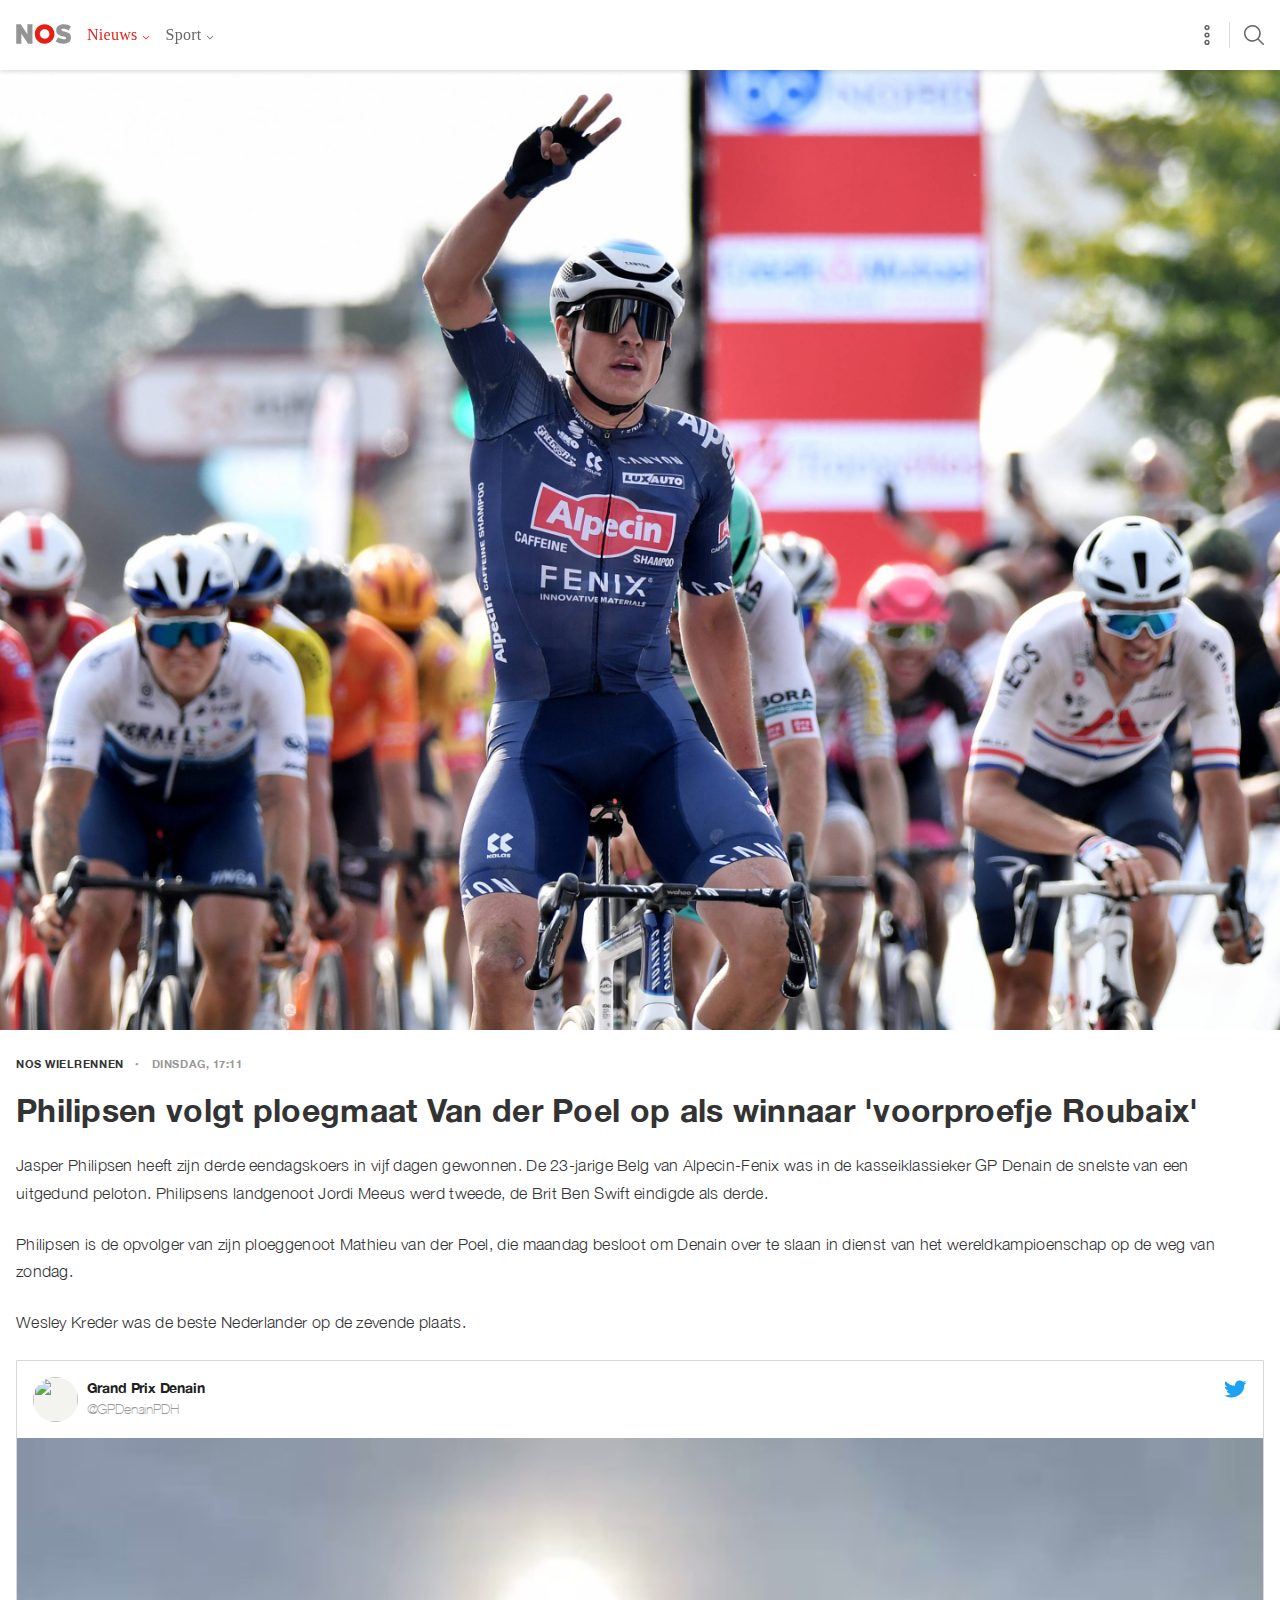
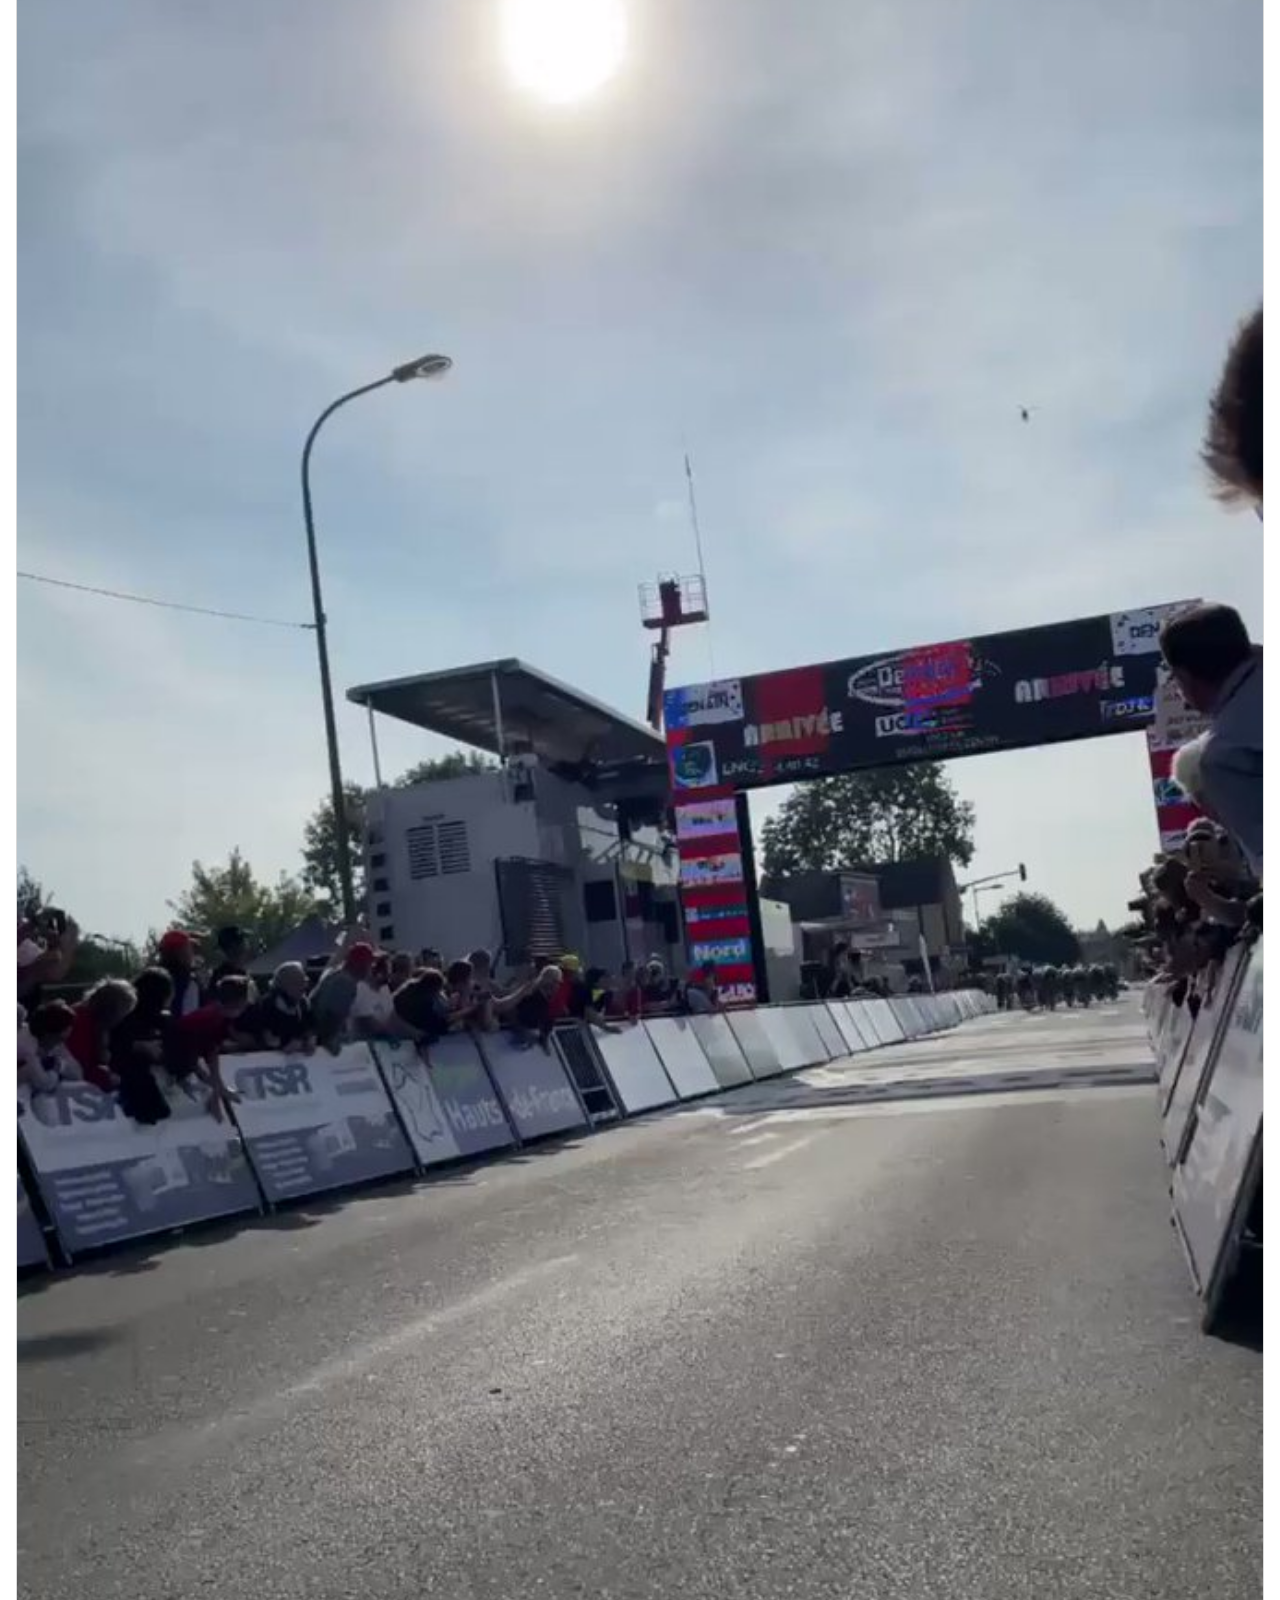
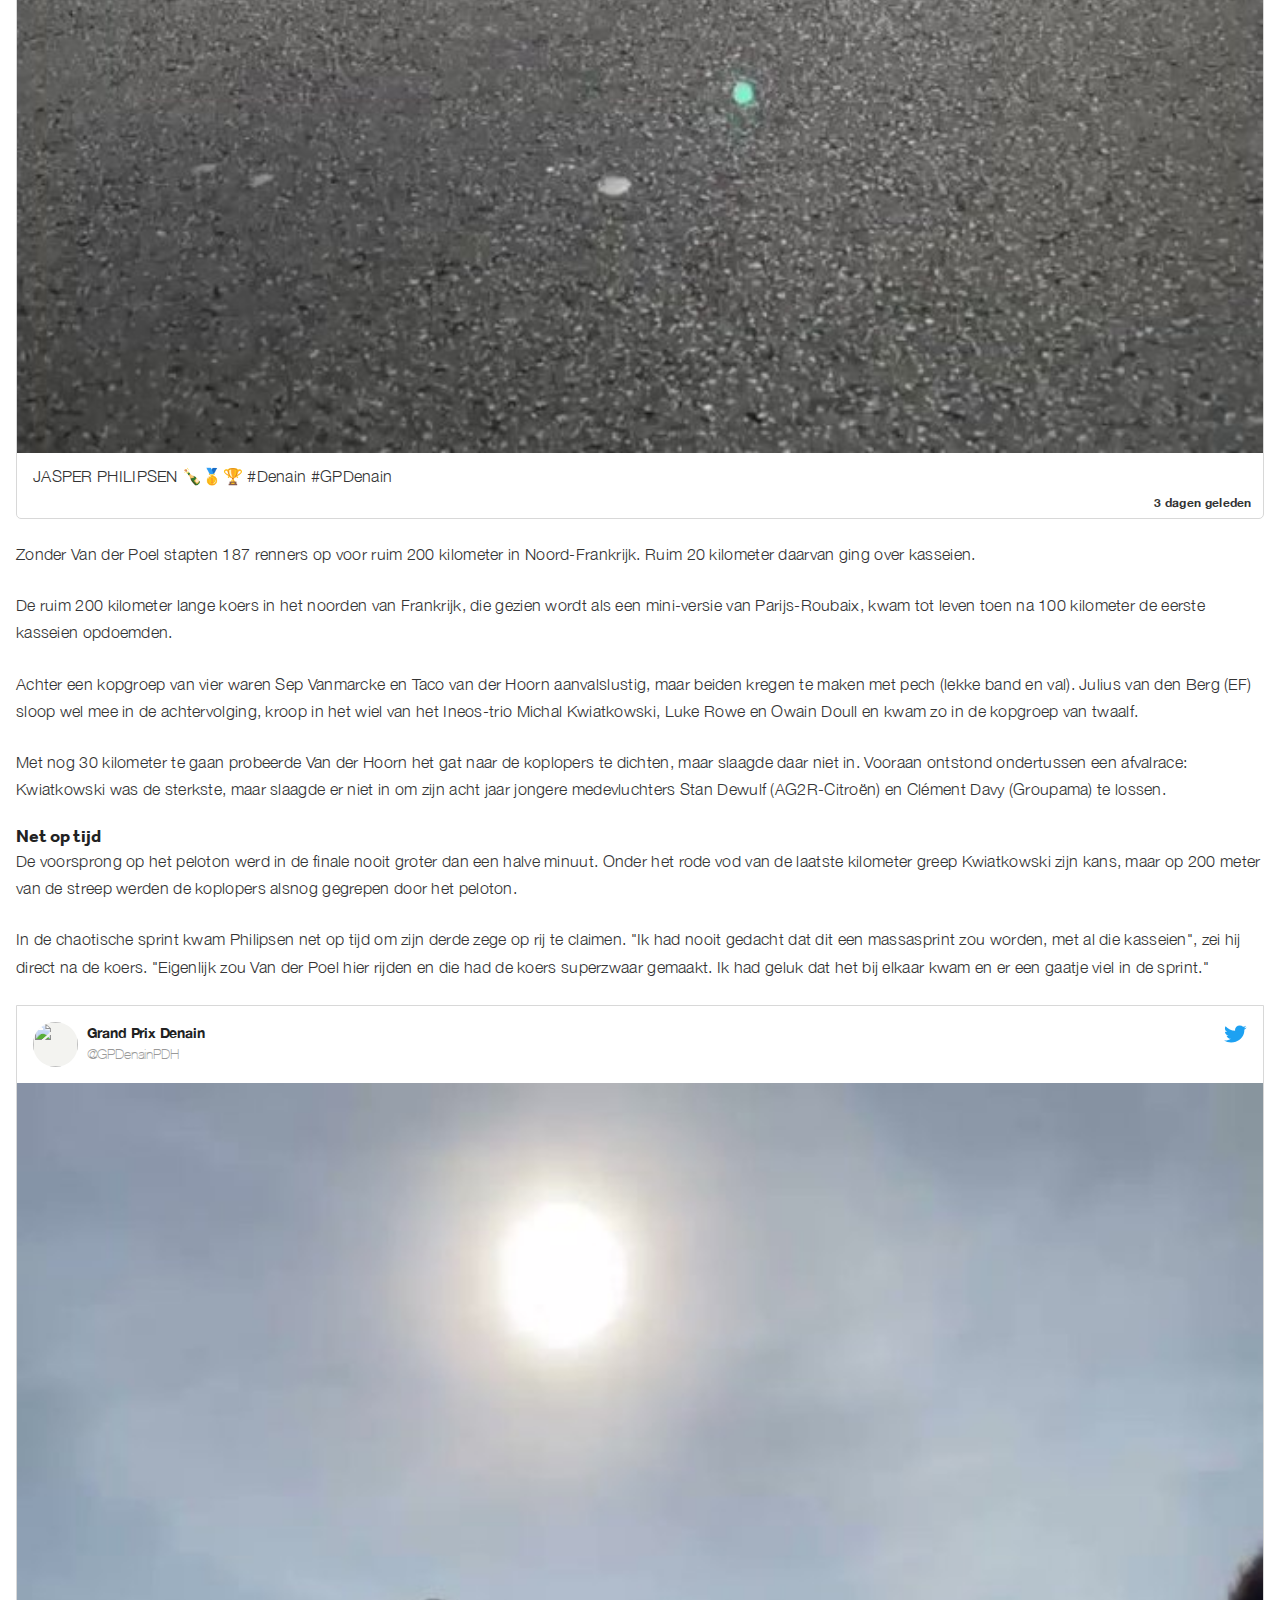
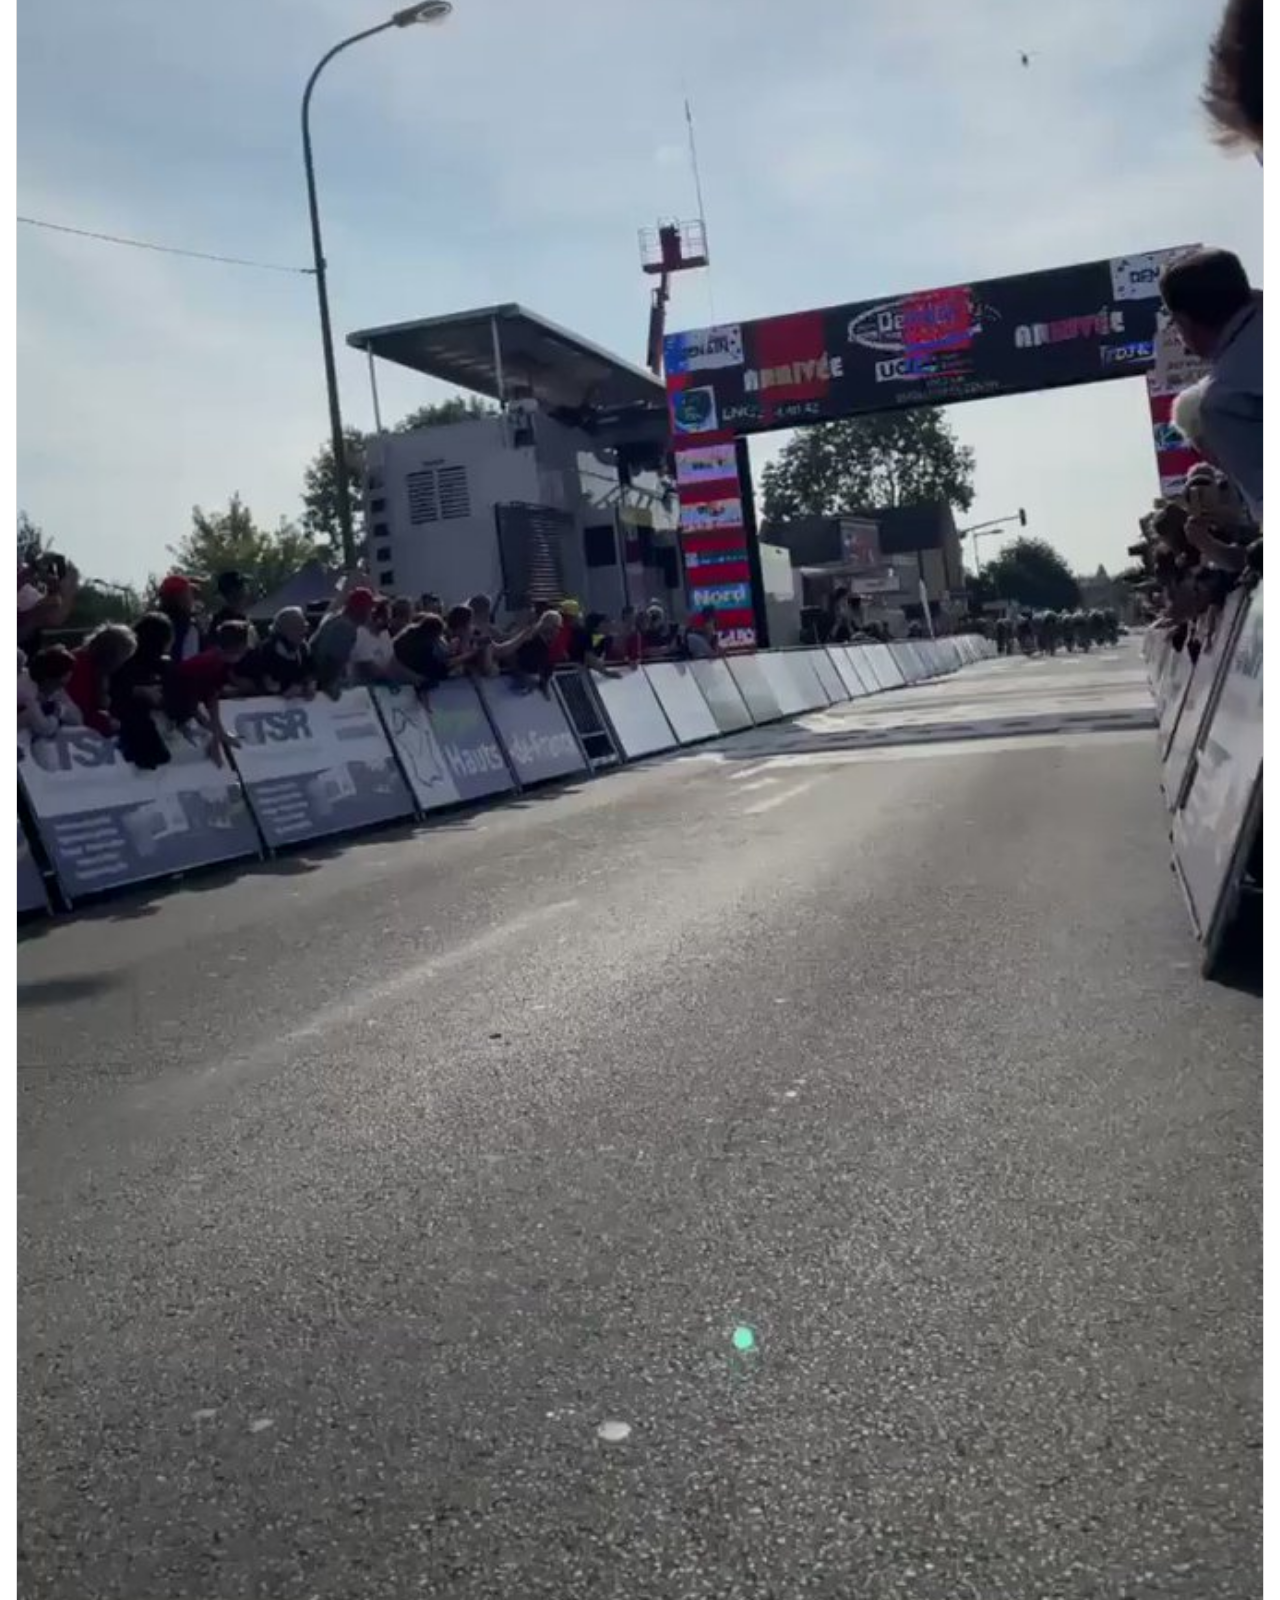
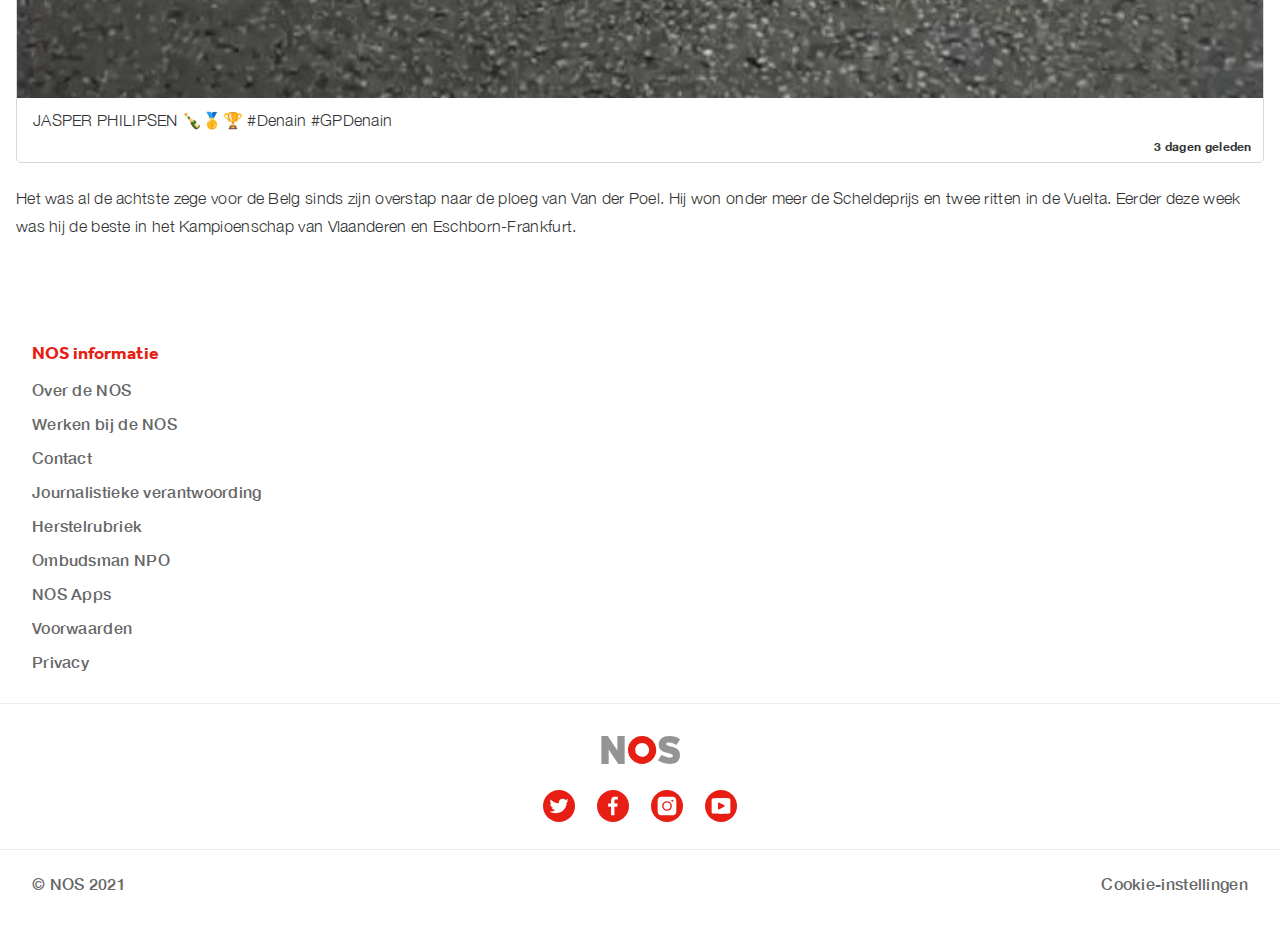
==== article.html @ 452484d6 "Add twitterbox and more" ====
<!doctype html>
<html lang="nl">
<head>
	<!-- Welkom bij het meesterwerk van de nieuwe Geert jan-jansen. Enjoy. -->
	<meta charset="UTF-8">
	<meta name="author" content="Shane van Hattum, duckdev.">
	<meta name="viewport" content="width=device-width, initial-scale=1">
	<title>NOS.nl - Nieuws, Sport en Evenementen op Radio, TV en Internet</title>
	<link href="styles/style.css" rel="stylesheet">
	<link href="styles/font-style.css" rel="stylesheet">
	<link href="styles/variables.css" rel="stylesheet">
	<link href="styles/elements.css" rel="stylesheet">
	<link rel="icon" type="image/svg+xml" href="images/favicon.png">
</head>

<body>
	<nav>
		<ol>
			<li>
				<a href="index.html">
					<svg xmlns="http://www.w3.org/2000/svg" width="79" height="28" viewBox="0 0 79 28"><g fill="none" fill-rule="evenodd"><path fill="#949494" d="M78.94 18.93c0-5.31-2.57-6.91-9.32-8.54-3.46-.8-4.41-1.27-4.41-2.28 0-.96.53-1.66 2.76-1.66 2.72 0 5.1.93 7.48 2.55 0 0 3.15-5.01 3.49-5.87C76.2 1.12 72.92 0 68.35 0c-6.48 0-10.58 3.44-10.58 8.54 0 5.4 3.1 7.19 9.58 8.7 3.6.84 4.57 1.46 4.57 2.47 0 1.27-.85 1.74-3.5 1.74-2.49 0-5.9-1.36-7.85-2.71l-3.6 5.87a21.29 21.29 0 0011.3 3.29c6.45 0 10.67-2.33 10.67-8.73"></path><path fill="#E61E14" d="M27 13.95C27 6.25 33.32 0 41.12 0c7.8 0 14.13 6.25 14.13 13.95S48.92 27.9 41.12 27.9C33.32 27.9 27 21.65 27 13.95m7.2 0c0-3.78 3.1-6.84 6.92-6.84 3.83 0 6.93 3.06 6.93 6.84s-3.1 6.84-6.93 6.84a6.89 6.89 0 01-6.93-6.84"></path><path fill="#949494" d="M23.67 27.9V0h-7.33v14.35S6.88 0 6.82 0H.36v27.9h7.32V13.55l9.63 14.35h6.36z"></path></g></svg>
				</a>
			</li>
			<li>
				<button class="button active" onClick="mobMenuWorker(this)">
					Nieuws
					<svg viewBox="0 0 9 6" xmlns="http://www.w3.org/2000/svg" class="zxqdfp-2 gDQHvk"><path d="M4.179 4.865a.45.45 0 00.606.034l.037-.034 3.045-3.08a.464.464 0 000-.65.45.45 0 00-.606-.034l-.037.034L4.5 3.89 1.776 1.135A.45.45 0 001.17 1.1l-.037.034a.464.464 0 00-.033.613l.033.037 3.046 3.08z" fill="currentColor"></path></svg>
				</button>
				<ol class="dropdown">
					<li class="dropdown__item">
						<a href="#">Voorpagina</a>
					</li>
					<li class="dropdown__item">
						<a href="#">Laatste nieuws</a>
					</li>
					<li class="dropdown__item">
						<a href="#">Video's</a>
					</li>
					<li class="dropdown__item">
						<a href="#">Binnenland</a>
					</li>
					<li class="dropdown__item">
						<a href="#">Buitenland</a>
					</li>
					<li class="dropdown__item">
						<a href="#">Regionaal Nieuws</a>
					</li>
					<li class="dropdown__item">
						<a href="#">Politiek</a>
					</li>
					<li class="dropdown__item">
						<a href="#">Economie</a>
					</li>
					<li class="dropdown__item">
						<a href="#">Koningshuis</a>
					</li>
					<li class="dropdown__item">
						<a href="#">Tech</a>
					</li>
					<li class="dropdown__item">
						<a href="#">Cultuur & Media</a>
					</li>
					<li class="dropdown__item">
						<a href="#">Opmerkelijk</a>
					</li>
					<li class="dropdown__item">
						<a href="#">Archief</a>
					</li>
				</ol>
			</li>
			<li>
				<button class="button" onClick="mobMenuWorker(this)">
					Sport
					<svg viewBox="0 0 9 6" xmlns="http://www.w3.org/2000/svg" class="zxqdfp-2 gDQHvk"><path d="M4.179 4.865a.45.45 0 00.606.034l.037-.034 3.045-3.08a.464.464 0 000-.65.45.45 0 00-.606-.034l-.037.034L4.5 3.89 1.776 1.135A.45.45 0 001.17 1.1l-.037.034a.464.464 0 00-.033.613l.033.037 3.046 3.08z" fill="currentColor"></path></svg>
				</button>
				<ol class="dropdown sport">
					<li class="dropdown__item">
						<a href="#">Voorpagina</a>
					</li>
					<li class="dropdown__item">
						<a href="#">Video's</a>
					</li>
					<li class="dropdown__item">
						<a href="#">Voetbal</a>
					</li>
					<li class="dropdown__item">
						<a href="#">Formule 1</a>
					</li>
					<li class="dropdown__item">
						<a href="#">Wielrennen</a>
					</li>
					<li class="dropdown__item">
						<a href="#">Schaatsen</a>
					</li>
					<li class="dropdown__item">
						<a href="#">Tennis</a>
					</li>
					<li class="dropdown__item">
						<a href="#">Archief</a>
					</li>
				</ol>
			</li>
		</ol>
		<ol>
			<li>
				<button>
					<svg xmlns="http://www.w3.org/2000/svg" viewBox="0 0 24 24" class="zxqdfp-1 XLxAL"><path d="M3.13 8.87a3.13 3.13 0 110 6.26 3.13 3.13 0 010-6.26zm8.87 0a3.13 3.13 0 110 6.26 3.13 3.13 0 010-6.26zm8.87 0a3.13 3.13 0 110 6.26 3.13 3.13 0 010-6.26zm-17.74 1.8a1.33 1.33 0 100 2.66 1.33 1.33 0 000-2.66zm8.87 0a1.33 1.33 0 100 2.66 1.33 1.33 0 000-2.66zm8.87 0a1.33 1.33 0 100 2.66 1.33 1.33 0 000-2.66z" fill="currentColor"></path></svg>
				</button>
			</li>
			<li>
				<a href="#">
					<svg xmlns="http://www.w3.org/2000/svg" viewBox="0 0 24 24" class="zxqdfp-0 eNKnUu"><path d="M10.04 0a10.04 10.04 0 017.7 16.47l6 6a.9.9 0 01-1.2 1.33l-.08-.06-5.99-5.99A10.04 10.04 0 1110.04 0zm0 1.8a8.24 8.24 0 100 16.48 8.24 8.24 0 000-16.48z" fill="currentColor"></path></svg>
				</a>
			</li>
		</ol>
	</nav>
	<header>
		<img src="assets/images/2880x2160a.jpeg" alt="IJzersterke Van Dijk" width="100%">
	</header>
	<main class="article">
		<section class="article__titel">
			<div>
				<span>NOS Wielrennen</span><em>•</em><time datetime="2021-09-21T17:11:21+0200"> dinsdag, 17:11</time>
			</div>
			<h1>Philipsen volgt ploegmaat Van der Poel op als winnaar 'voorproefje Roubaix'</h1>
		</section>
		<section class="article__story">
			<p>Jasper Philipsen heeft zijn derde eendagskoers in vijf dagen gewonnen. De 23-jarige Belg van Alpecin-Fenix was in de kasseiklassieker GP Denain de snelste van een uitgedund peloton. Philipsens landgenoot Jordi Meeus werd tweede, de Brit Ben Swift eindigde als derde.</p>
			<p>Philipsen is de opvolger van zijn ploeggenoot Mathieu van der Poel, die maandag besloot om Denain over te slaan in dienst van het wereldkampioenschap op de weg van zondag.</p>
			<p>Wesley Kreder was de beste Nederlander op de zevende plaats.</p>
			<a href="https://twitter.com/GPDenainPDH/status/1440320627139694594" target="_blank">
				<article class="twitter-box">
					<header>
						<img src="https://pbs.twimg.com/profile_images/1104789792250834947/9rKnGsQF_normal.jpg" class="circle">
						<div>
							<span>Grand Prix Denain</span>
							<span>@GPDenainPDH</span>
						</div>
						<svg width="24px" height="24px" viewBox="0 0 24 24" xmlns="http://www.w3.org/2000/svg" xmlns:xlink="http://www.w3.org/1999/xlink" class="logoImage_cTen6S3k"><g id="Icons/social/twitter" stroke="none" stroke-width="1" fill="none" fill-rule="evenodd"><path id="Mask" d="M0,18.9609375 C0.355331726,18.9984377 0.751266853,19.0171875 1.18781726,19.0171875 C3.47209264,19.0171875 5.50760528,18.370319 7.29441624,17.0765625 C6.22842107,17.0578124 5.27411589,16.7554717 4.43147208,16.1695312 C3.58882827,15.5835908 3.01015386,14.835942 2.69543147,13.9265625 C3.03045853,13.9734377 3.3401001,13.996875 3.62436548,13.996875 C4.06091589,13.996875 4.49238365,13.945313 4.91878173,13.8421875 C3.7817202,13.6265614 2.84010525,13.1039104 2.09390863,12.2742188 C1.34771201,11.4445271 0.974619289,10.4812555 0.974619289,9.384375 L0.974619289,9.328125 C1.66497807,9.68437678 2.40608741,9.87656236 3.19796954,9.9046875 C2.52791543,9.49218544 1.99492584,8.95312833 1.59898477,8.2875 C1.20304371,7.62187167 1.00507614,6.90000389 1.00507614,6.121875 C1.00507614,5.29687088 1.22842416,4.53281602 1.6751269,3.8296875 C2.90355944,5.22656948 4.39846835,6.34452705 6.15989848,7.18359375 C7.9213286,8.02266045 9.80709655,8.48906203 11.8172589,8.5828125 C11.7360402,8.22656072 11.6954315,7.87968919 11.6954315,7.5421875 C11.6954315,6.28593122 12.1751221,5.21484818 13.1345178,4.32890625 C14.0939134,3.44296432 15.2538003,3 16.6142132,3 C18.0355401,3 19.2334977,3.47812022 20.2081218,4.434375 C21.3147263,4.23749902 22.3553251,3.87187767 23.3299492,3.3375 C22.9543128,4.41563039 22.2335079,5.24999705 21.1675127,5.840625 C22.1116798,5.74687453 23.0558328,5.51250187 24,5.1375 C23.3197936,6.05625459 22.4974668,6.83905927 21.5329949,7.4859375 C21.5431473,7.61718816 21.5482234,7.81406119 21.5482234,8.0765625 C21.5482234,9.29531859 21.3553319,10.5117127 20.9695431,11.7257812 C20.5837544,12.9398498 19.9974659,14.1046819 19.2106599,15.2203125 C18.4238539,16.3359431 17.4873151,17.322652 16.4010152,18.1804688 C15.3147154,19.0382855 14.0050838,19.7226537 12.4720812,20.2335938 C10.9390786,20.7445338 9.29950112,21 7.55329949,21 C4.8020167,21 2.28427538,20.3203193 0,18.9609375 Z" fill="currentColor" fill-rule="nonzero"></path></g></svg>
					</header>
					<figure>
						<img src="assets/images/3GKsvtoW6_cPA6di.jpeg" alt="winnaar over de finish">
						<figcaption>
							JASPER PHILIPSEN 🍾🥇🏆 #Denain #GPDenain
						</figcaption>
						<time datetime="2021-09-21T14:22:52+0000">3 dagen geleden</time>
					</figure>
				</article>
			</a>
			<p>
				Zonder Van der Poel stapten 187 renners op voor ruim 200 kilometer in Noord-Frankrijk. Ruim 20 kilometer daarvan ging over kasseien.
			</p>
			<p>
				De ruim 200 kilometer lange koers in het noorden van Frankrijk, die gezien wordt als een mini-versie van Parijs-Roubaix, kwam tot leven toen na 100 kilometer de eerste kasseien opdoemden.
			</p>
			<p>
				Achter een kopgroep van vier waren Sep Vanmarcke en Taco van der Hoorn aanvalslustig, maar beiden kregen te maken met pech (lekke band en val). Julius van den Berg (EF) sloop wel mee in de achtervolging, kroop in het wiel van het Ineos-trio Michal Kwiatkowski, Luke Rowe en Owain Doull en kwam zo in de kopgroep van twaalf.
			</p>
			<p>
				Met nog 30 kilometer te gaan probeerde Van der Hoorn het gat naar de koplopers te dichten, maar slaagde daar niet in. Vooraan ontstond ondertussen een afvalrace: Kwiatkowski was de sterkste, maar slaagde er niet in om zijn acht jaar jongere medevluchters Stan Dewulf (AG2R-Citroën) en Clément Davy (Groupama) te lossen.
			</p>
			<h2>Net op tijd</h2>
			<p>
				De voorsprong op het peloton werd in de finale nooit groter dan een halve minuut. Onder het rode vod van de laatste kilometer greep Kwiatkowski zijn kans, maar op 200 meter van de streep werden de koplopers alsnog gegrepen door het peloton.
			</p>
			<p>
				In de chaotische sprint kwam Philipsen net op tijd om zijn derde zege op rij te claimen. "Ik had nooit gedacht dat dit een massasprint zou worden, met al die kasseien", zei hij direct na de koers. "Eigenlijk zou Van der Poel hier rijden en die had de koers superzwaar gemaakt. Ik had geluk dat het bij elkaar kwam en er een gaatje viel in de sprint."
			</p>
			<a href="https://twitter.com/GPDenainPDH/status/1440320627139694594" target="_blank">
				<article class="twitter-box">
					<header>
						<img src="https://pbs.twimg.com/profile_images/1104789792250834947/9rKnGsQF_normal.jpg" class="circle">
						<div>
							<span>Grand Prix Denain</span>
							<span>@GPDenainPDH</span>
						</div>
						<svg width="24px" height="24px" viewBox="0 0 24 24" xmlns="http://www.w3.org/2000/svg" xmlns:xlink="http://www.w3.org/1999/xlink" class="logoImage_cTen6S3k"><g id="Icons/social/twitter" stroke="none" stroke-width="1" fill="none" fill-rule="evenodd"><path id="Mask" d="M0,18.9609375 C0.355331726,18.9984377 0.751266853,19.0171875 1.18781726,19.0171875 C3.47209264,19.0171875 5.50760528,18.370319 7.29441624,17.0765625 C6.22842107,17.0578124 5.27411589,16.7554717 4.43147208,16.1695312 C3.58882827,15.5835908 3.01015386,14.835942 2.69543147,13.9265625 C3.03045853,13.9734377 3.3401001,13.996875 3.62436548,13.996875 C4.06091589,13.996875 4.49238365,13.945313 4.91878173,13.8421875 C3.7817202,13.6265614 2.84010525,13.1039104 2.09390863,12.2742188 C1.34771201,11.4445271 0.974619289,10.4812555 0.974619289,9.384375 L0.974619289,9.328125 C1.66497807,9.68437678 2.40608741,9.87656236 3.19796954,9.9046875 C2.52791543,9.49218544 1.99492584,8.95312833 1.59898477,8.2875 C1.20304371,7.62187167 1.00507614,6.90000389 1.00507614,6.121875 C1.00507614,5.29687088 1.22842416,4.53281602 1.6751269,3.8296875 C2.90355944,5.22656948 4.39846835,6.34452705 6.15989848,7.18359375 C7.9213286,8.02266045 9.80709655,8.48906203 11.8172589,8.5828125 C11.7360402,8.22656072 11.6954315,7.87968919 11.6954315,7.5421875 C11.6954315,6.28593122 12.1751221,5.21484818 13.1345178,4.32890625 C14.0939134,3.44296432 15.2538003,3 16.6142132,3 C18.0355401,3 19.2334977,3.47812022 20.2081218,4.434375 C21.3147263,4.23749902 22.3553251,3.87187767 23.3299492,3.3375 C22.9543128,4.41563039 22.2335079,5.24999705 21.1675127,5.840625 C22.1116798,5.74687453 23.0558328,5.51250187 24,5.1375 C23.3197936,6.05625459 22.4974668,6.83905927 21.5329949,7.4859375 C21.5431473,7.61718816 21.5482234,7.81406119 21.5482234,8.0765625 C21.5482234,9.29531859 21.3553319,10.5117127 20.9695431,11.7257812 C20.5837544,12.9398498 19.9974659,14.1046819 19.2106599,15.2203125 C18.4238539,16.3359431 17.4873151,17.322652 16.4010152,18.1804688 C15.3147154,19.0382855 14.0050838,19.7226537 12.4720812,20.2335938 C10.9390786,20.7445338 9.29950112,21 7.55329949,21 C4.8020167,21 2.28427538,20.3203193 0,18.9609375 Z" fill="currentColor" fill-rule="nonzero"></path></g></svg>
					</header>
					<figure>
						<img src="assets/images/3GKsvtoW6_cPA6di.jpeg" alt="winnaar over de finish">
						<figcaption>
							JASPER PHILIPSEN 🍾🥇🏆 #Denain #GPDenain
						</figcaption>
						<time datetime="2021-09-21T14:22:52+0000">3 dagen geleden</time>
					</figure>
				</article>
			</a>
			<p>
				Het was al de achtste zege voor de Belg sinds zijn overstap naar de ploeg van Van der Poel. Hij won onder meer de Scheldeprijs en twee ritten in de Vuelta. Eerder deze week was hij de beste in het Kampioenschap van Vlaanderen en Eschborn-Frankfurt.
			</p>
		</section>
	</main>
	<footer class="footer">
		<div class="footer__main">
			<h2>NOS informatie</h2>
			<ol class="footer__main--list">
				<li>
					<a href="#">
						Over de NOS
					</a>
				</li>
				<li>
					<a href="#">
						Werken bij de NOS
					</a>
				</li>
				<li>
					<a href="#">
						Contact
					</a>
				</li>
				<li>
					<a href="#">
						Journalistieke verantwoording
					</a>
				</li>
				<li>
					<a href="#">
						Herstelrubriek
					</a>
				</li>
				<li>
					<a href="#">
						Ombudsman NPO
					</a>
				</li>
				<li>
					<a href="#">
						NOS Apps
					</a>
				</li>
				<li>
					<a href="#">
						Voorwaarden
					</a>
				</li>
				<li>
					<a href="#">
						Privacy
					</a>
				</li>
			</ol>
		</div>
		<div class="footer__second">
			<a href="#">
				<svg xmlns="http://www.w3.org/2000/svg" width="79" height="28" viewBox="0 0 79 28" aria-label="Link naar de homepage"><g fill="none" fill-rule="evenodd"><path fill="#949494" d="M78.94 18.93c0-5.31-2.57-6.91-9.32-8.54-3.46-.8-4.41-1.27-4.41-2.28 0-.96.53-1.66 2.76-1.66 2.72 0 5.1.93 7.48 2.55 0 0 3.15-5.01 3.49-5.87C76.2 1.12 72.92 0 68.35 0c-6.48 0-10.58 3.44-10.58 8.54 0 5.4 3.1 7.19 9.58 8.7 3.6.84 4.57 1.46 4.57 2.47 0 1.27-.85 1.74-3.5 1.74-2.49 0-5.9-1.36-7.85-2.71l-3.6 5.87a21.29 21.29 0 0011.3 3.29c6.45 0 10.67-2.33 10.67-8.73"></path><path fill="#E61E14" d="M27 13.95C27 6.25 33.32 0 41.12 0c7.8 0 14.13 6.25 14.13 13.95S48.92 27.9 41.12 27.9C33.32 27.9 27 21.65 27 13.95m7.2 0c0-3.78 3.1-6.84 6.92-6.84 3.83 0 6.93 3.06 6.93 6.84s-3.1 6.84-6.93 6.84a6.89 6.89 0 01-6.93-6.84"></path><path fill="#949494" d="M23.67 27.9V0h-7.33v14.35S6.88 0 6.82 0H.36v27.9h7.32V13.55l9.63 14.35h6.36z"></path></g></svg>
			</a>
			<div class="footer__second--socials">
				<a href="#" class="circle__small">
					<svg xmlns="http://www.w3.org/2000/svg" width="24" height="24"><path d="M0 18.96c.355.038.751.057 1.188.057 2.284 0 4.32-.647 6.106-1.94-1.066-.02-2.02-.322-2.863-.907-.842-.586-1.42-1.334-1.736-2.243.335.046.645.07.93.07.436 0 .867-.052 1.294-.155-1.137-.215-2.079-.738-2.825-1.568-.746-.83-1.12-1.793-1.12-2.89v-.056a5.197 5.197 0 002.224.577 4.703 4.703 0 01-1.599-1.617 4.163 4.163 0 01-.594-2.166c0-.825.223-1.59.67-2.292C2.904 5.227 4.398 6.345 6.16 7.184a14.603 14.603 0 005.657 1.399 4.685 4.685 0 01-.122-1.04c0-1.257.48-2.328 1.44-3.214C14.094 3.443 15.254 3 16.615 3c1.42 0 2.618.478 3.593 1.434a10.133 10.133 0 003.122-1.097c-.376 1.079-1.096 1.913-2.162 2.504A10.42 10.42 0 0024 5.137a9.902 9.902 0 01-2.467 2.349 12.012 12.012 0 01-.563 4.24 12.742 12.742 0 01-1.76 3.494 14.095 14.095 0 01-2.809 2.96c-1.086.858-2.396 1.543-3.929 2.054-1.533.51-3.172.766-4.919.766-2.751 0-5.269-.68-7.553-2.04z" fill="currentColor"></path></svg>
				</a>
				<a href="#" class="circle__small">
					<svg xmlns="http://www.w3.org/2000/svg" width="24" height="24"><path d="M6 13.053v-4.27h3.542V5.64c0-1.788.481-3.175 1.444-4.16C11.95.492 13.231 0 14.833 0 16.194 0 17.25.058 18 .173v3.808h-2.18c-.797 0-1.334.173-1.612.519-.277.346-.416.865-.416 1.558v2.726h4.07l-.543 4.269h-3.527V24h-4.25V13.053H6z" fill="currentColor"></path></svg>
				</a>
				<a href="#" class="circle__small">
					<svg xmlns="http://www.w3.org/2000/svg" width="24" height="24"><path d="M18.704 6.82a1.33 1.33 0 110-2.66 1.33 1.33 0 010 2.66M12 18.063A6.07 6.07 0 015.937 12 6.07 6.07 0 0112 5.936 6.071 6.071 0 0118.064 12 6.07 6.07 0 0112 18.063M18.3 0H5.7A5.706 5.706 0 000 5.7v12.6C0 21.443 2.557 24 5.7 24h12.6c3.143 0 5.7-2.557 5.7-5.7V5.7C24 2.557 21.443 0 18.3 0M12 7.736A4.27 4.27 0 007.737 12 4.268 4.268 0 0012 16.264 4.269 4.269 0 0016.263 12 4.268 4.268 0 0012 7.737" fill="currentColor"></path></svg>
				</a>
				<a href="#" class="circle__small">
					<svg xmlns="http://www.w3.org/2000/svg" width="24" height="24"><path d="M16.249 12.484l-6.855 3.787c-.485.269-1.07-.097-1.07-.67V8.399c0-.558.56-.926 1.043-.685l6.854 3.416c.54.268.556 1.062.028 1.354M22.08 2.478s-2.152-.513-10.093-.476c-8.779.04-10.067.476-10.067.476C.86 2.478 0 3.331 0 4.382V19.62c0 1.05.86 1.904 1.92 1.904 0 0 2.565.481 10.067.476 7.862-.005 10.093-.476 10.093-.476 1.06 0 1.92-.853 1.92-1.904V4.382c0-1.051-.86-1.904-1.92-1.904" fill="currentColor"></path></svg>
				</a>
			</div>
			<ol>
				<li>
					&copy; NOS 2021
				</li>
				<li>
					<a href="#">Cookie-instellingen</a>
				</li>
			</ol>
		</div>
	</footer>
	<script src="scripts/script.js"></script>
</body>
</html>
---- styles/style.css ----
/* CSS Document */
*, *::after, *::before, a {
    margin: 0;
    box-sizing:border-box;
    text-decoration: none;
    list-style-type: none;
    color: inherit;
}

/* Defaults */
input, button, submit {
    border:none;
    background: none;
}

ul, li, ol {
    margin-left: 0 ;
    padding-left: 0;
}


/* Hier begint het leven */
body {
    font-size: var(--normal);
    color: var(--dark-color);
    font-family: 'Helvetica Neue';
    font-weight: 100;
    font-style: normal;
    letter-spacing: .3px;
    line-height: 1.15;
}

/* nav */
nav {
    position: fixed;
    display: flex;
    justify-content: space-between;
    top: 0;
    width: 100%;
    height: 4.4em;
    align-items: center;
    padding: 1em;
    box-shadow: 0 .125rem .25rem 0 rgb(0 0 0 / 12%);
    background-color: var(--natural);
    z-index: 99;
}

nav ol {
    position: relative;
    display: flex;
    align-items: center;
    padding: 0;
}

nav ol:last-child button svg {
    width: auto;
    height: 1.25rem;
    margin: 0;
    padding: 0;
    transform: rotate(90deg);
}

nav ol:last-child a {
    padding-left: 1rem;
}

nav ol:last-child li:last-child::before {
    content: '';
    position: absolute;
    height: 100%;
    width: 1px;
    margin: 0 .25rem;
    background: var(--light-extra);
}

/* dropdown menu */
.dropdown {
    position: absolute;
    flex-direction: column;
    margin: 0 auto;
    top: 2.8rem;
    right: auto;
    width: 100%;
    overflow: scroll;
    max-width: 11rem;
    max-height: calc(92vh - 5rem);
    border-radius: 0.25rem;
    box-shadow: rgb(0 0 0 / 15%) 0px 0.25rem 0.625rem 0px;
    background: var(--natural);
    color: var(--main-color);
    opacity: 0;
    display: none;
    transition: opacity 100ms ease-in-out 0s, margin-top 300ms ease-in-out 0s;
}

.open {
    display: block;
    opacity: 1;
}

/* dropdown list */
nav ol li ol li {
    padding: 1rem;
    color: rgb(102, 102, 102);
    width: 100%;
    font-size: 0.875em;
    font-weight: 500;
    line-height: 1.14;
    border-bottom: 1px solid var(--light-grey);
}

nav ol li ol li a {
    padding-left: 0 !important;
}

.dropdown__item::before {
    content: none !important;
}

nav ol:last-child li:last-child svg {
    width: 1.25rem;
    height: 1.25rem;
    margin: .2rem 0 0 .2rem;
    color: var(--main-color);
}

nav svg {
    width: 55px;
    margin: 0 .5rem 0 0;
}

nav button {
    display: flex;
    align-items: center;
    font-size: 1em;
    font-weight: 400;
    padding: 0 .5rem;
    letter-spacing: .0167rem;
    color: var(--second-color);
    font-family: inherit;
}

nav button svg {
    width: .5rem;
    margin: .25rem 0px 0px .25rem;
}

/* Header */
header {
    margin-top:4.4em;
}

header h2 {
    font-size: 22px;
}

header figure:first-of-type {
    position: relative;
    overflow: hidden;
    width: 100%;
}

header figure:first-of-type::before {
    content: "";
    position: absolute;
    top: 0px;
    left: 0px;
    width: 100%;
    height: 99%;
    background-image: linear-gradient(rgba(0, 0, 0, 0) 25%, rgba(0, 0, 0, .7));
    z-index: 2;
}

header figcaption:first-of-type {
    position: absolute;
    color: var(--natural);
    line-height: 1.11;
    padding: 1rem 1rem 0 1rem ;
    bottom: 1em;
    z-index: 22;
}

.header-articles {
    display: flex;
    padding: 1rem 0 1rem 1rem;
}

.header-articles figure {
    margin-right: 1rem;
    width: 50%;
}

.header-articles figure img {
    min-height: 7.5rem;
    width: 100%;
    object-fit: cover;
    border-radius: 5px;
}

.header-articles figure figcaption {
    margin-top: .5rem;
    font-family: "HelveticaNeue";
    font-size: 14px;
}

.article {
    padding: 1rem;
}

.article section > div {
    margin-top: .5rem;
    margin-bottom: 1.33rem;
    font-size: 11px;
    font-weight: bold;
    letter-spacing: .05em;
    text-transform: uppercase;
}

.article__titel {
    margin-bottom: 1.5rem;
}

.article__titel span {
    color: var(--darker-color);
}

.article__story article {
    border: 1px solid var(--usefull-extra-line-color);
    margin-bottom: 1.4em;
    border-radius: 0 0 5px 5px;
}

.article__story article header {
    display: flex;
    justify-content: space-between;
    padding: 1rem;
    margin: 0;
}

.article__story article svg {
    color: #1da1f2; //twitter kleurtje, niks van NOS bij.
}

.article__story article header div {
    display: flex;
    width: 100%;
    flex-direction: column;
    padding-left: .625em;
    font-size: .875em;
    line-height: 1.5;
    letter-spacing: -.0125em;
}

.article__story article figure img {
    width: 100%;
}

.article__story article figure figcaption {
    padding: .5rem 1rem;
    line-height: 1.44;
    font-weight: 300;
    color: var(--darker-color);
}

.article__story article figure time {
    display: block;
    padding: 0 .9375em .625em;
    text-align: right;
    font-size: .75em;
    font-weight: 700;
    line-height: 1.2;
    color: #333;
}

.article__story article header div span:first-child {
    font-weight: 700;
}

.article__story article header div span:last-child {
    color: var(--usefull-color);
}

.article__story p {
    margin-bottom: 1.5rem;
    line-height: 1.7;
    font-weight: 300;
    color: var(--darker-color);
}

.stories {
    display: flex;
    align-items: center;
    padding: 1rem;
    flex-direction: column;
}

.stories figure {
    display: flex;
    align-items: center;
    flex-direction: row;
    padding: 1rem 0px calc(1rem - 1px);
    border-bottom: 1px solid var(--light-grey);
}

.stories figure img {
    min-height: 4.875rem;
    width: 6.5rem;
    object-fit: cover;
    border-radius: 5px;
}

.stories figcaption {
    font-family: "HelveticaNeue";
    font-size: 14px;
    padding-left: 1rem;
}

.story-slider {
    margin: 1rem 0;
}

.story-slider h2 {
    font-family: "Effra";
    font-size: 18px;
    color: var(--primary-color);
    padding-left: 1rem;
    padding-bottom: 8px;
}

.story-slider figure {
    position: relative;
    min-width: 8.35rem;
    min-height: 11.13rem;
    border-radius: 5px;
    margin-left: 1rem;
    background: red;
    overflow: hidden;
}

.story-slider__wrapper {
    display: flex;
    flex-direction: row;
    scroll-snap-type: x mandatory;
    overflow-x: scroll;
    -webkit-overflow-scrolling: touch;
    padding-right: 2rem;
    padding-bottom: 1rem;
    clip-path: inset(0 0 10px 0);
}

.story-slider__wrapper figure img {
    position: relative;
    width: 100%;
    height: 100%;
    scroll-snap-align: start;
    object-fit: cover;
    z-index: 2;
}

.story-slider__wrapper figure figcaption {
    position: absolute;
    display: flex;
    align-items: flex-start;
    flex-direction: column;
    padding: 1rem;
    bottom: 0;
    font-family: "Effra";
    font-size: var(--f-small);
    font-weight: 500;
    line-height: 1rem;
    color: var(--natural);
    z-index: 10;
}

.story-slider__wrapper figure figcaption svg {
    width: 13px;
    height: 15px;
    margin-right: .25rem;
}

.story-slider__wrapper figure::after {
    content: '';
    position: absolute;
    bottom: 0;
    left: 0;
    width: 100%;
    object-fit: cover;
    height: 50%;
    background: rgb(0,0,0);
    background: linear-gradient(0deg, rgba(0,0,0,1) 0%, rgba(0,0,0,0) 100%);
    z-index: 5;
}

aside section {
    margin: 1rem;
    padding: 1rem;
    border-radius: .25rem;
    box-shadow: rgb(0 0 0 / 10%) 0px 2px 8px 0px;
}

aside section a {
    position: relative;
    display: flex;
    align-items: center;
    padding: 1rem 0;
}

aside section a:first-child {
    padding: 0 0 1rem 0;
}

aside section a:last-child {
    padding: 1rem 0 0 0;
}

aside section a:not(:last-child)::after {
    content: "";
    position: absolute;
    right: 0;
    bottom: 0;
    left: 0;
    background-color: rgb(238, 238, 238);
    height: 1px;
}

aside section a svg:first-child {
    max-width: 60px;
    margin-right: 1rem;
}

aside section a svg:last-child {
    max-width: 16px;
    max-height: 24px;
    color: var(--usefull-extra-color);
    align-content: center;
}

aside section a p {
    display: flex;
    flex-direction: column;
    margin: auto;
    width: 100%;
}

aside section a span {
    padding-bottom: .25rem;
    font-weight: 500;
    color: #222222;
}

aside section a span:last-child {
    font-size: 14px;
    color: var(--main-color);
    margin: auto;
    line-height: 1;
    font-weight: 400;
    width: 100%;
}

footer {
    display: flex;
    margin-top: 3rem;
    flex-direction: column;
}

footer h2 {
    margin: 1rem 0;
    color: var(--primary-color);
}

footer li {
    margin-bottom: 1rem;
    line-height: 1.13;
    font-weight: 500;
    color: var(--second-color);
}

.footer__main {
    order: 2;
    padding: 0 2rem 1rem 2rem;
}

.footer__cta {
    display: flex;
    flex-direction: column;
    order: 1;
    width: 100%;
    border-top: 1px solid var(--light-grey);
    border-bottom: 1px solid var(--light-grey);
}

.footer__cta--item {
    display: flex;
    align-items: center;
    padding: 1rem 2rem;
}

.footer__cta--item p {
    display: flex;
    margin-left: 1rem;
    flex-direction: column;
    font-weight: 500;
}

.footer__cta--item p span {
    font-size: var(--f-small);
    font-weight: 400;
    color: var(--second-color);
}


.footer__cta--item:last-child {
    border-top: 1px solid var(--light-grey);
}

.footer__second {
    display: flex;
    flex-direction: column;
    padding: 2rem 0 0;
    border-top: 1px solid var(--light-grey);
    order: 3;
}

.footer__second--socials {
    display: flex;
    justify-content: center;
    margin-top: .7rem;
}

.footer__second a {
    align-self: center;
}

.footer__second--socials a {
    margin: 11px;
}

.footer__second--socials a svg {
    transform: scale(0.8);
}

.footer__second ol {
    display: flex;
    -webkit-box-pack: justify;
    justify-content: space-between;
    width: 100%;
    padding: 1.57rem 2rem;
    margin-top: 1rem;
    font-weight: 300;
    border-top: 1px solid rgb(238, 238, 238);
}
---- styles/font-style.css ----
/* CSS Font Document */

@font-face {
    font-family: 'nimbus_sans_d_otlight';
    src: url('../assets/fonts/nimbus-sans-d-ot-light_32752-webfont.woff2') format('woff2'),
         url('../assets/fonts/nimbus-sans-d-ot-light_32752-webfont.woff') format('woff');
    font-weight: normal;
    font-style: normal;
}

@font-face {
    font-family: 'Effra';
    src: url('../assets/fonts/Effra-Bold.woff2') format('woff2'),
        url('../assets/fonts/Effra-Bold.woff') format('woff');
    font-weight: bold;
    font-style: normal;
    font-display: swap;
}

@font-face {
    font-family: 'Helvetica Neue';
    src: url('../assets/fonts/HelveticaNeue-Medium.woff') format('woff');
    font-weight: 500;
    font-style: normal;
    font-display: swap;
}

@font-face {
    font-family: 'Helvetica Neue';
    src: url('../assets/fonts/HelveticaNeue-ThinItalic.woff') format('woff');
    font-weight: 100;
    font-style: italic;
    font-display: swap;
}

@font-face {
    font-family: 'Helvetica Neue';
    src: url('../assets/fonts/HelveticaNeue-LightItalic.woff') format('woff');
    font-weight: 300;
    font-style: italic;
    font-display: swap;
}

@font-face {
    font-family: 'Helvetica Neue';
    src: url('../assets/fonts/HelveticaNeue-MediumItalic.woff') format('woff');
    font-weight: 500;
    font-style: italic;
    font-display: swap;
}

@font-face {
    font-family: 'Helvetica Neue';
    src: url('../assets/fonts/HelveticaNeue-UltraLightItalic.woff') format('woff');
    font-weight: 100;
    font-style: italic;
    font-display: swap;
}

@font-face {
    font-family: 'Helvetica Neue';
    src: url('../assets/fonts/HelveticaNeue-UltraLight.woff') format('woff');
    font-weight: 100;
    font-style: normal;
    font-display: swap;
}

@font-face {
    font-family: 'Helvetica Neue';
    src: url('../assets/fonts/HelveticaNeue-Thin.woff') format('woff');
    font-weight: 100;
    font-style: normal;
    font-display: swap;
}

@font-face {
    font-family: 'Helvetica Neue';
    src: url('../assets/fonts/HelveticaNeue-CondensedBlack.woff') format('woff');
    font-weight: 900;
    font-style: normal;
    font-display: swap;
}

@font-face {
    font-family: 'Helvetica Neue';
    src: url('../assets/fonts/HelveticaNeue-CondensedBold.woff') format('woff');
    font-weight: bold;
    font-style: normal;
    font-display: swap;
}

@font-face {
    font-family: 'Helvetica Neue';
    src: url('../assets/fonts/HelveticaNeue-Bold.woff') format('woff');
    font-weight: bold;
    font-style: normal;
    font-display: swap;
}

@font-face {
    font-family: 'Helvetica Neue';
    src: url('../assets/fonts/HelveticaNeue-Light.woff') format('woff');
    font-weight: 300;
    font-style: normal;
    font-display: swap;
}

@font-face {
    font-family: 'Helvetica Neue';
    src: url('../assets/fonts/HelveticaNeue-Italic.woff') format('woff');
    font-weight: normal;
    font-style: italic;
    font-display: swap;
}

@font-face {
    font-family: 'Helvetica Neue';
    src: url('HelveticaNeue.woff') format('woff');
    font-weight: normal;
    font-style: normal;
    font-display: swap;
}

@font-face {
    font-family: 'Helvetica Neue';
    src: url('../assets/fonts/HelveticaNeue-BoldItalic.woff') format('woff');
    font-weight: bold;
    font-style: italic;
    font-display: swap;
}

/* Letterkast */
h1 {
    color: var(--darker-color);
}

h2 {
    font-family: 'Effra', 'Helvetica Neue';
    font-size: 18px;
    font-weight: 500;
    letter-spacing: normal;
}
---- styles/variables.css ----
/* CSS Document */

:root {
/* Kleurenboek */
    --main-color: #666666;
    --dark-color: #222222;
    --darker-color: #333333;
    --primary-color: #e61e14;
    --second-color: #666666;
    --usefull-color: #999999;
    --usefull-extra-color: #888888;
    --usefull-extra-line-color: #d8d8d8;
    --light-extra: #dddddd;
    --light-grey: #eeeeee;
    --natural: #ffffff;
    --not-yellow: #f3f3f0;

/* Witruimtes, afstanden */
    --padding-s: .89em 0;
    --padding-m: .89em;
    --margin-s: .67em;

/* Letterkast formaat */
    --f-large: 18px;
    --f-normal: 16px;
    --f-small: 14px;
}
---- styles/elements.css ----
/* CSS Document */

.active {
    color: var(--primary-color);
}

mark {
    display: flex;
    align-self: flex-start;
    align-items: center;
    padding: .10rem .30rem;
    margin-bottom: 0.75rem;
    border-radius: 1rem;
    font-family: "Effra";
    color: var(--natural);
    font-weight: 500;
    font-size: 12px;
    width: auto;
    background: var(--primary-color);
}

.circle {
    display: flex;
    justify-content: center;
    align-items: center;
    width: 2.802rem;
    height: 2.802rem;
    border-radius: 50%;
    color: var(--primary-color);
    background: var(--not-yellow);
}

.circle__small {
    display: flex;
    justify-content: center;
    align-items: center;
    width: 2rem;
    height: 2rem;
    border-radius: 50%;
    color: var(--natural);
    background: var(--primary-color);
}

.article time {
    margin-left: 10px;
    color: var(--usefull-color);
}

.article em {
    margin-left: 10px;
    color: var(--usefull-color);
}

.large-image {
    position: relative;
    width: inherit;
    height: 252px;
    margin: 1rem 1rem 2rem 1rem;
}

.large-image::after {
    content: "";
    position: absolute;
    bottom: -1rem;
    left: 0;
    height: 1px;
    width: 100%;
    background: var(--light-grey);
}

.large-image figure {
    position: relative;
    width: inherit;
    height: 252px;
    border-radius: 5px;
    overflow: hidden;
    z-index: 1;
}

.large-image figure::after {
    content: "";
    position: absolute;
    bottom: 0px;
    left: 0px;
    width: 100%;
    height: 99%;
    background-image: linear-gradient(rgba(0, 0, 0, 0) 25%, rgba(0, 0, 0, .7));
    z-index: 2;
}

.large-image figure img {
    width: 100%;
    height: 100%;
    object-fit: cover;
}

.large-image figure figcaption {
    position: absolute;
    padding: 1rem;
    color: var(--natural);
    bottom: 0;
    z-index: 3;
}

.large-image figure figcaption h2 {
    font-size: 22px;
}
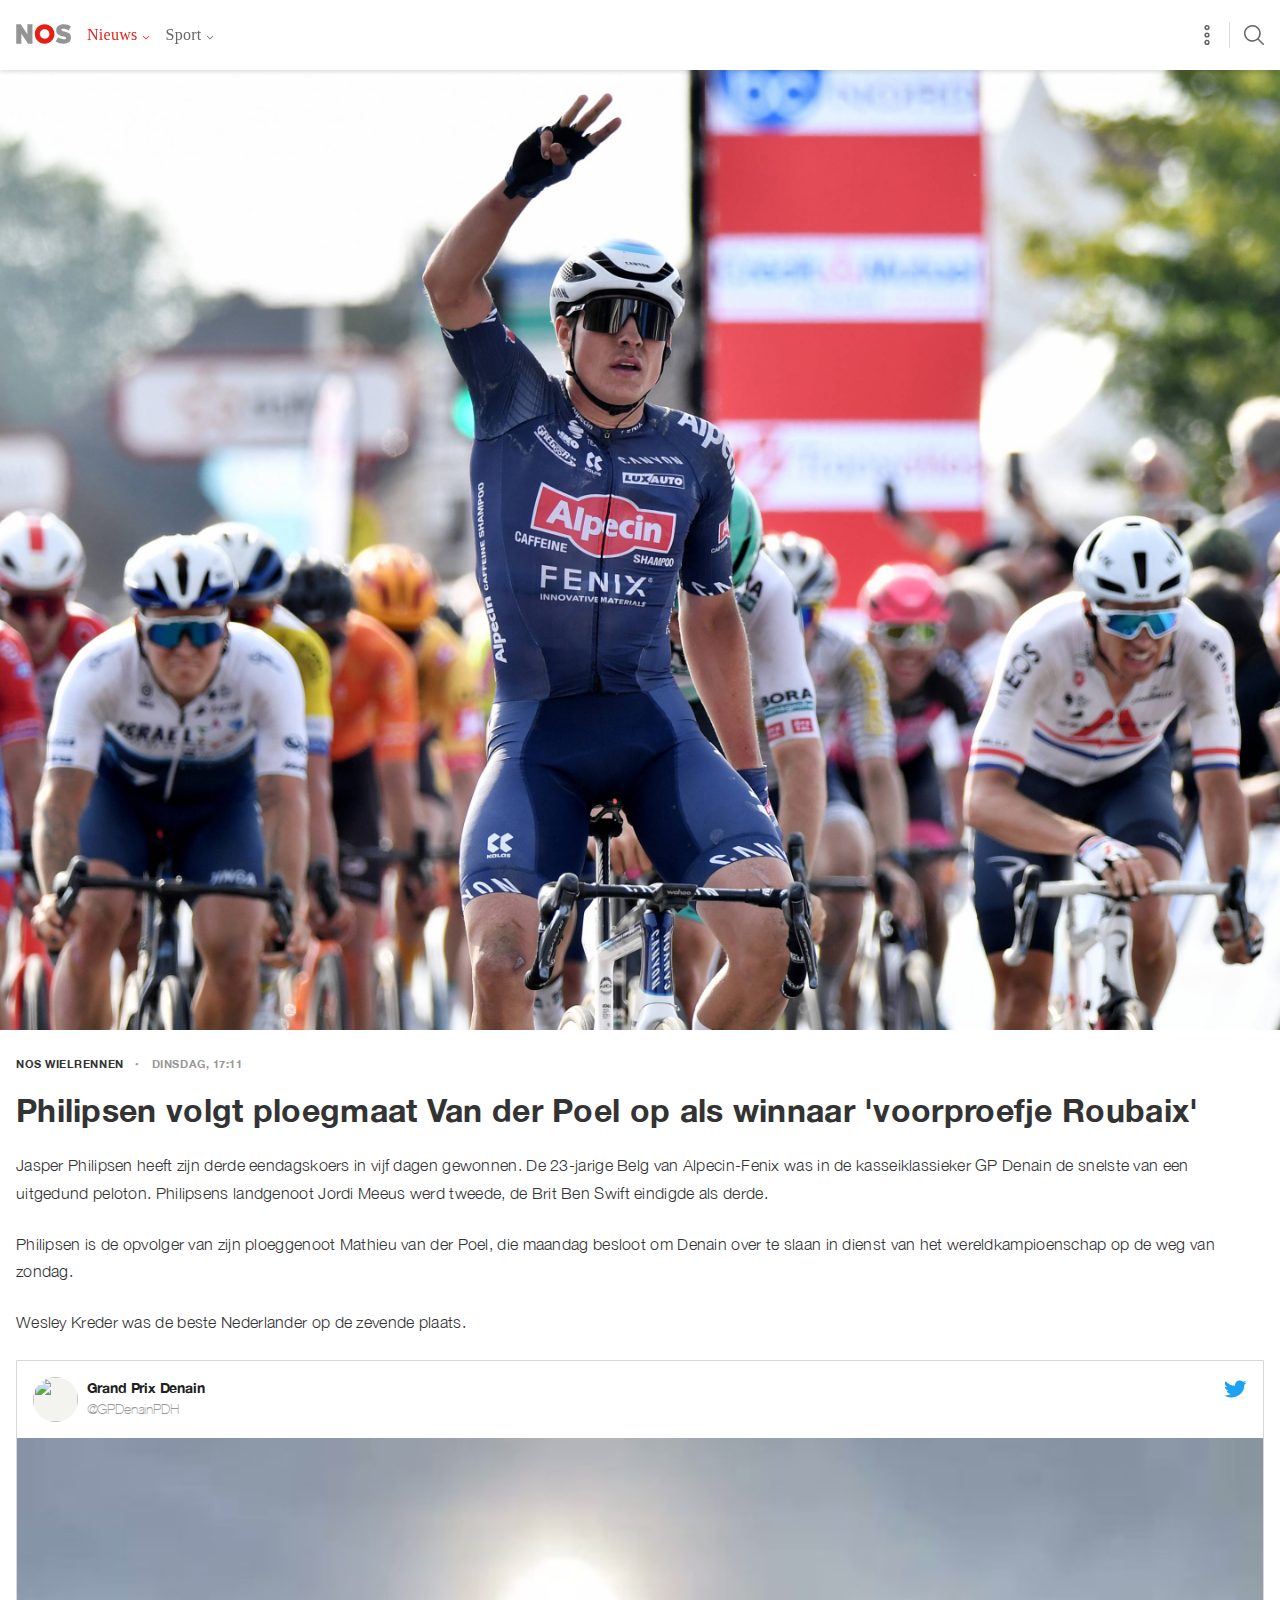
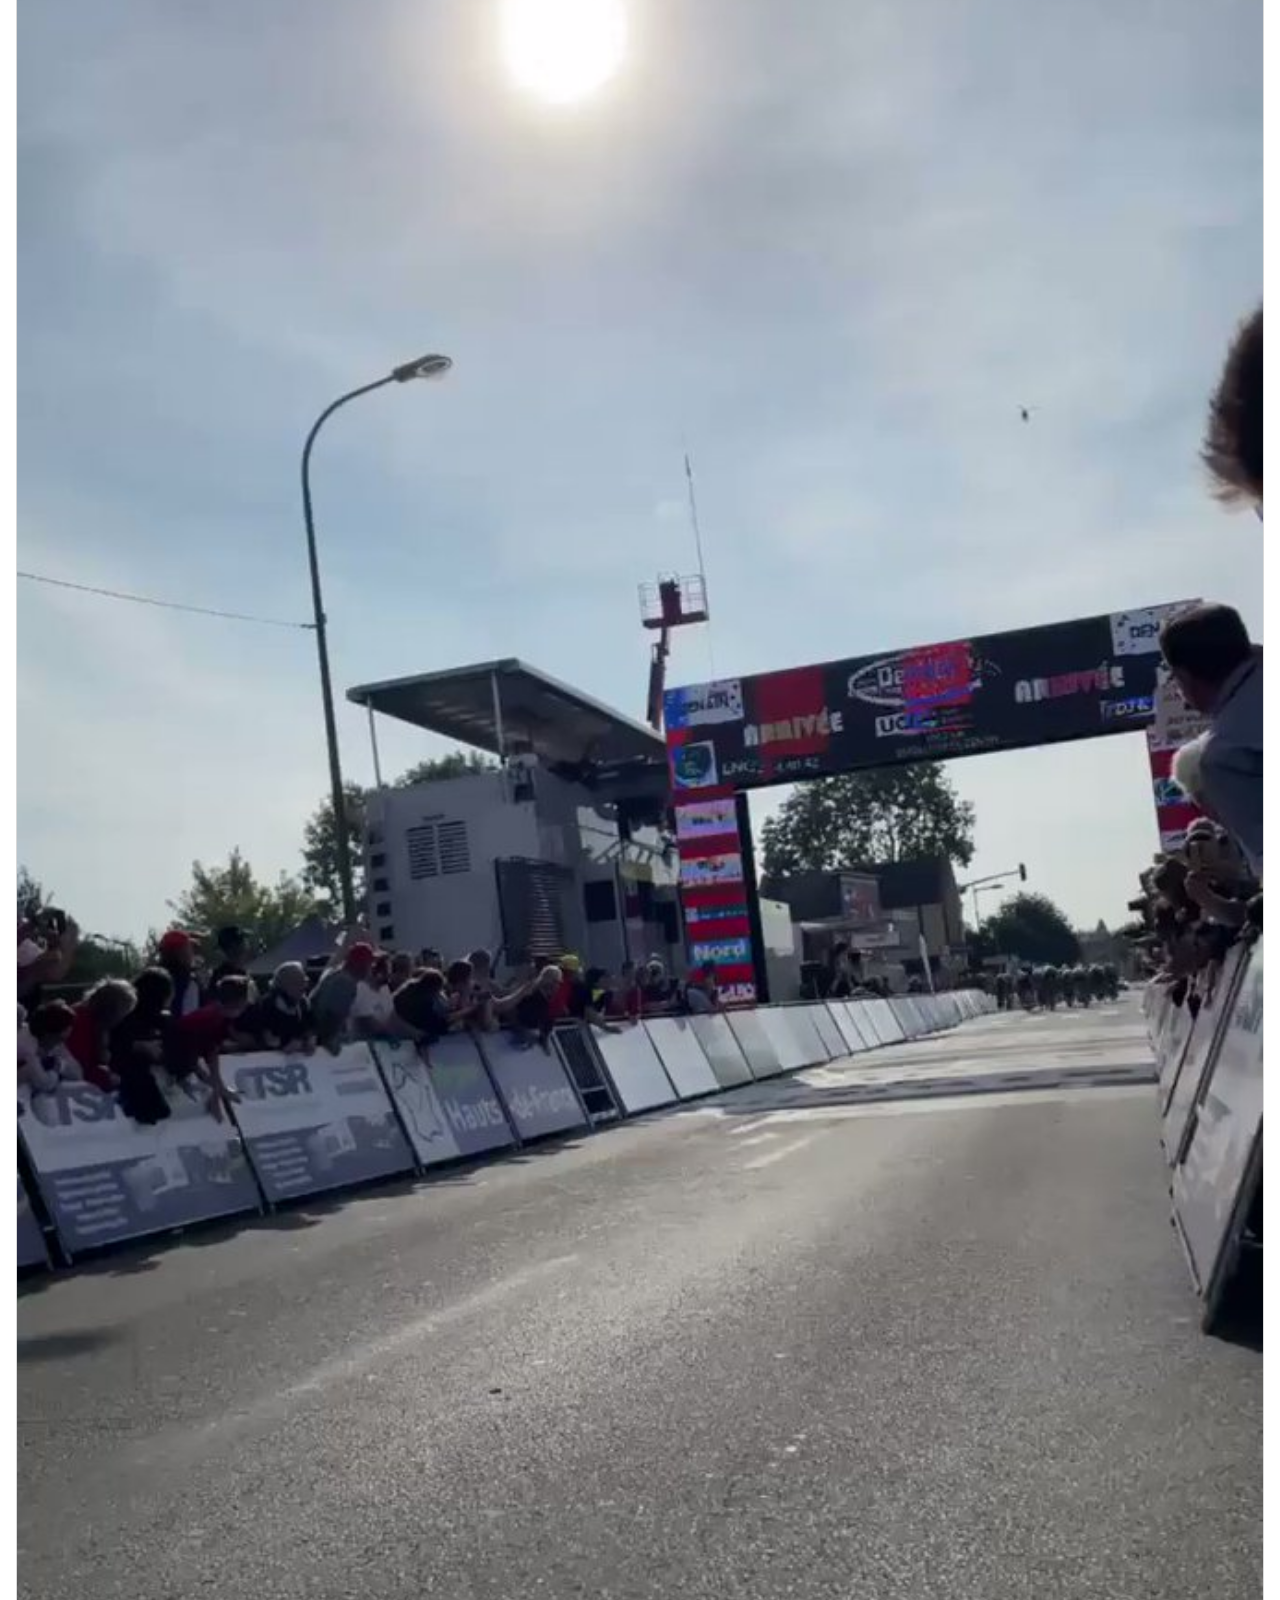
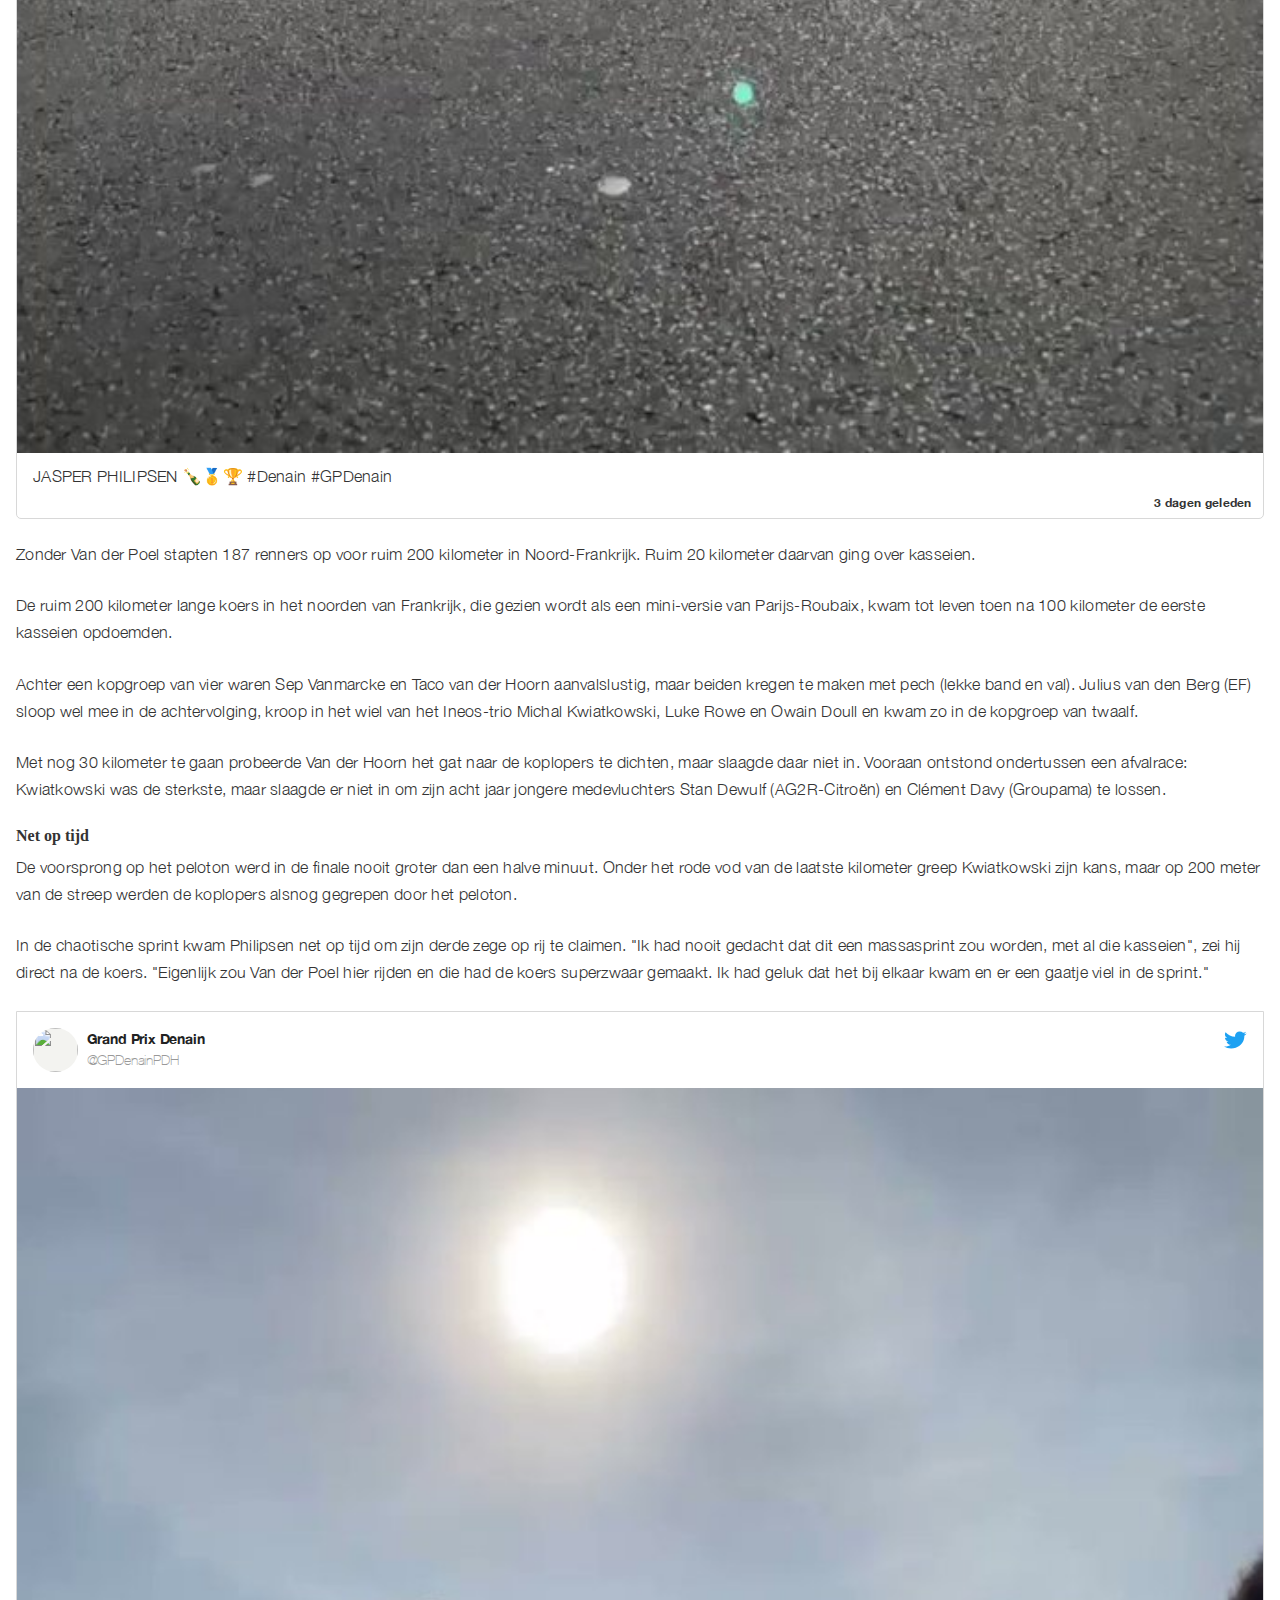
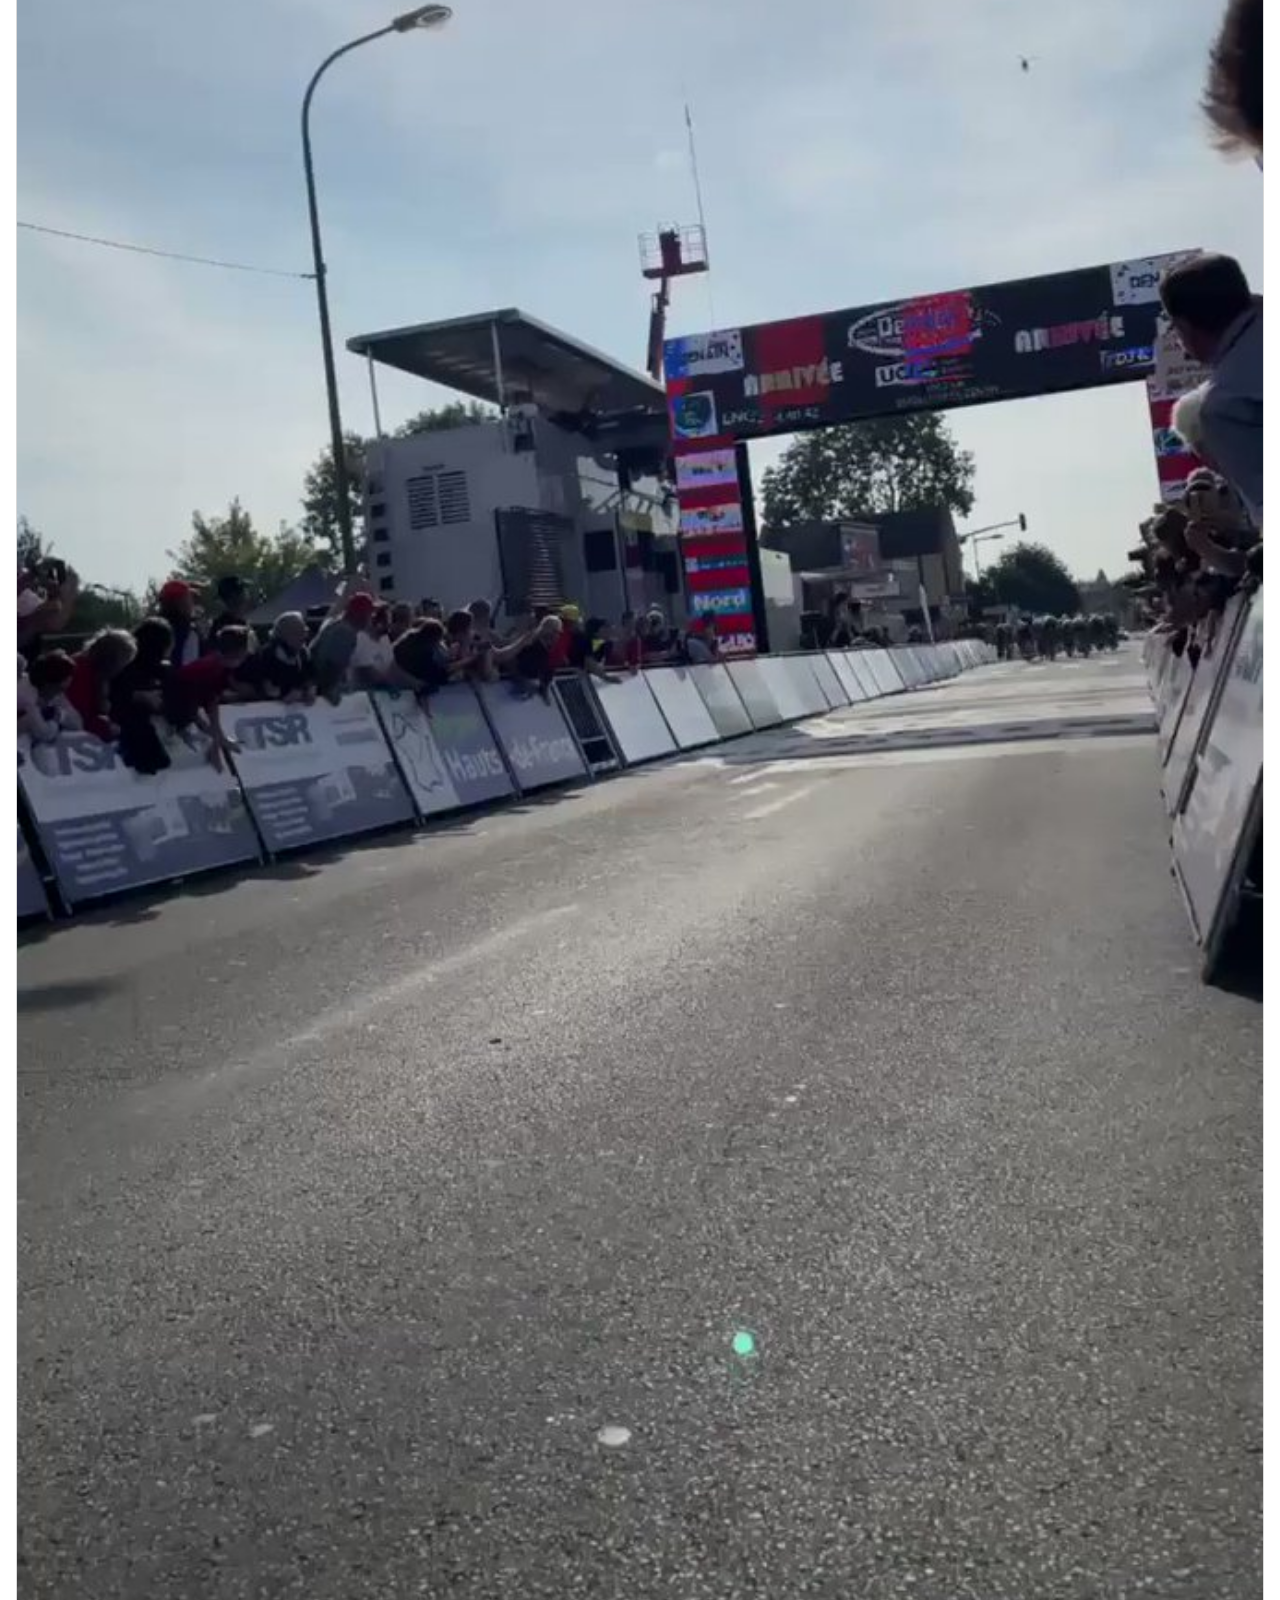
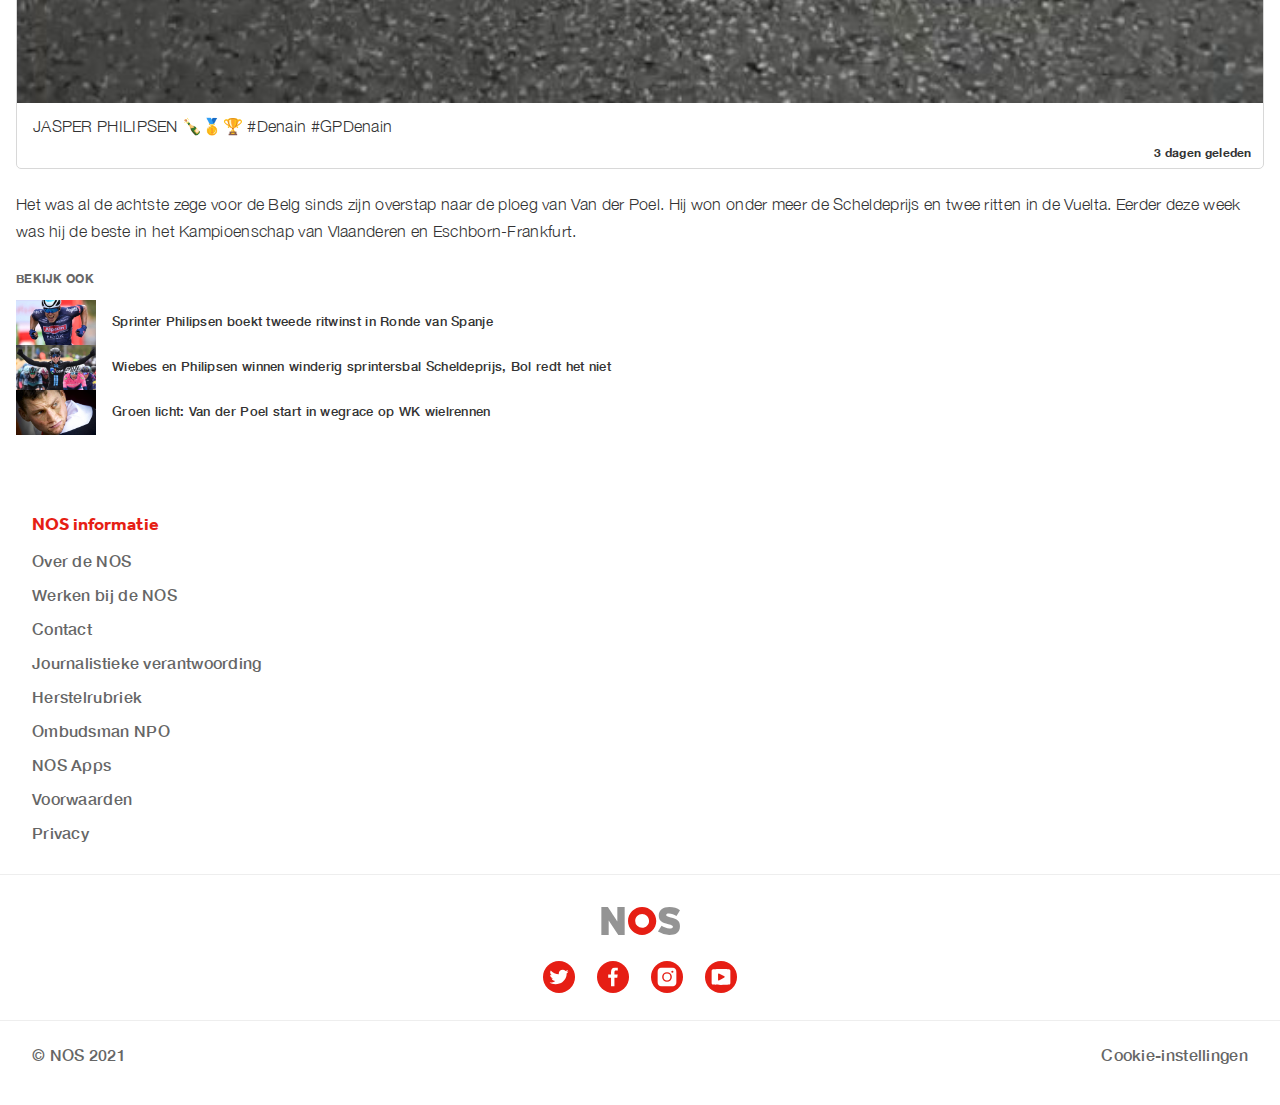
==== commit 788014f3: "Add bekijk ook" ====
--- a/article.html
+++ b/article.html
@@ -189,6 +189,27 @@
 				Het was al de achtste zege voor de Belg sinds zijn overstap naar de ploeg van Van der Poel. Hij won onder meer de Scheldeprijs en twee ritten in de Vuelta. Eerder deze week was hij de beste in het Kampioenschap van Vlaanderen en Eschborn-Frankfurt.
 			</p>
 		</section>
+		<section class="discover-more">
+			<h3>Bekijk ook</h3>
+			<a href="#">
+				<figure>
+				<img src="assets/images/bekijk-meer-1024x576a.jpeg" alt="Van der Poel mag starten">
+					<figcaption>Sprinter Philipsen boekt tweede ritwinst in Ronde van Spanje</figcaption>
+				</figure>
+			</a>
+			<a href="#">
+				<figure>
+				<img src="assets/images/bekijk-meer1024x576a2.jpeg" alt="Van der Poel mag starten">
+					<figcaption>Wiebes en Philipsen winnen winderig sprintersbal Scheldeprijs, Bol redt het niet</figcaption>
+				</figure>
+			</a>
+			<a href="#">
+				<figure>
+				<img src="assets/images/bekijk-meer-1024x576a3.jpeg" alt="Van der Poel mag starten">
+					<figcaption>Groen licht: Van der Poel start in wegrace op WK wielrennen</figcaption>
+				</figure>
+			</a>
+		</section>
 	</main>
 	<footer class="footer">
 		<div class="footer__main">
--- a/styles/style.css
+++ b/styles/style.css
@@ -287,6 +287,48 @@
     color: var(--darker-color);
 }
 
+.article__story h2 {
+    font-family: "HelveticaNeue";
+    margin-bottom: .5rem;
+    font-size: 1em;
+    font-weight: 700;
+    color: var(--darker-color);
+}
+
+.discover-more {
+    display: flex;
+    flex-direction: column;
+}
+
+.discover-more h3 {
+    margin-top: .17em;
+    margin-bottom: 1.11em;
+    font-size: .78em;
+    font-weight: 700;
+    color: var(--main-color);
+    text-transform: uppercase;
+}
+
+.discover-more figure {
+    display: flex;
+    flex-direction: row;
+    align-items: center;
+}
+
+.discover-more figure img {
+    min-width: 80px;
+    height: 45px;
+    width: 80px;
+}
+
+.discover-more figure figcaption {
+    font-size: .8em;
+    line-height: 1.4;
+    font-weight: 500;
+    padding: .5rem .5rem .5rem 1rem;
+    color: var(--darker-color);
+}
+
 .stories {
     display: flex;
     align-items: center;
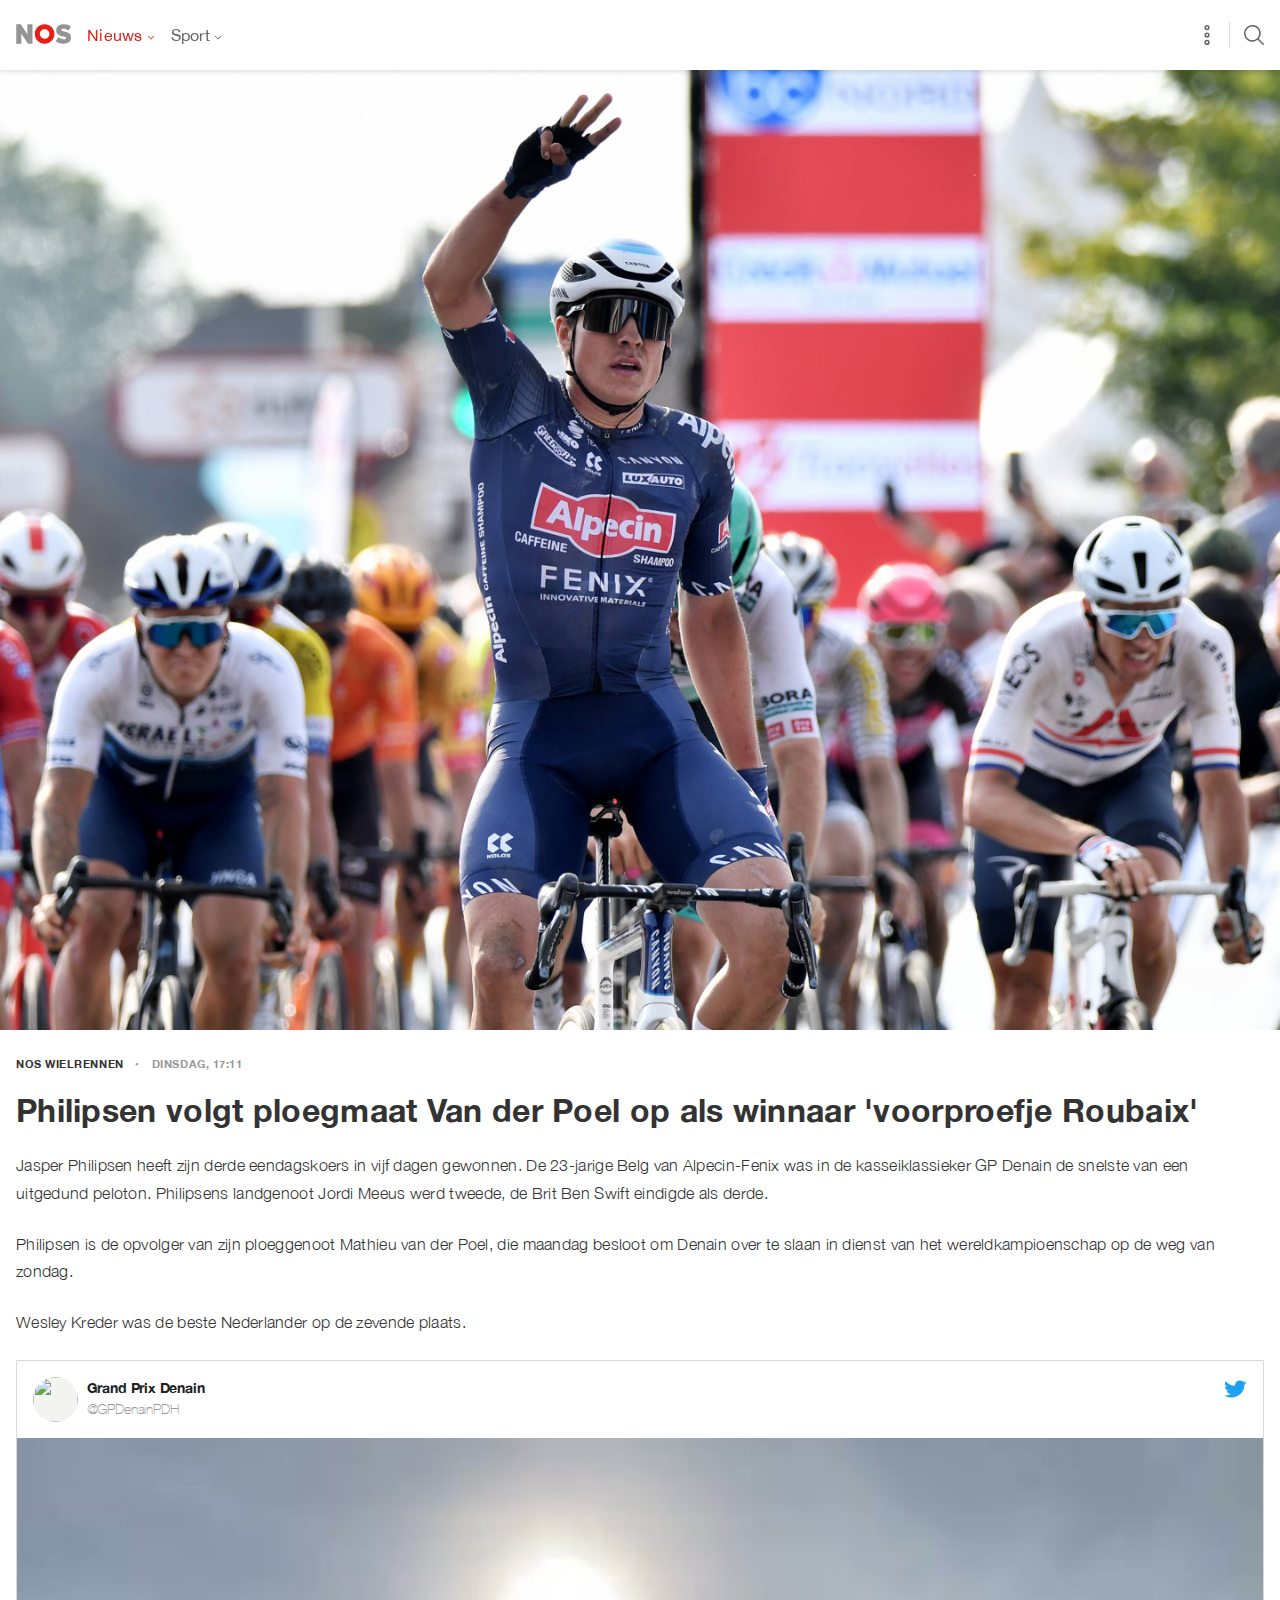
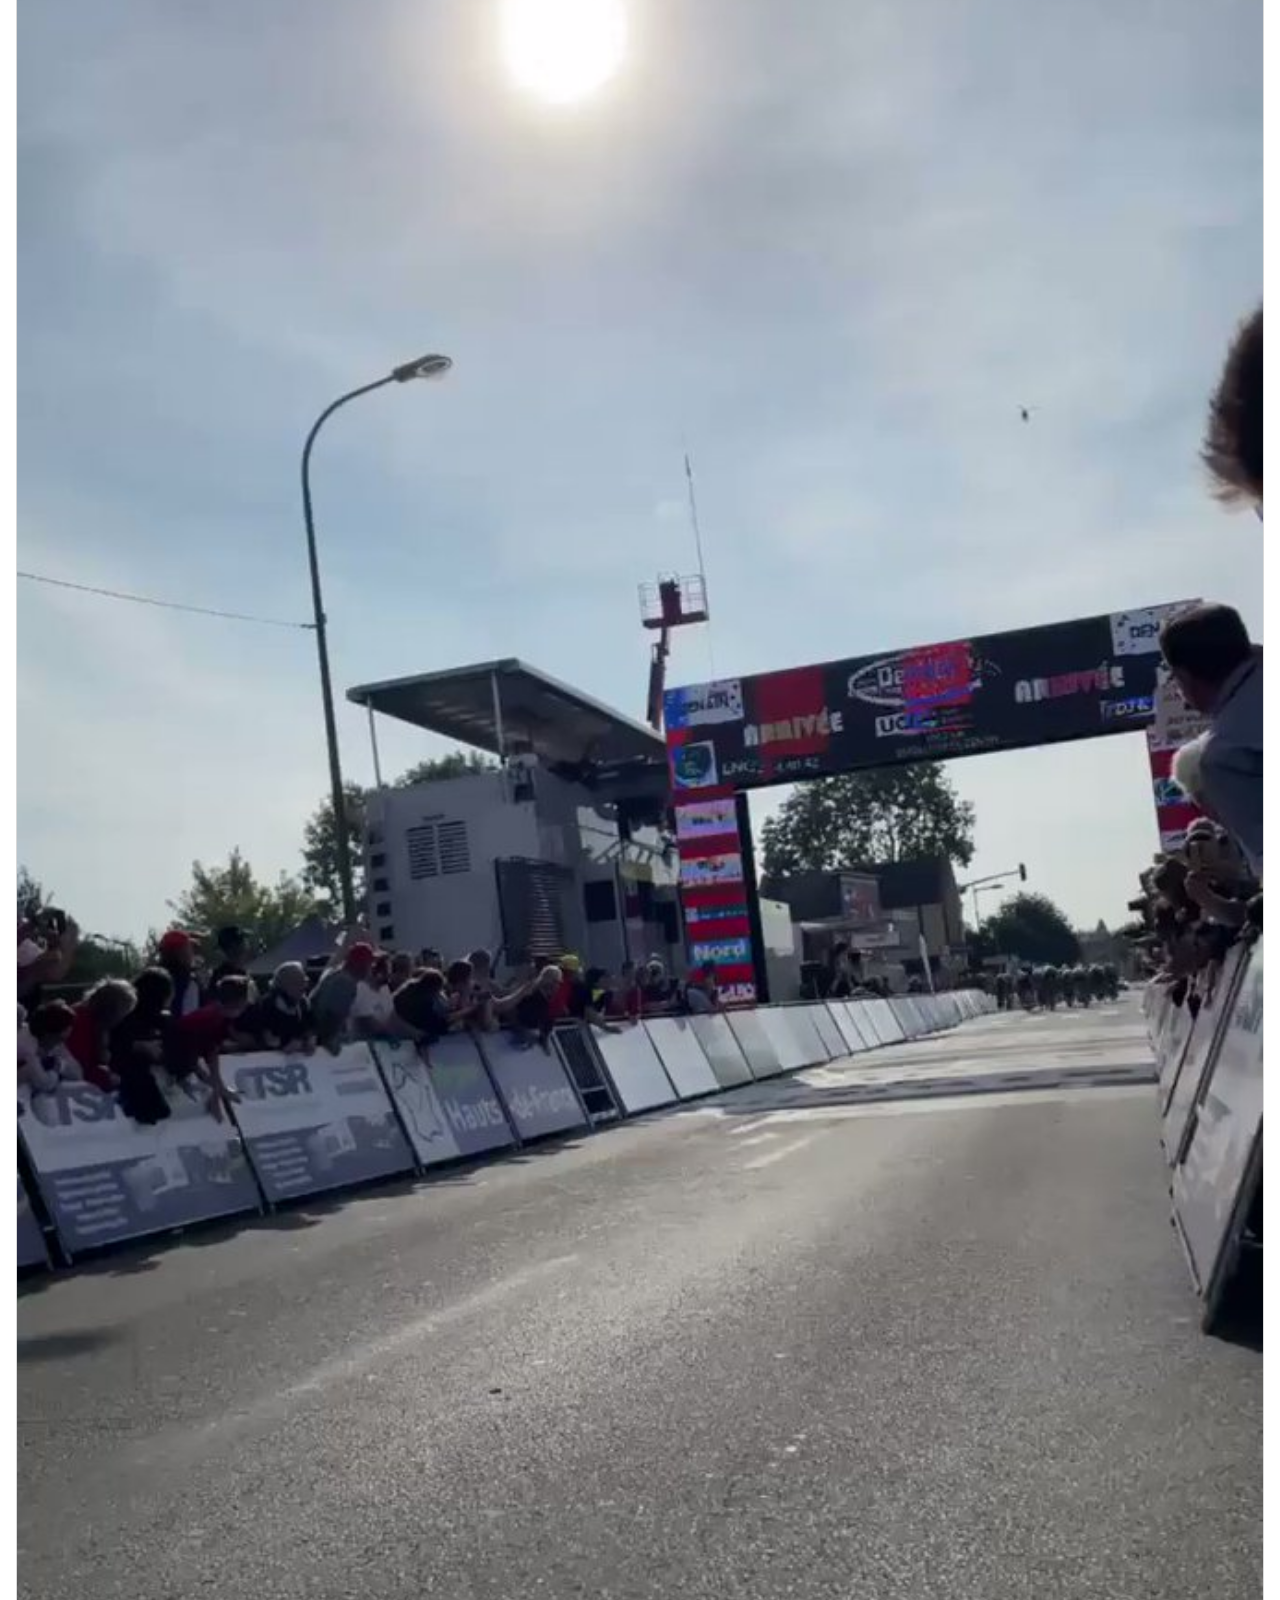
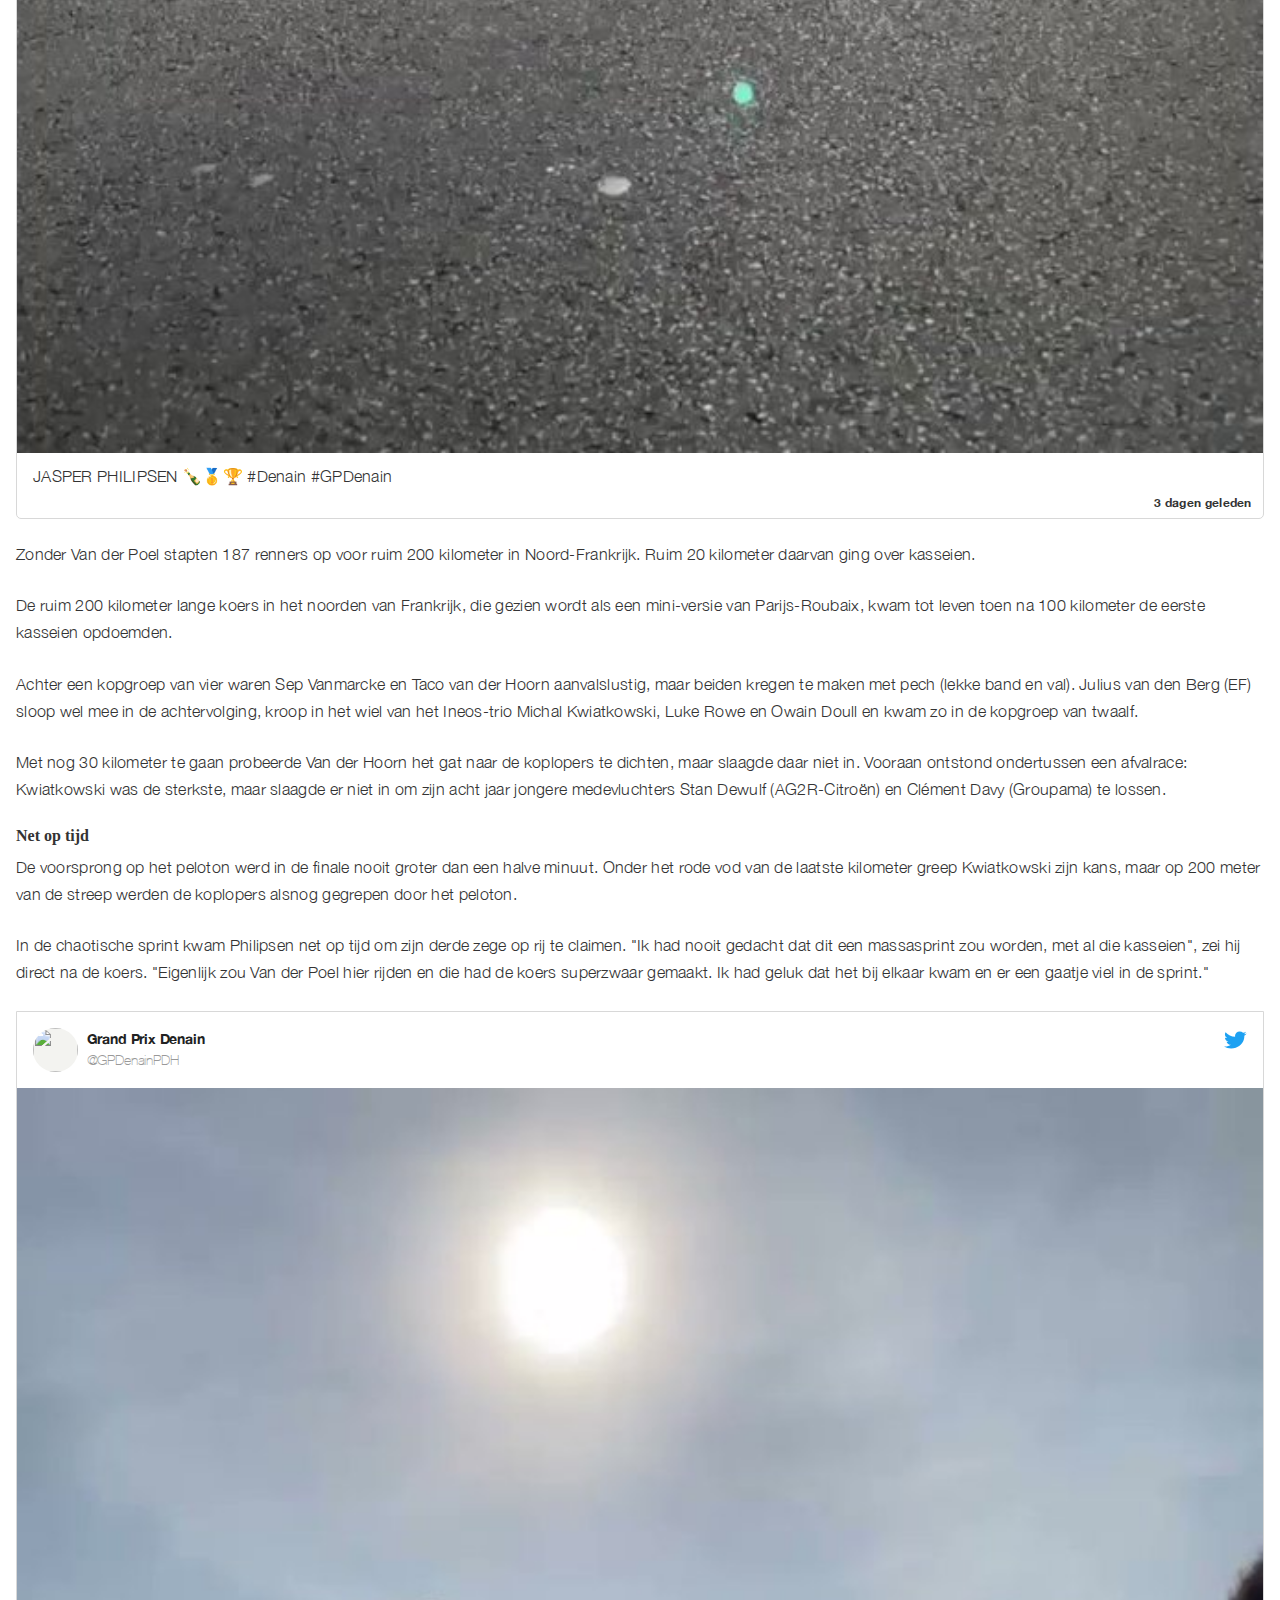
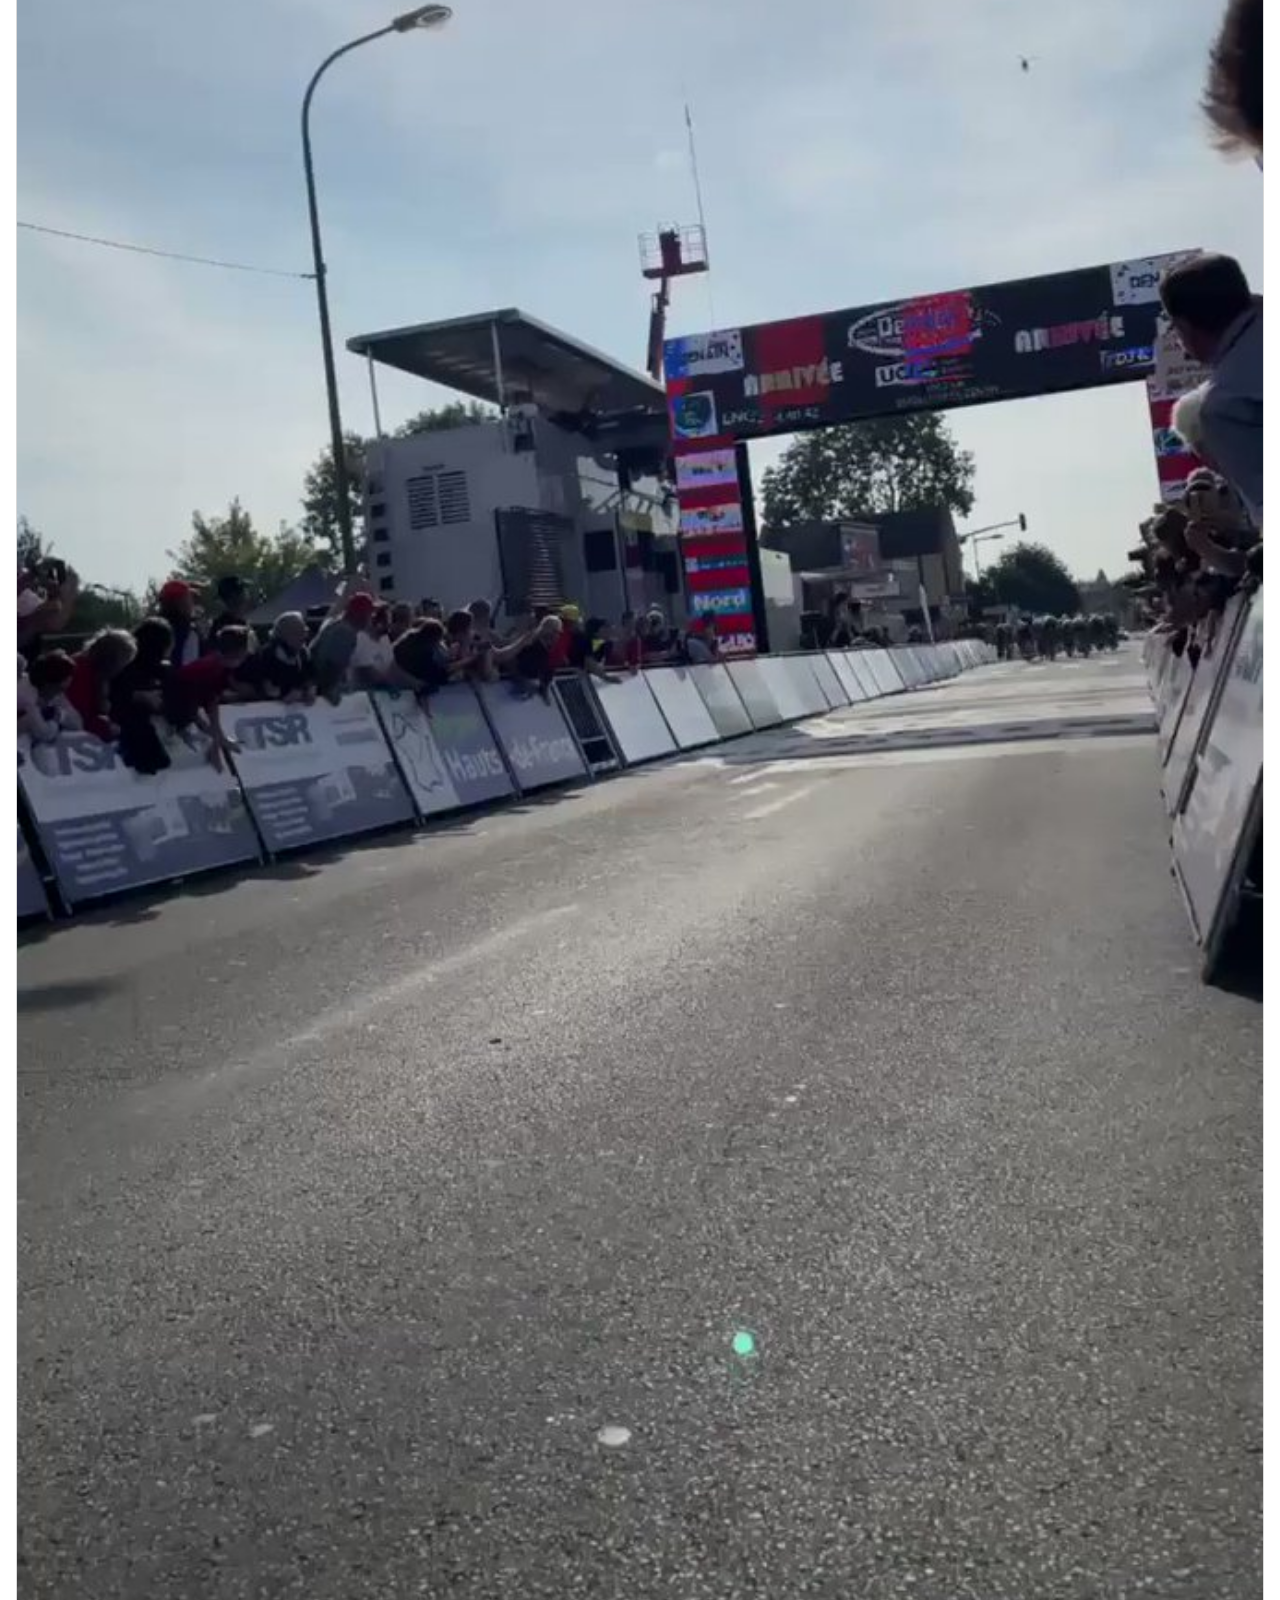
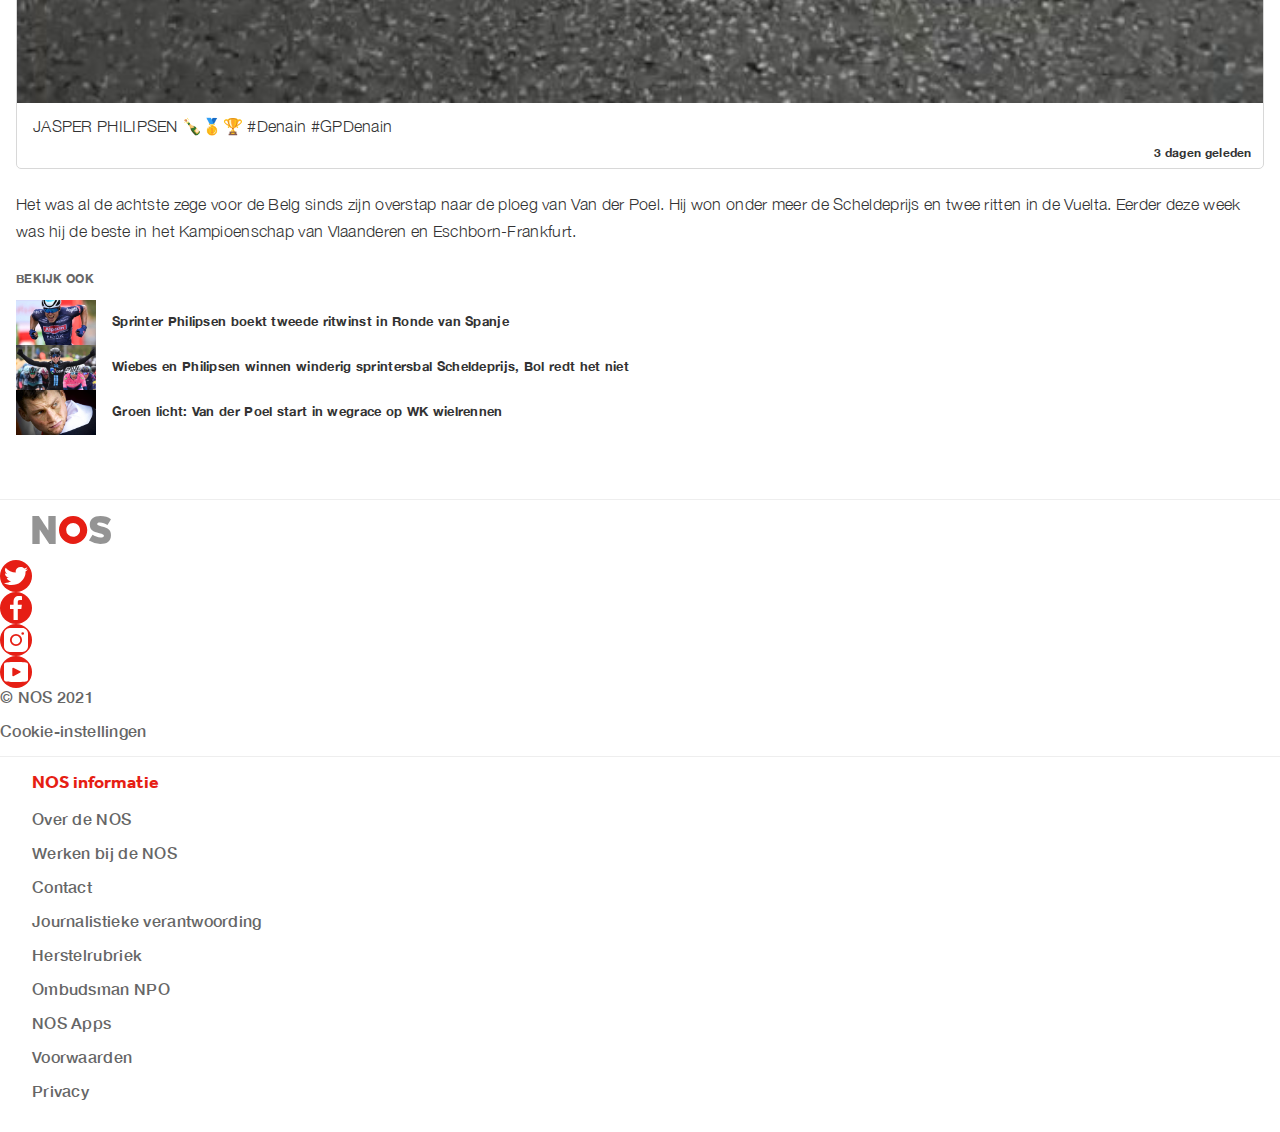
==== commit 02b306db: "Change footer and JS" ====
--- a/article.html
+++ b/article.html
@@ -22,7 +22,7 @@
 				</a>
 			</li>
 			<li>
-				<button class="button active" onClick="mobMenuWorker(this)">
+				<button class="button active">
 					Nieuws
 					<svg viewBox="0 0 9 6" xmlns="http://www.w3.org/2000/svg" class="zxqdfp-2 gDQHvk"><path d="M4.179 4.865a.45.45 0 00.606.034l.037-.034 3.045-3.08a.464.464 0 000-.65.45.45 0 00-.606-.034l-.037.034L4.5 3.89 1.776 1.135A.45.45 0 001.17 1.1l-.037.034a.464.464 0 00-.033.613l.033.037 3.046 3.08z" fill="currentColor"></path></svg>
 				</button>
--- a/styles/style.css
+++ b/styles/style.css
@@ -98,6 +98,11 @@
     opacity: 1;
 }
 
+.open-nieuws {
+    display: block;
+    opacity: 1;
+}
+
 /* dropdown list */
 nav ol li ol li {
     padding: 1rem;
@@ -324,7 +329,7 @@
 .discover-more figure figcaption {
     font-size: .8em;
     line-height: 1.4;
-    font-weight: 500;
+    font-weight: 700;
     padding: .5rem .5rem .5rem 1rem;
     color: var(--darker-color);
 }
@@ -517,12 +522,12 @@
     color: var(--second-color);
 }
 
-.footer__main {
+footer > div:nth-of-type(1) {
     order: 2;
     padding: 0 2rem 1rem 2rem;
 }
 
-.footer__cta {
+footer > div:nth-of-type(2) {
     display: flex;
     flex-direction: column;
     order: 1;
@@ -531,31 +536,30 @@
     border-bottom: 1px solid var(--light-grey);
 }
 
-.footer__cta--item {
+footer > div:nth-of-type(2) > a {
     display: flex;
     align-items: center;
     padding: 1rem 2rem;
 }
 
-.footer__cta--item p {
+footer > div:nth-of-type(2) > a p {
     display: flex;
     margin-left: 1rem;
     flex-direction: column;
     font-weight: 500;
 }
 
-.footer__cta--item p span {
+footer > div:nth-of-type(2) > a p span {
     font-size: var(--f-small);
     font-weight: 400;
     color: var(--second-color);
 }
 
-
-.footer__cta--item:last-child {
+footer > div:nth-of-type(2) > a:last-child {
     border-top: 1px solid var(--light-grey);
 }
 
-.footer__second {
+footer > div:nth-of-type(3) {
     display: flex;
     flex-direction: column;
     padding: 2rem 0 0;
@@ -563,25 +567,31 @@
     order: 3;
 }
 
-.footer__second--socials {
+footer > div:nth-of-type(3) > a {
     display: flex;
     justify-content: center;
     margin-top: .7rem;
 }
 
-.footer__second a {
+footer > div:nth-of-type(3) > div {
+    display: flex;
+    justify-content: center;
+    margin-top: .7rem;
+}
+
+footer > div:nth-of-type(3) > div a {
     align-self: center;
 }
 
-.footer__second--socials a {
+footer > div:nth-of-type(3) > div a {
     margin: 11px;
 }
 
-.footer__second--socials a svg {
+footer > div:nth-of-type(3) > div a svg{
     transform: scale(0.8);
 }
 
-.footer__second ol {
+footer > div:nth-of-type(3) > ol {
     display: flex;
     -webkit-box-pack: justify;
     justify-content: space-between;
--- a/styles/font-style.css
+++ b/styles/font-style.css
@@ -115,7 +115,7 @@
 
 @font-face {
     font-family: 'Helvetica Neue';
-    src: url('HelveticaNeue.woff') format('woff');
+    src: url('../assets/fonts/HelveticaNeue.woff') format('woff');
     font-weight: normal;
     font-style: normal;
     font-display: swap;
--- a/styles/variables.css
+++ b/styles/variables.css
@@ -25,3 +25,9 @@
     --f-normal: 16px;
     --f-small: 14px;
 }
+
+@media (prefers-color-scheme:dark) {
+    :root:not(.lightMode) {
+        --natural: #222222;
+    }
+}
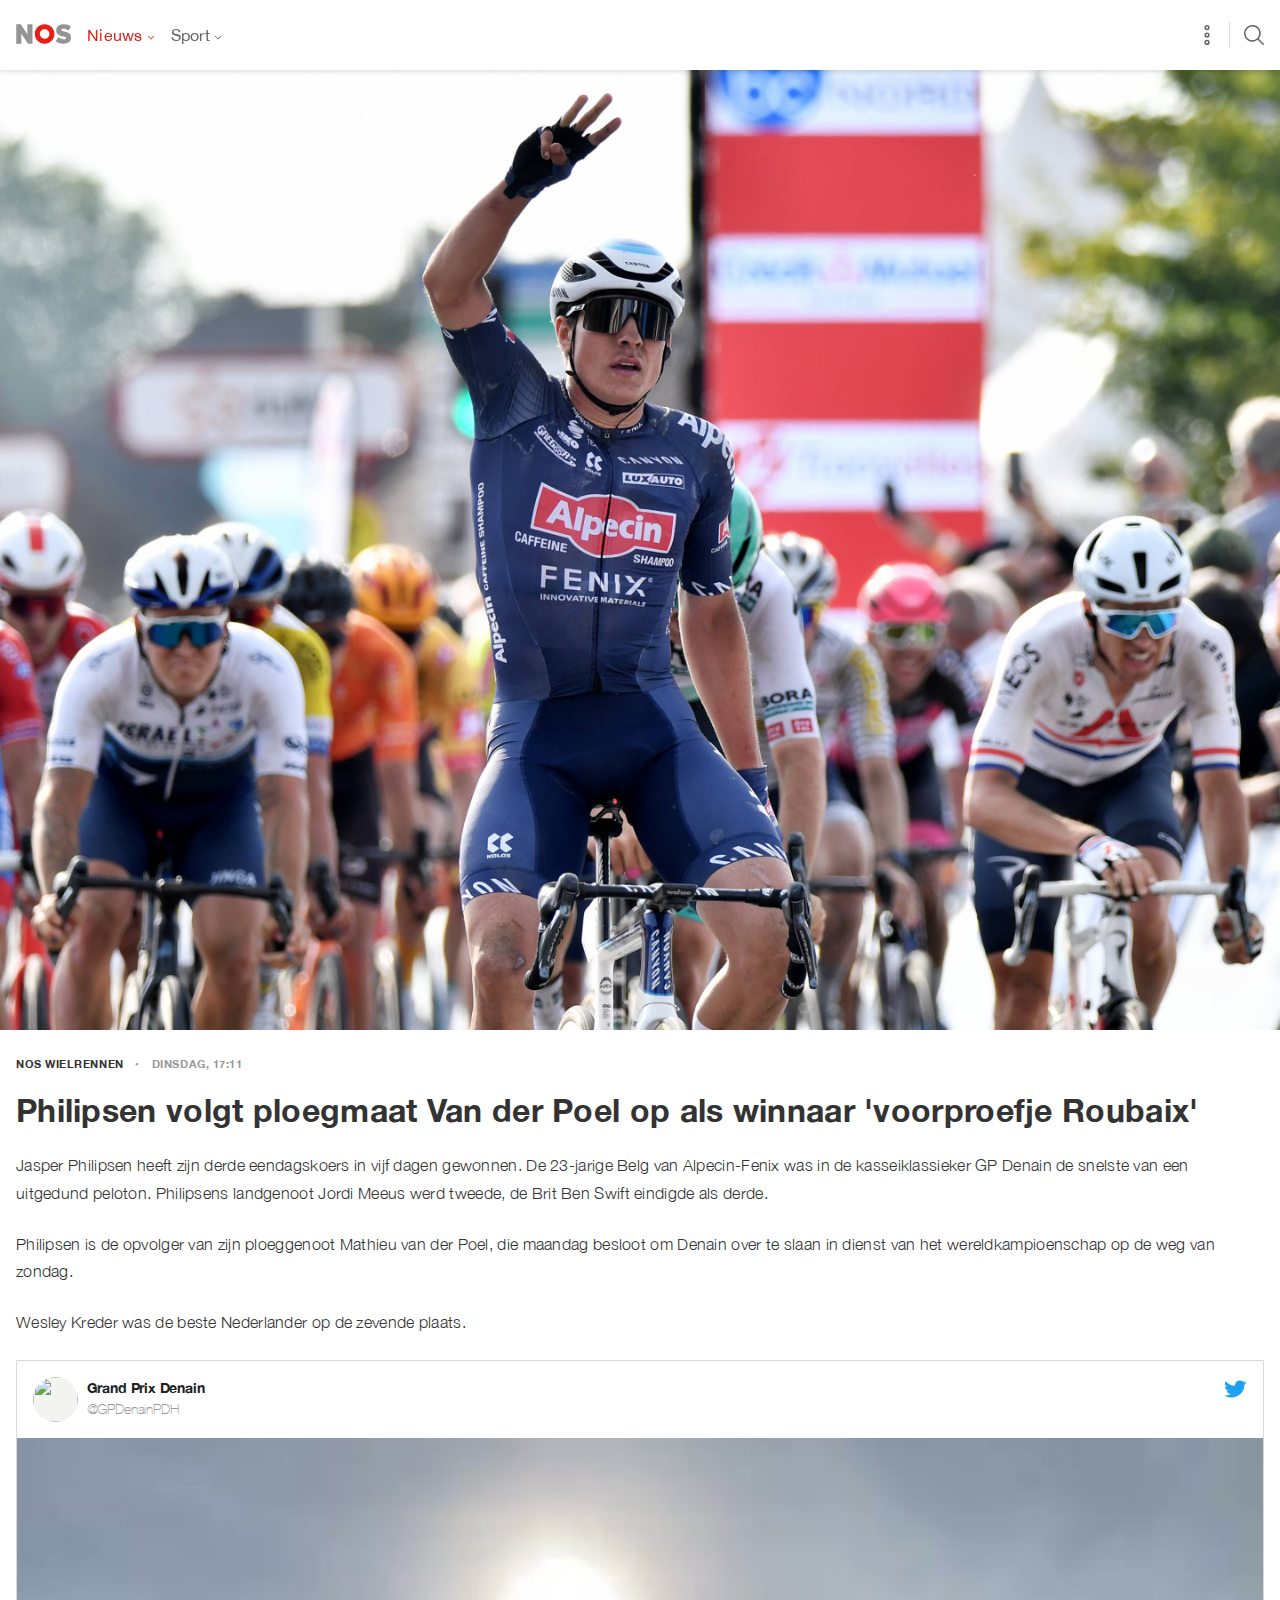
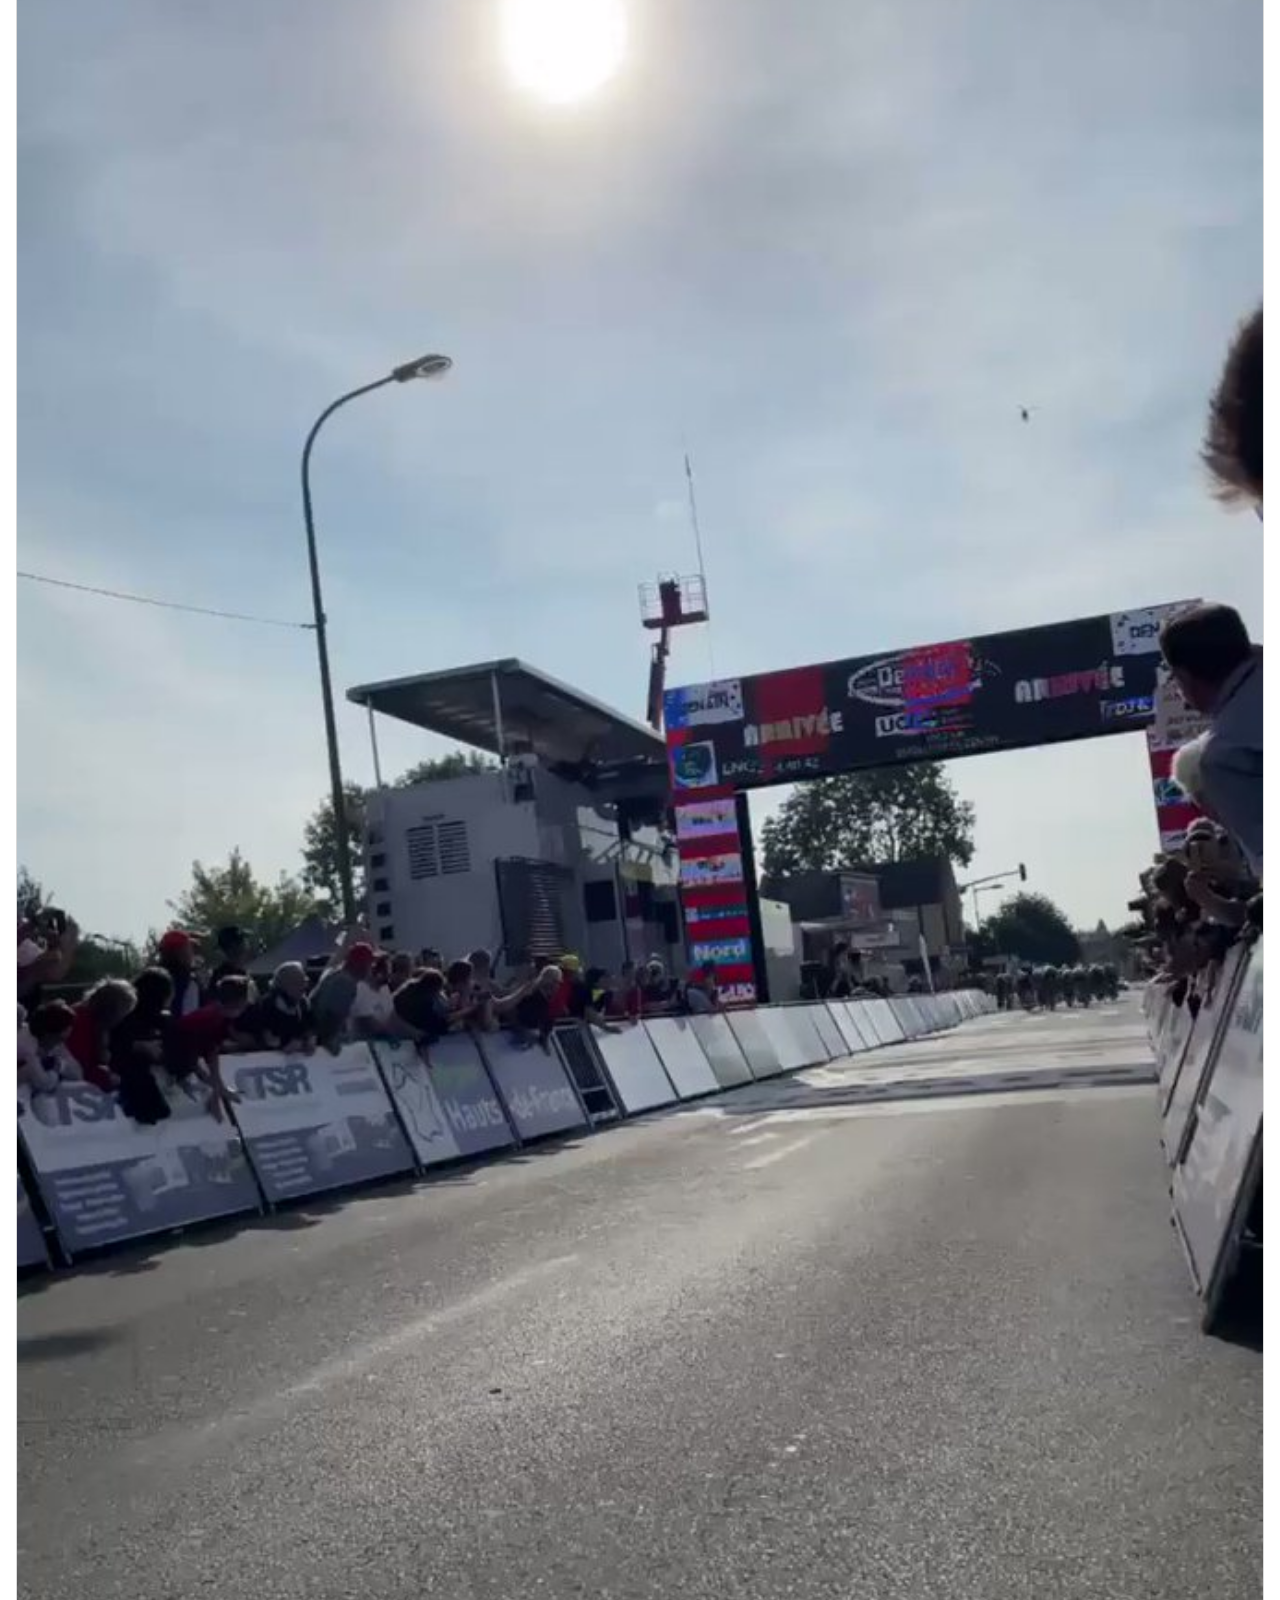
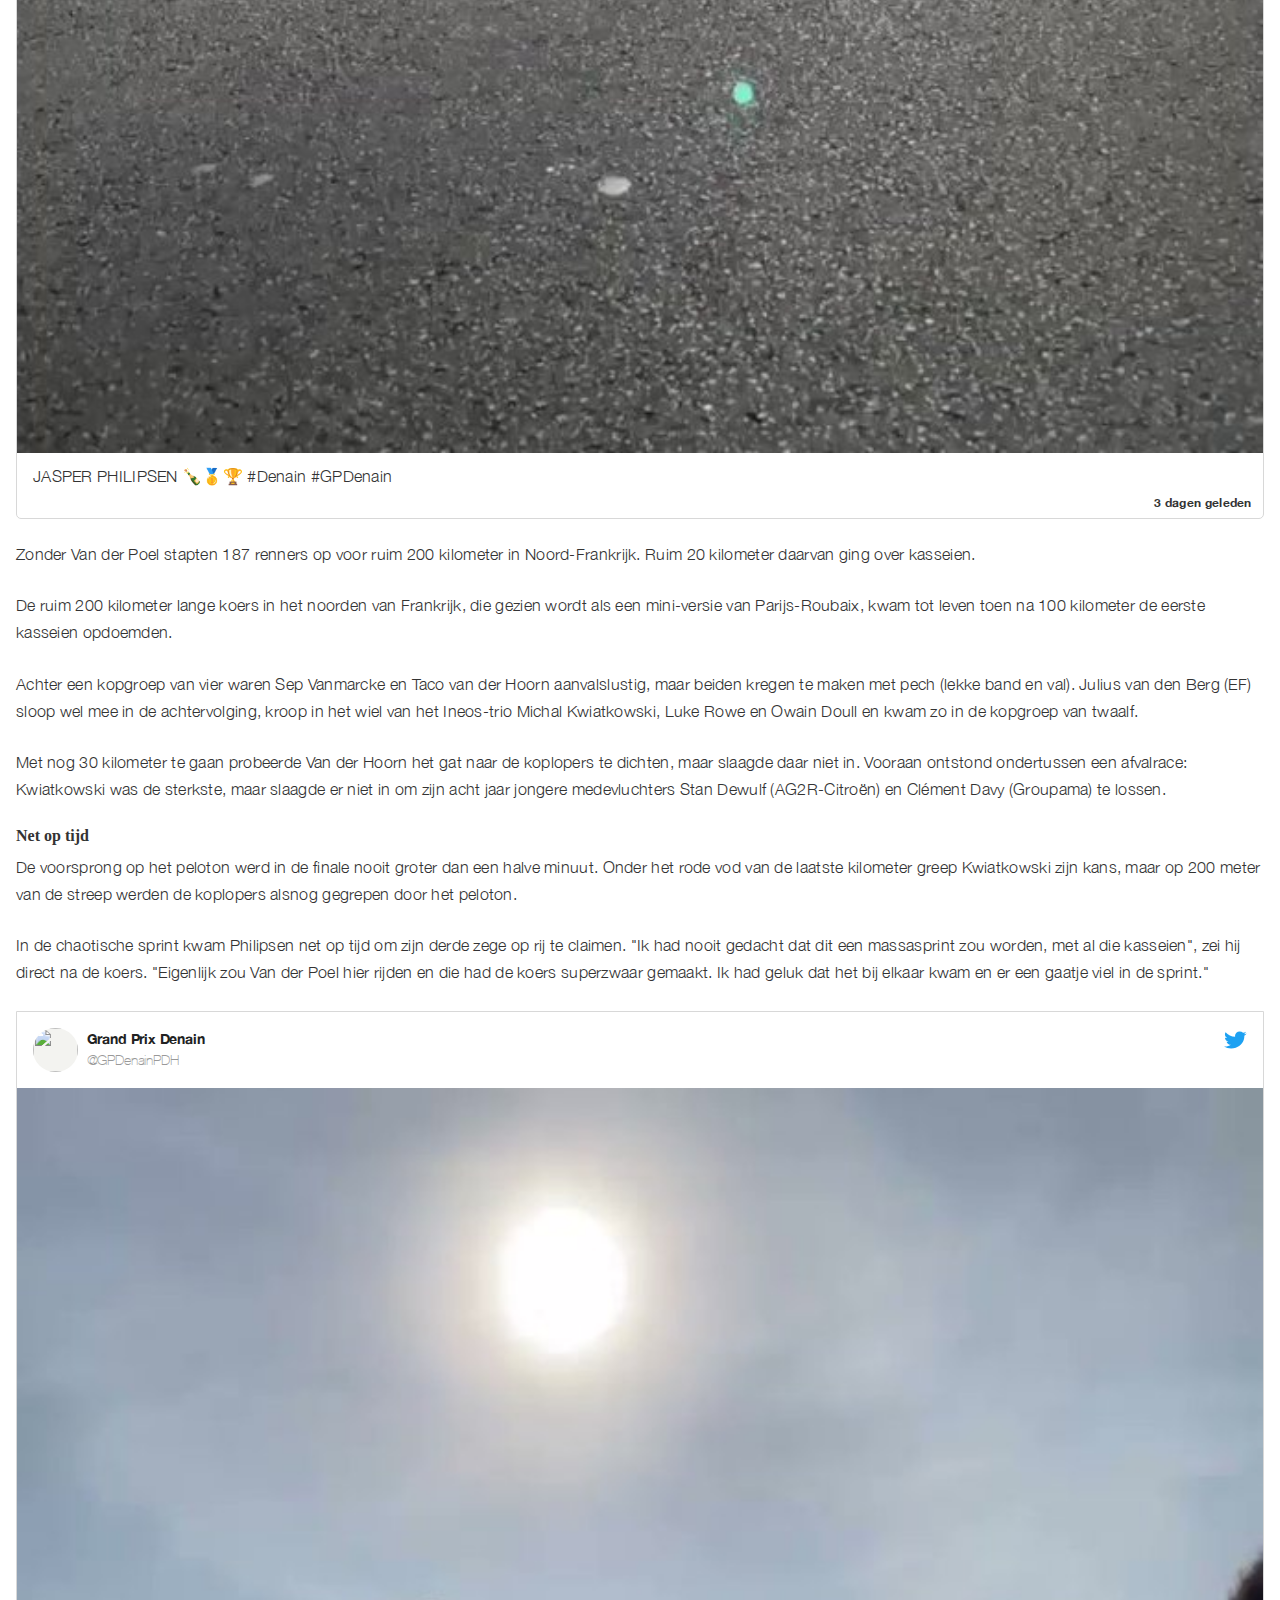
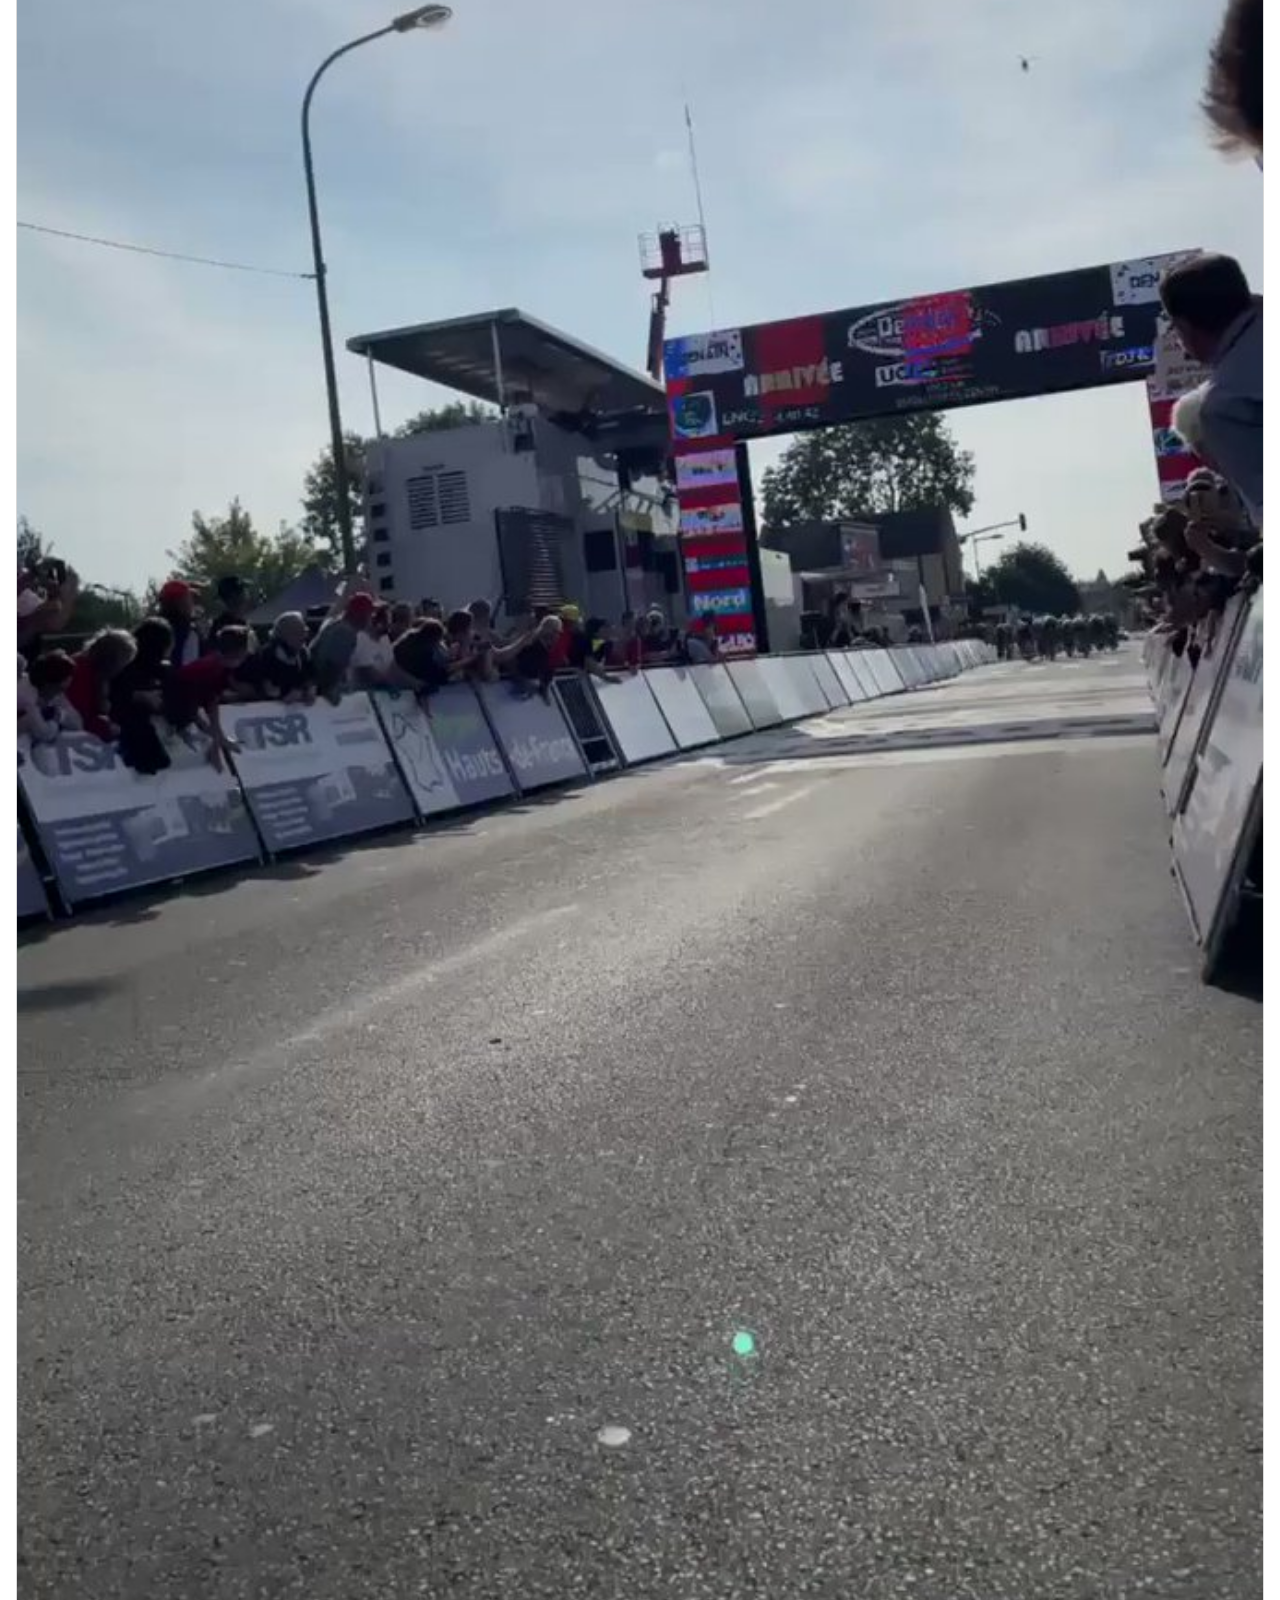
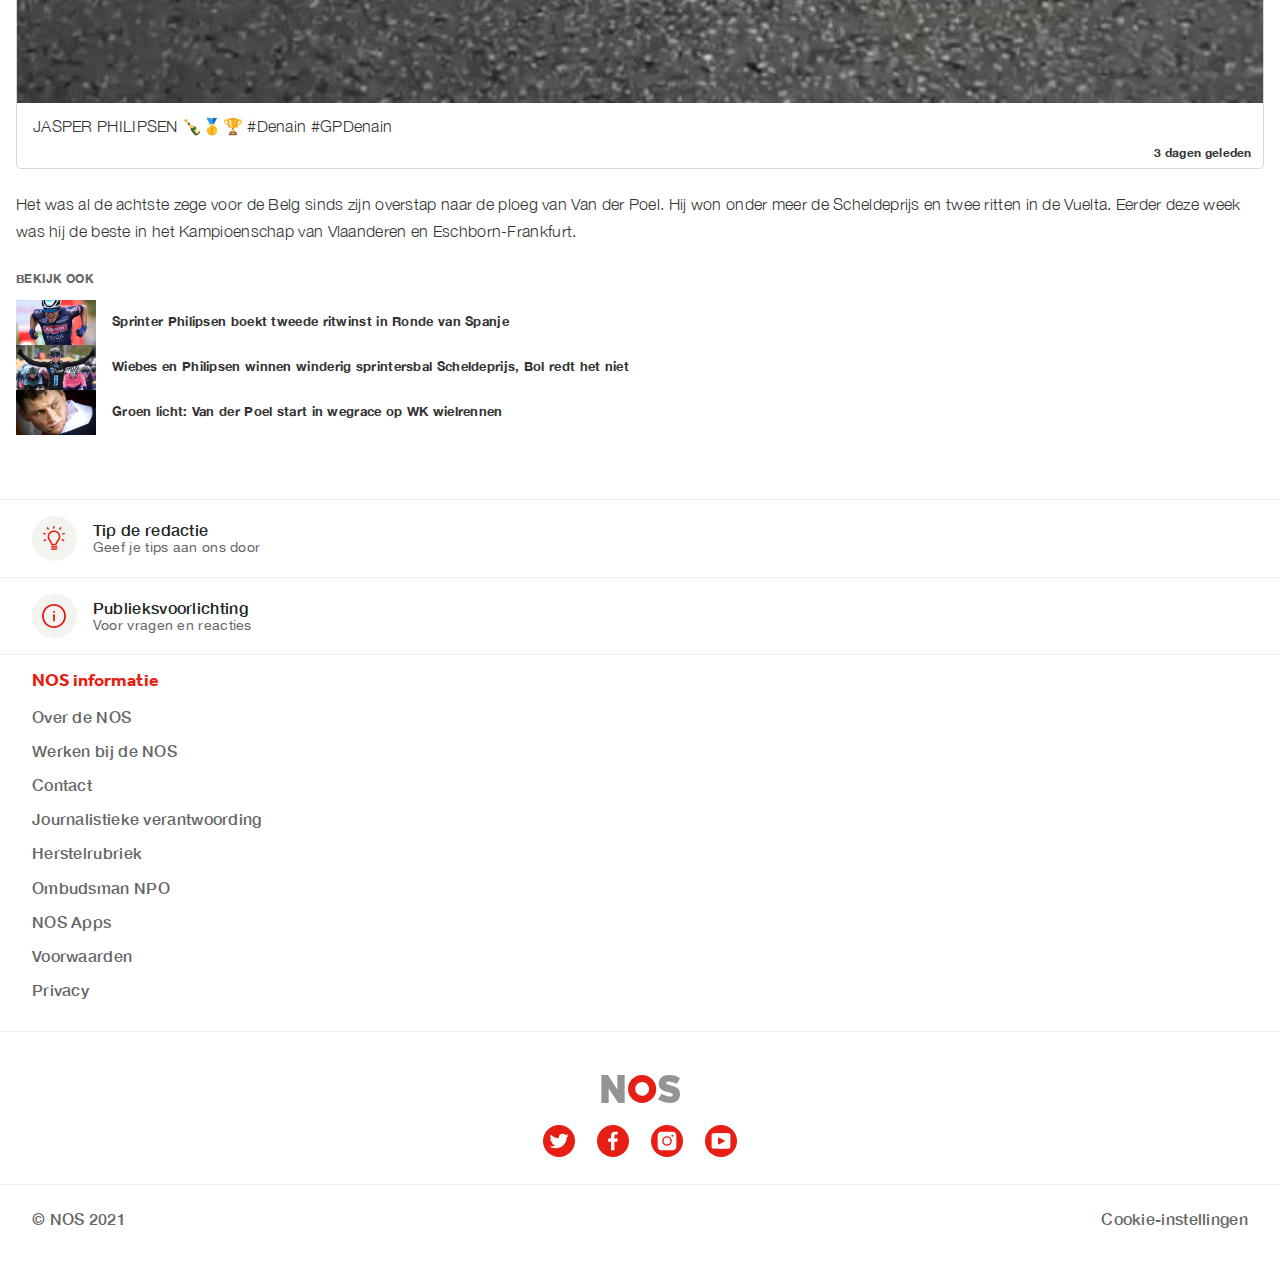
==== commit fd008cae: "Update article.html" ====
--- a/article.html
+++ b/article.html
@@ -18,15 +18,17 @@
 		<ol>
 			<li>
 				<a href="index.html">
-					<svg xmlns="http://www.w3.org/2000/svg" width="79" height="28" viewBox="0 0 79 28"><g fill="none" fill-rule="evenodd"><path fill="#949494" d="M78.94 18.93c0-5.31-2.57-6.91-9.32-8.54-3.46-.8-4.41-1.27-4.41-2.28 0-.96.53-1.66 2.76-1.66 2.72 0 5.1.93 7.48 2.55 0 0 3.15-5.01 3.49-5.87C76.2 1.12 72.92 0 68.35 0c-6.48 0-10.58 3.44-10.58 8.54 0 5.4 3.1 7.19 9.58 8.7 3.6.84 4.57 1.46 4.57 2.47 0 1.27-.85 1.74-3.5 1.74-2.49 0-5.9-1.36-7.85-2.71l-3.6 5.87a21.29 21.29 0 0011.3 3.29c6.45 0 10.67-2.33 10.67-8.73"></path><path fill="#E61E14" d="M27 13.95C27 6.25 33.32 0 41.12 0c7.8 0 14.13 6.25 14.13 13.95S48.92 27.9 41.12 27.9C33.32 27.9 27 21.65 27 13.95m7.2 0c0-3.78 3.1-6.84 6.92-6.84 3.83 0 6.93 3.06 6.93 6.84s-3.1 6.84-6.93 6.84a6.89 6.89 0 01-6.93-6.84"></path><path fill="#949494" d="M23.67 27.9V0h-7.33v14.35S6.88 0 6.82 0H.36v27.9h7.32V13.55l9.63 14.35h6.36z"></path></g></svg>
-				</a>
-			</li>
-			<li>
-				<button class="button active">
-					Nieuws
-					<svg viewBox="0 0 9 6" xmlns="http://www.w3.org/2000/svg" class="zxqdfp-2 gDQHvk"><path d="M4.179 4.865a.45.45 0 00.606.034l.037-.034 3.045-3.08a.464.464 0 000-.65.45.45 0 00-.606-.034l-.037.034L4.5 3.89 1.776 1.135A.45.45 0 001.17 1.1l-.037.034a.464.464 0 00-.033.613l.033.037 3.046 3.08z" fill="currentColor"></path></svg>
-				</button>
-				<ol class="dropdown">
+					<svg alt="test" xmlns="http://www.w3.org/2000/svg" width="79" height="28" viewBox="0 0 79 28"><g fill="none" fill-rule="evenodd"><path fill="#949494" d="M78.94 18.93c0-5.31-2.57-6.91-9.32-8.54-3.46-.8-4.41-1.27-4.41-2.28 0-.96.53-1.66 2.76-1.66 2.72 0 5.1.93 7.48 2.55 0 0 3.15-5.01 3.49-5.87C76.2 1.12 72.92 0 68.35 0c-6.48 0-10.58 3.44-10.58 8.54 0 5.4 3.1 7.19 9.58 8.7 3.6.84 4.57 1.46 4.57 2.47 0 1.27-.85 1.74-3.5 1.74-2.49 0-5.9-1.36-7.85-2.71l-3.6 5.87a21.29 21.29 0 0011.3 3.29c6.45 0 10.67-2.33 10.67-8.73"></path><path fill="#E61E14" d="M27 13.95C27 6.25 33.32 0 41.12 0c7.8 0 14.13 6.25 14.13 13.95S48.92 27.9 41.12 27.9C33.32 27.9 27 21.65 27 13.95m7.2 0c0-3.78 3.1-6.84 6.92-6.84 3.83 0 6.93 3.06 6.93 6.84s-3.1 6.84-6.93 6.84a6.89 6.89 0 01-6.93-6.84"></path><path fill="#949494" d="M23.67 27.9V0h-7.33v14.35S6.88 0 6.82 0H.36v27.9h7.32V13.55l9.63 14.35h6.36z"></path></g></svg>
+				</a>
+			</li>
+			<li>
+				<a href="#" class="button-nieuws">
+					<button class="button active" id="btn-nav-nieuws">
+						Nieuws
+						<svg viewBox="0 0 9 6" xmlns="http://www.w3.org/2000/svg" class="zxqdfp-2 gDQHvk"><path d="M4.179 4.865a.45.45 0 00.606.034l.037-.034 3.045-3.08a.464.464 0 000-.65.45.45 0 00-.606-.034l-.037.034L4.5 3.89 1.776 1.135A.45.45 0 001.17 1.1l-.037.034a.464.464 0 00-.033.613l.033.037 3.046 3.08z" fill="currentColor"></path></svg>
+					</button>
+				</a>
+				<ol class="dropdown nieuws" id="drp-nieuws">
 					<li class="dropdown__item">
 						<a href="#">Voorpagina</a>
 					</li>
@@ -69,8 +71,8 @@
 				</ol>
 			</li>
 			<li>
-				<button class="button" onClick="mobMenuWorker(this)">
-					Sport
+				<button class="button" onClick="mobMenuWorker(this)" id="btn-nav-sport">
+					<a href="article.html">Sport</a>
 					<svg viewBox="0 0 9 6" xmlns="http://www.w3.org/2000/svg" class="zxqdfp-2 gDQHvk"><path d="M4.179 4.865a.45.45 0 00.606.034l.037-.034 3.045-3.08a.464.464 0 000-.65.45.45 0 00-.606-.034l-.037.034L4.5 3.89 1.776 1.135A.45.45 0 001.17 1.1l-.037.034a.464.464 0 00-.033.613l.033.037 3.046 3.08z" fill="currentColor"></path></svg>
 				</button>
 				<ol class="dropdown sport">
@@ -211,10 +213,10 @@
 			</a>
 		</section>
 	</main>
-	<footer class="footer">
-		<div class="footer__main">
+	<footer>
+		<div>
 			<h2>NOS informatie</h2>
-			<ol class="footer__main--list">
+			<ol>
 				<li>
 					<a href="#">
 						Over de NOS
@@ -262,11 +264,31 @@
 				</li>
 			</ol>
 		</div>
-		<div class="footer__second">
+		<div>
+			<a href="#" tabindex="1">
+				<div class="circle">
+					<svg xmlns="http://www.w3.org/2000/svg" width="24" height="24"><path d="M5.627 9.796C6.009 7.02 8.38 4.801 11.279 4.51c3.807-.383 7.082 2.468 7.082 6.108 0 1.161-.341 2.277-1.017 3.307a19.38 19.38 0 00-1.164 1.669c-.266.43-.496.846-.677 1.235-.16.342-.278.656-.35.932a1.82 1.82 0 01-1.543 1.346l-2.693.345c-.915.116-1.79-.435-2.014-1.296a5.932 5.932 0 00-.16-.512c-.21-.59-.525-1.23-.916-1.89a18.246 18.246 0 00-1.246-1.828.736.736 0 01-.096-.153 5.917 5.917 0 01-.858-3.976zm2.623 3.79c.319.443.637.923.935 1.426.435.736.79 1.456 1.036 2.144.077.216.143.427.197.634.029.112.155.192.293.174l2.693-.345c.109-.013.201-.096.234-.223.096-.37.245-.763.44-1.181.207-.446.464-.911.76-1.388a20.08 20.08 0 011.225-1.758c.48-.735.736-1.575.736-2.452 0-2.752-2.474-4.906-5.358-4.616-2.18.22-3.979 1.902-4.266 3.991-.15 1.1.1 2.166.693 3.077l.011.018c.091.116.218.285.371.498zm1.567 8.228c-.428.053-.82-.237-.875-.648-.055-.41.247-.787.674-.84l4.97-.617c.427-.053.819.237.874.648.055.41-.247.787-.674.84l-4.97.617zm0 2.18c-.428.053-.82-.237-.875-.648-.055-.41.247-.787.674-.84l4.97-.617c.427-.053.819.237.874.648.055.41-.247.787-.674.84l-4.97.617zm2.726-21.923c0 .414-.35.75-.78.75-.432 0-.782-.336-.782-.75V.75c0-.414.35-.75.781-.75.432 0 .781.336.781.75v1.321zm8.45 6.515c-.426.069-.829-.207-.9-.616-.072-.408.215-.795.64-.863l1.357-.219c.425-.068.828.207.9.616a.756.756 0 01-.642.864l-1.356.218zm-.981 5.879a.734.734 0 01-.286-1.025.798.798 0 011.066-.274l1.192.66a.734.734 0 01.286 1.024.799.799 0 01-1.067.275l-1.191-.66zM18.483 3.382a.798.798 0 01-1.066.274.733.733 0 01-.286-1.024l.687-1.144a.798.798 0 011.067-.275.734.734 0 01.286 1.025l-.688 1.144zM3.266 7.107c.426.068.713.455.641.863-.071.409-.474.685-.9.616l-1.355-.218a.754.754 0 01-.641-.864c.071-.409.474-.684.9-.616l1.355.219zm-.059 6.059a.8.8 0 011.067.274.734.734 0 01-.286 1.025l-1.191.66a.799.799 0 01-1.067-.275.734.734 0 01.286-1.024l1.191-.66zM6.87 2.632a.733.733 0 01-.286 1.024.798.798 0 01-1.066-.275L4.83 2.237a.734.734 0 01.287-1.024.798.798 0 011.066.275l.687 1.144z" fill="currentColor"></path></svg>
+				</div>
+				<p>
+					Tip de redactie
+					<span>Geef je tips aan ons door</span>
+				</p>
+			</a>
+			<a href="#" tabindex="1">
+				<div class="circle">
+					<svg xmlns="http://www.w3.org/2000/svg" width="24" height="24" viewBox="0 0 24 24"><path d="M12 0c6.627 0 12 5.373 12 12s-5.373 12-12 12S0 18.627 0 12 5.373 0 12 0zm0 1.801C6.367 1.801 1.801 6.367 1.801 12S6.367 22.199 12 22.199c5.632 0 10.199-4.567 10.199-10.199S17.632 1.801 12 1.801zm0 8.178a.9.9 0 01.9.9v5.513a.9.9 0 01-1.8 0V10.88a.9.9 0 01.9-.901zm0-3.272a.9.9 0 01.9.9v.446a.9.9 0 01-1.8 0v-.446a.9.9 0 01.9-.9z" fill="currentColor"></path></svg>
+				</div>
+				<p>
+					Publieksvoorlichting
+					<span>Voor vragen en reacties</span>
+				</p>
+			</a>
+		</div>
+		<div>
 			<a href="#">
 				<svg xmlns="http://www.w3.org/2000/svg" width="79" height="28" viewBox="0 0 79 28" aria-label="Link naar de homepage"><g fill="none" fill-rule="evenodd"><path fill="#949494" d="M78.94 18.93c0-5.31-2.57-6.91-9.32-8.54-3.46-.8-4.41-1.27-4.41-2.28 0-.96.53-1.66 2.76-1.66 2.72 0 5.1.93 7.48 2.55 0 0 3.15-5.01 3.49-5.87C76.2 1.12 72.92 0 68.35 0c-6.48 0-10.58 3.44-10.58 8.54 0 5.4 3.1 7.19 9.58 8.7 3.6.84 4.57 1.46 4.57 2.47 0 1.27-.85 1.74-3.5 1.74-2.49 0-5.9-1.36-7.85-2.71l-3.6 5.87a21.29 21.29 0 0011.3 3.29c6.45 0 10.67-2.33 10.67-8.73"></path><path fill="#E61E14" d="M27 13.95C27 6.25 33.32 0 41.12 0c7.8 0 14.13 6.25 14.13 13.95S48.92 27.9 41.12 27.9C33.32 27.9 27 21.65 27 13.95m7.2 0c0-3.78 3.1-6.84 6.92-6.84 3.83 0 6.93 3.06 6.93 6.84s-3.1 6.84-6.93 6.84a6.89 6.89 0 01-6.93-6.84"></path><path fill="#949494" d="M23.67 27.9V0h-7.33v14.35S6.88 0 6.82 0H.36v27.9h7.32V13.55l9.63 14.35h6.36z"></path></g></svg>
 			</a>
-			<div class="footer__second--socials">
+			<div>
 				<a href="#" class="circle__small">
 					<svg xmlns="http://www.w3.org/2000/svg" width="24" height="24"><path d="M0 18.96c.355.038.751.057 1.188.057 2.284 0 4.32-.647 6.106-1.94-1.066-.02-2.02-.322-2.863-.907-.842-.586-1.42-1.334-1.736-2.243.335.046.645.07.93.07.436 0 .867-.052 1.294-.155-1.137-.215-2.079-.738-2.825-1.568-.746-.83-1.12-1.793-1.12-2.89v-.056a5.197 5.197 0 002.224.577 4.703 4.703 0 01-1.599-1.617 4.163 4.163 0 01-.594-2.166c0-.825.223-1.59.67-2.292C2.904 5.227 4.398 6.345 6.16 7.184a14.603 14.603 0 005.657 1.399 4.685 4.685 0 01-.122-1.04c0-1.257.48-2.328 1.44-3.214C14.094 3.443 15.254 3 16.615 3c1.42 0 2.618.478 3.593 1.434a10.133 10.133 0 003.122-1.097c-.376 1.079-1.096 1.913-2.162 2.504A10.42 10.42 0 0024 5.137a9.902 9.902 0 01-2.467 2.349 12.012 12.012 0 01-.563 4.24 12.742 12.742 0 01-1.76 3.494 14.095 14.095 0 01-2.809 2.96c-1.086.858-2.396 1.543-3.929 2.054-1.533.51-3.172.766-4.919.766-2.751 0-5.269-.68-7.553-2.04z" fill="currentColor"></path></svg>
 				</a>
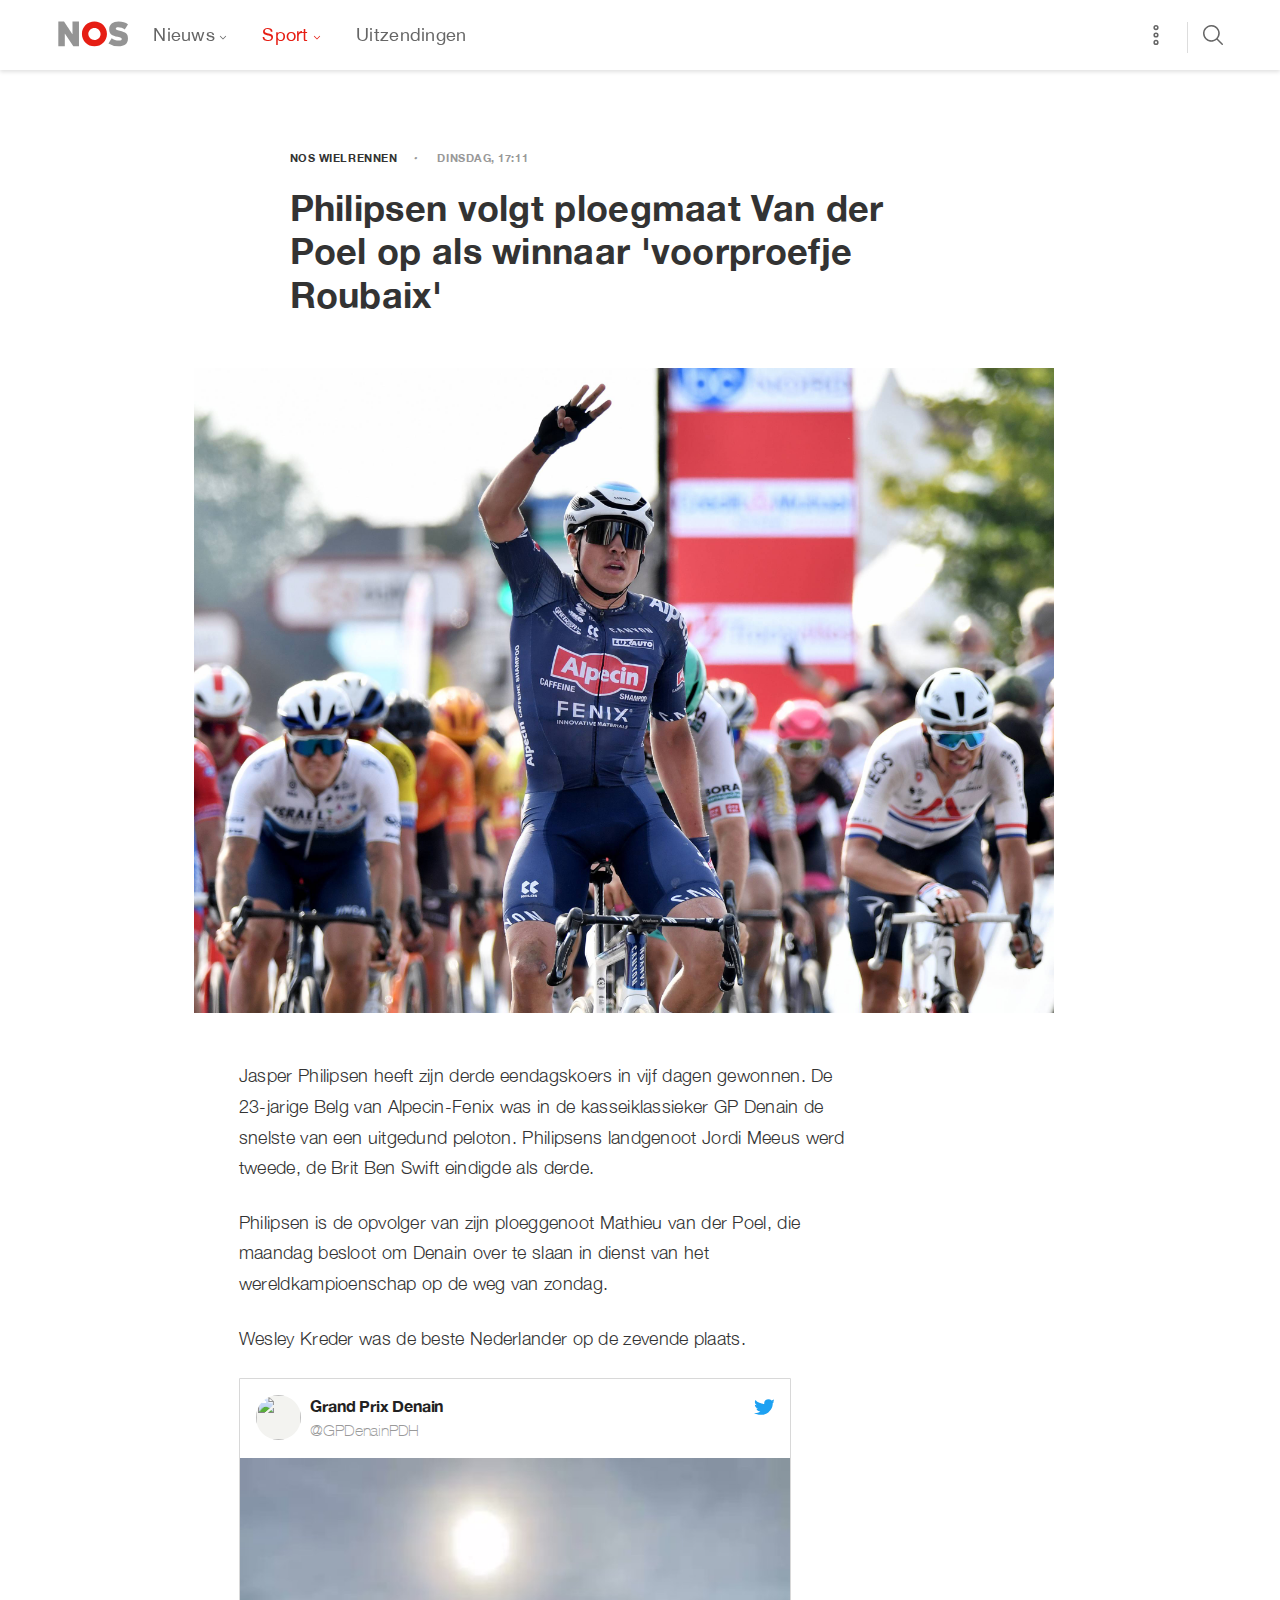
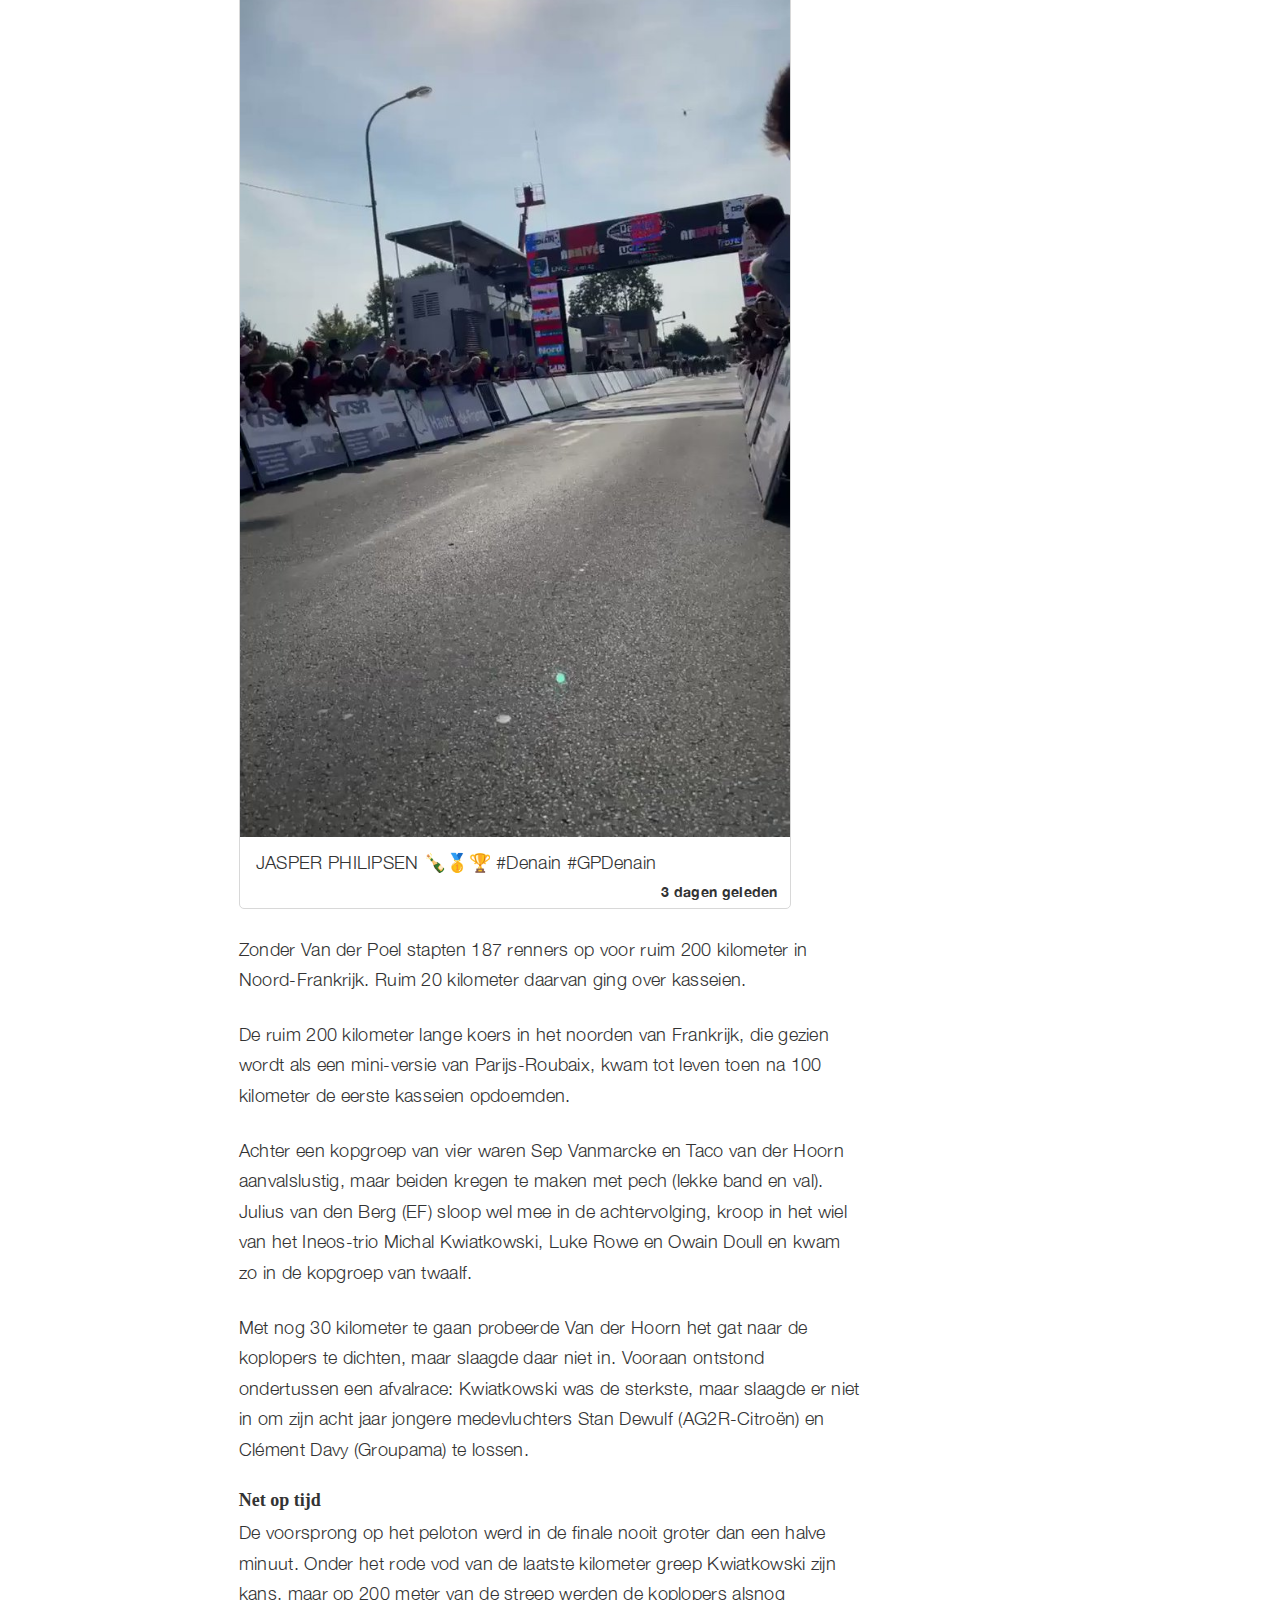
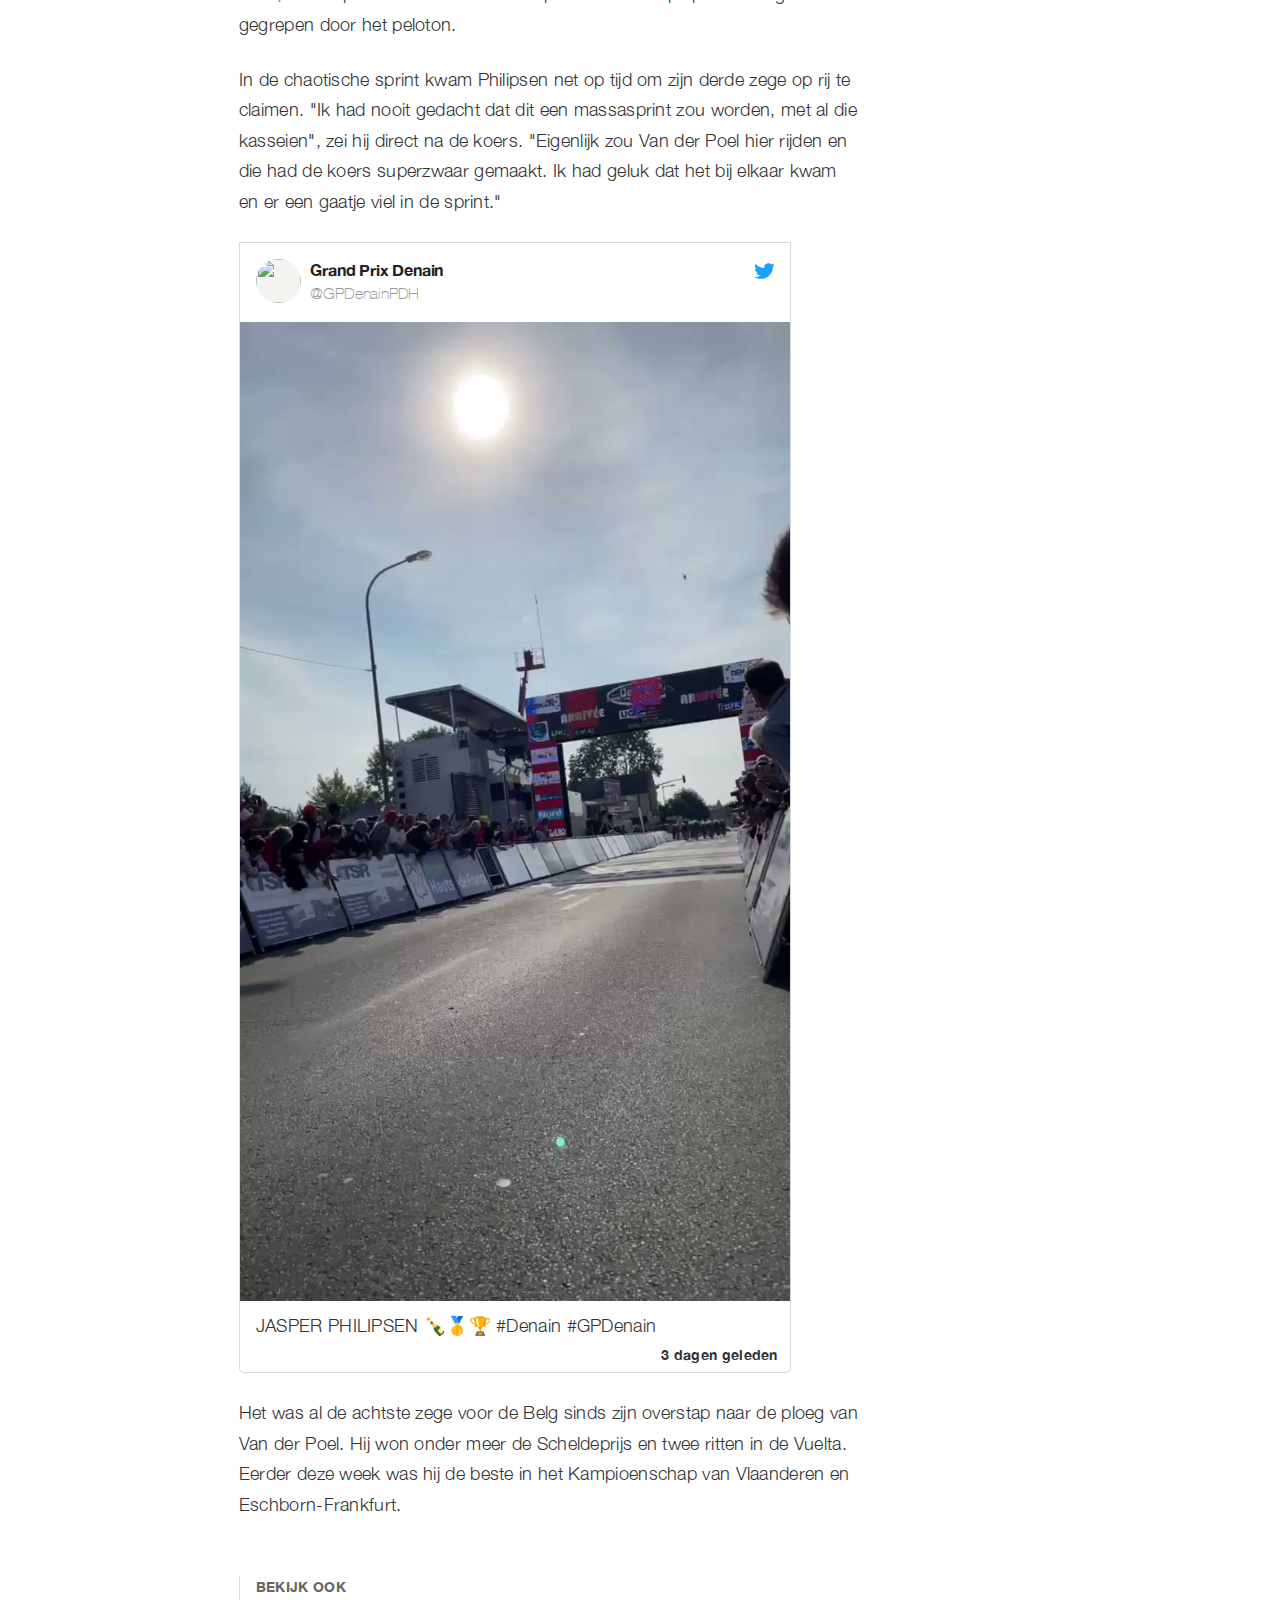
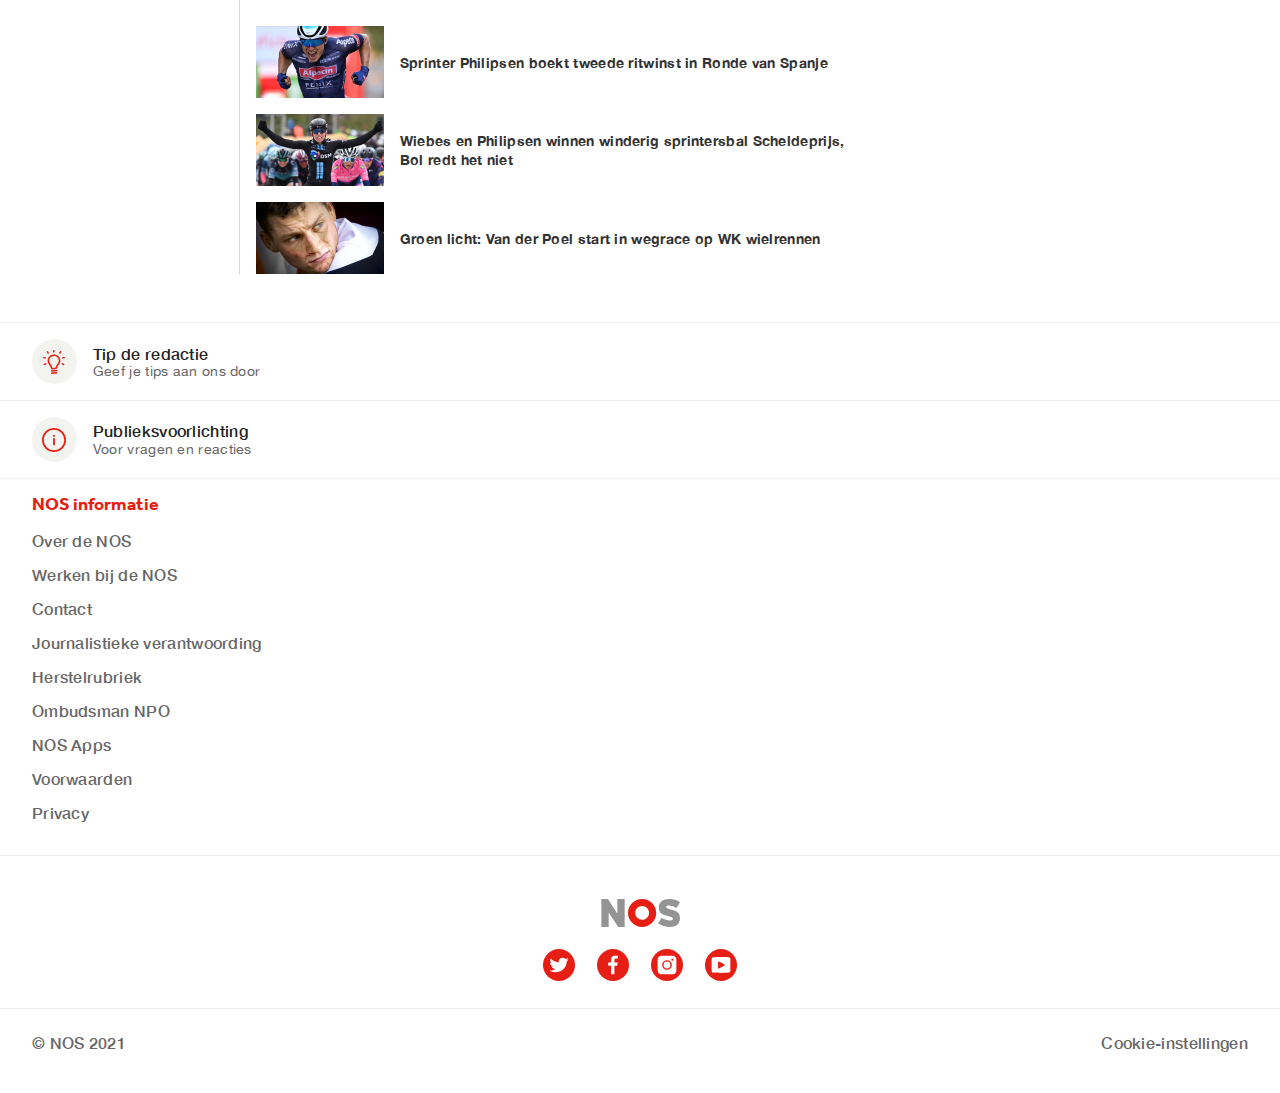
==== commit 3a8fc2c8: "Final dots" ====
--- a/article.html
+++ b/article.html
@@ -6,126 +6,141 @@
 	<meta name="author" content="Shane van Hattum, duckdev.">
 	<meta name="viewport" content="width=device-width, initial-scale=1">
 	<title>NOS.nl - Nieuws, Sport en Evenementen op Radio, TV en Internet</title>
+
+	<!-- Stylig docs -->
 	<link href="styles/style.css" rel="stylesheet">
+	<link href="styles/style-small.css" rel="stylesheet">
+	<link href="styles/style-large.css" rel="stylesheet">
+
+	<!-- Styling attributes -->
 	<link href="styles/font-style.css" rel="stylesheet">
 	<link href="styles/variables.css" rel="stylesheet">
 	<link href="styles/elements.css" rel="stylesheet">
+
+	<!-- Rest linking -->
 	<link rel="icon" type="image/svg+xml" href="images/favicon.png">
 </head>
 
-<body>
+<body class="article-p">
 	<nav>
-		<ol>
-			<li>
-				<a href="index.html">
-					<svg alt="test" xmlns="http://www.w3.org/2000/svg" width="79" height="28" viewBox="0 0 79 28"><g fill="none" fill-rule="evenodd"><path fill="#949494" d="M78.94 18.93c0-5.31-2.57-6.91-9.32-8.54-3.46-.8-4.41-1.27-4.41-2.28 0-.96.53-1.66 2.76-1.66 2.72 0 5.1.93 7.48 2.55 0 0 3.15-5.01 3.49-5.87C76.2 1.12 72.92 0 68.35 0c-6.48 0-10.58 3.44-10.58 8.54 0 5.4 3.1 7.19 9.58 8.7 3.6.84 4.57 1.46 4.57 2.47 0 1.27-.85 1.74-3.5 1.74-2.49 0-5.9-1.36-7.85-2.71l-3.6 5.87a21.29 21.29 0 0011.3 3.29c6.45 0 10.67-2.33 10.67-8.73"></path><path fill="#E61E14" d="M27 13.95C27 6.25 33.32 0 41.12 0c7.8 0 14.13 6.25 14.13 13.95S48.92 27.9 41.12 27.9C33.32 27.9 27 21.65 27 13.95m7.2 0c0-3.78 3.1-6.84 6.92-6.84 3.83 0 6.93 3.06 6.93 6.84s-3.1 6.84-6.93 6.84a6.89 6.89 0 01-6.93-6.84"></path><path fill="#949494" d="M23.67 27.9V0h-7.33v14.35S6.88 0 6.82 0H.36v27.9h7.32V13.55l9.63 14.35h6.36z"></path></g></svg>
-				</a>
-			</li>
-			<li>
-				<a href="#" class="button-nieuws">
-					<button class="button active" id="btn-nav-nieuws">
-						Nieuws
+		<section>
+			<ol>
+				<li>
+					<a href="index.html">
+						<svg alt="test" xmlns="http://www.w3.org/2000/svg" width="79" height="28" viewBox="0 0 79 28"><g fill="none" fill-rule="evenodd"><path fill="#949494" d="M78.94 18.93c0-5.31-2.57-6.91-9.32-8.54-3.46-.8-4.41-1.27-4.41-2.28 0-.96.53-1.66 2.76-1.66 2.72 0 5.1.93 7.48 2.55 0 0 3.15-5.01 3.49-5.87C76.2 1.12 72.92 0 68.35 0c-6.48 0-10.58 3.44-10.58 8.54 0 5.4 3.1 7.19 9.58 8.7 3.6.84 4.57 1.46 4.57 2.47 0 1.27-.85 1.74-3.5 1.74-2.49 0-5.9-1.36-7.85-2.71l-3.6 5.87a21.29 21.29 0 0011.3 3.29c6.45 0 10.67-2.33 10.67-8.73"></path><path fill="#E61E14" d="M27 13.95C27 6.25 33.32 0 41.12 0c7.8 0 14.13 6.25 14.13 13.95S48.92 27.9 41.12 27.9C33.32 27.9 27 21.65 27 13.95m7.2 0c0-3.78 3.1-6.84 6.92-6.84 3.83 0 6.93 3.06 6.93 6.84s-3.1 6.84-6.93 6.84a6.89 6.89 0 01-6.93-6.84"></path><path fill="#949494" d="M23.67 27.9V0h-7.33v14.35S6.88 0 6.82 0H.36v27.9h7.32V13.55l9.63 14.35h6.36z"></path></g></svg>
+					</a>
+				</li>
+				<li>
+					<a href="#" class="button-nieuws">
+						<button class="button" id="btn-nav-nieuws">
+							Nieuws
+							<svg viewBox="0 0 9 6" xmlns="http://www.w3.org/2000/svg" class="zxqdfp-2 gDQHvk"><path d="M4.179 4.865a.45.45 0 00.606.034l.037-.034 3.045-3.08a.464.464 0 000-.65.45.45 0 00-.606-.034l-.037.034L4.5 3.89 1.776 1.135A.45.45 0 001.17 1.1l-.037.034a.464.464 0 00-.033.613l.033.037 3.046 3.08z" fill="currentColor"></path></svg>
+						</button>
+					</a>
+					<ol class="dropdown nieuws" id="drp-nieuws">
+						<li class="dropdown__item">
+							<a href="#">Voorpagina</a>
+						</li>
+						<li class="dropdown__item">
+							<a href="#">Laatste nieuws</a>
+						</li>
+						<li class="dropdown__item">
+							<a href="#">Video's</a>
+						</li>
+						<li class="dropdown__item">
+							<a href="#">Binnenland</a>
+						</li>
+						<li class="dropdown__item">
+							<a href="#">Buitenland</a>
+						</li>
+						<li class="dropdown__item">
+							<a href="#">Regionaal Nieuws</a>
+						</li>
+						<li class="dropdown__item">
+							<a href="#">Politiek</a>
+						</li>
+						<li class="dropdown__item">
+							<a href="#">Economie</a>
+						</li>
+						<li class="dropdown__item">
+							<a href="#">Koningshuis</a>
+						</li>
+						<li class="dropdown__item">
+							<a href="#">Tech</a>
+						</li>
+						<li class="dropdown__item">
+							<a href="#">Cultuur & Media</a>
+						</li>
+						<li class="dropdown__item">
+							<a href="#">Opmerkelijk</a>
+						</li>
+						<li class="dropdown__item">
+							<a href="#">Archief</a>
+						</li>
+					</ol>
+				</li>
+				<li>
+					<button class="button active" id="btn-nav-sport">
+						<a href="article.html">Sport</a>
 						<svg viewBox="0 0 9 6" xmlns="http://www.w3.org/2000/svg" class="zxqdfp-2 gDQHvk"><path d="M4.179 4.865a.45.45 0 00.606.034l.037-.034 3.045-3.08a.464.464 0 000-.65.45.45 0 00-.606-.034l-.037.034L4.5 3.89 1.776 1.135A.45.45 0 001.17 1.1l-.037.034a.464.464 0 00-.033.613l.033.037 3.046 3.08z" fill="currentColor"></path></svg>
 					</button>
-				</a>
-				<ol class="dropdown nieuws" id="drp-nieuws">
-					<li class="dropdown__item">
-						<a href="#">Voorpagina</a>
-					</li>
-					<li class="dropdown__item">
-						<a href="#">Laatste nieuws</a>
-					</li>
-					<li class="dropdown__item">
-						<a href="#">Video's</a>
-					</li>
-					<li class="dropdown__item">
-						<a href="#">Binnenland</a>
-					</li>
-					<li class="dropdown__item">
-						<a href="#">Buitenland</a>
-					</li>
-					<li class="dropdown__item">
-						<a href="#">Regionaal Nieuws</a>
-					</li>
-					<li class="dropdown__item">
-						<a href="#">Politiek</a>
-					</li>
-					<li class="dropdown__item">
-						<a href="#">Economie</a>
-					</li>
-					<li class="dropdown__item">
-						<a href="#">Koningshuis</a>
-					</li>
-					<li class="dropdown__item">
-						<a href="#">Tech</a>
-					</li>
-					<li class="dropdown__item">
-						<a href="#">Cultuur & Media</a>
-					</li>
-					<li class="dropdown__item">
-						<a href="#">Opmerkelijk</a>
-					</li>
-					<li class="dropdown__item">
-						<a href="#">Archief</a>
-					</li>
-				</ol>
-			</li>
-			<li>
-				<button class="button" onClick="mobMenuWorker(this)" id="btn-nav-sport">
-					<a href="article.html">Sport</a>
-					<svg viewBox="0 0 9 6" xmlns="http://www.w3.org/2000/svg" class="zxqdfp-2 gDQHvk"><path d="M4.179 4.865a.45.45 0 00.606.034l.037-.034 3.045-3.08a.464.464 0 000-.65.45.45 0 00-.606-.034l-.037.034L4.5 3.89 1.776 1.135A.45.45 0 001.17 1.1l-.037.034a.464.464 0 00-.033.613l.033.037 3.046 3.08z" fill="currentColor"></path></svg>
-				</button>
-				<ol class="dropdown sport">
-					<li class="dropdown__item">
-						<a href="#">Voorpagina</a>
-					</li>
-					<li class="dropdown__item">
-						<a href="#">Video's</a>
-					</li>
-					<li class="dropdown__item">
-						<a href="#">Voetbal</a>
-					</li>
-					<li class="dropdown__item">
-						<a href="#">Formule 1</a>
-					</li>
-					<li class="dropdown__item">
-						<a href="#">Wielrennen</a>
-					</li>
-					<li class="dropdown__item">
-						<a href="#">Schaatsen</a>
-					</li>
-					<li class="dropdown__item">
-						<a href="#">Tennis</a>
-					</li>
-					<li class="dropdown__item">
-						<a href="#">Archief</a>
-					</li>
-				</ol>
-			</li>
-		</ol>
-		<ol>
-			<li>
-				<button>
-					<svg xmlns="http://www.w3.org/2000/svg" viewBox="0 0 24 24" class="zxqdfp-1 XLxAL"><path d="M3.13 8.87a3.13 3.13 0 110 6.26 3.13 3.13 0 010-6.26zm8.87 0a3.13 3.13 0 110 6.26 3.13 3.13 0 010-6.26zm8.87 0a3.13 3.13 0 110 6.26 3.13 3.13 0 010-6.26zm-17.74 1.8a1.33 1.33 0 100 2.66 1.33 1.33 0 000-2.66zm8.87 0a1.33 1.33 0 100 2.66 1.33 1.33 0 000-2.66zm8.87 0a1.33 1.33 0 100 2.66 1.33 1.33 0 000-2.66z" fill="currentColor"></path></svg>
-				</button>
-			</li>
-			<li>
-				<a href="#">
-					<svg xmlns="http://www.w3.org/2000/svg" viewBox="0 0 24 24" class="zxqdfp-0 eNKnUu"><path d="M10.04 0a10.04 10.04 0 017.7 16.47l6 6a.9.9 0 01-1.2 1.33l-.08-.06-5.99-5.99A10.04 10.04 0 1110.04 0zm0 1.8a8.24 8.24 0 100 16.48 8.24 8.24 0 000-16.48z" fill="currentColor"></path></svg>
-				</a>
-			</li>
-		</ol>
+					<ol class="dropdown sport">
+						<li class="dropdown__item">
+							<a href="#">Voorpagina</a>
+						</li>
+						<li class="dropdown__item">
+							<a href="#">Video's</a>
+						</li>
+						<li class="dropdown__item">
+							<a href="#">Voetbal</a>
+						</li>
+						<li class="dropdown__item">
+							<a href="#">Formule 1</a>
+						</li>
+						<li class="dropdown__item">
+							<a href="#">Wielrennen</a>
+						</li>
+						<li class="dropdown__item">
+							<a href="#">Schaatsen</a>
+						</li>
+						<li class="dropdown__item">
+							<a href="#">Tennis</a>
+						</li>
+						<li class="dropdown__item">
+							<a href="#">Archief</a>
+						</li>
+					</ol>
+				</li>
+				<li>
+					<button class="button mob-on">
+						<a href="article.html">Uitzendingen</a>
+					</button>
+				</li>
+			</ol>
+			<ol>
+				<li>
+					<button>
+						<svg xmlns="http://www.w3.org/2000/svg" viewBox="0 0 24 24" class="zxqdfp-1 XLxAL"><path d="M3.13 8.87a3.13 3.13 0 110 6.26 3.13 3.13 0 010-6.26zm8.87 0a3.13 3.13 0 110 6.26 3.13 3.13 0 010-6.26zm8.87 0a3.13 3.13 0 110 6.26 3.13 3.13 0 010-6.26zm-17.74 1.8a1.33 1.33 0 100 2.66 1.33 1.33 0 000-2.66zm8.87 0a1.33 1.33 0 100 2.66 1.33 1.33 0 000-2.66zm8.87 0a1.33 1.33 0 100 2.66 1.33 1.33 0 000-2.66z" fill="currentColor"></path></svg>
+					</button>
+				</li>
+				<li>
+					<a href="#">
+						<svg xmlns="http://www.w3.org/2000/svg" viewBox="0 0 24 24" class="zxqdfp-0 eNKnUu"><path d="M10.04 0a10.04 10.04 0 017.7 16.47l6 6a.9.9 0 01-1.2 1.33l-.08-.06-5.99-5.99A10.04 10.04 0 1110.04 0zm0 1.8a8.24 8.24 0 100 16.48 8.24 8.24 0 000-16.48z" fill="currentColor"></path></svg>
+					</a>
+				</li>
+			</ol>
+		</section>
 	</nav>
-	<header>
+	<header class="article-header">
 		<img src="assets/images/2880x2160a.jpeg" alt="IJzersterke Van Dijk" width="100%">
-	</header>
-	<main class="article">
-		<section class="article__titel">
+		<section class="article-headliner">
 			<div>
 				<span>NOS Wielrennen</span><em>•</em><time datetime="2021-09-21T17:11:21+0200"> dinsdag, 17:11</time>
 			</div>
 			<h1>Philipsen volgt ploegmaat Van der Poel op als winnaar 'voorproefje Roubaix'</h1>
 		</section>
+	</header>
+	<main class="article">
 		<section class="article__story">
 			<p>Jasper Philipsen heeft zijn derde eendagskoers in vijf dagen gewonnen. De 23-jarige Belg van Alpecin-Fenix was in de kasseiklassieker GP Denain de snelste van een uitgedund peloton. Philipsens landgenoot Jordi Meeus werd tweede, de Brit Ben Swift eindigde als derde.</p>
 			<p>Philipsen is de opvolger van zijn ploeggenoot Mathieu van der Poel, die maandag besloot om Denain over te slaan in dienst van het wereldkampioenschap op de weg van zondag.</p>
--- a/styles/style.css
+++ b/styles/style.css
@@ -11,13 +11,13 @@
 input, button, submit {
     border:none;
     background: none;
+    cursor: pointer;
 }
 
 ul, li, ol {
     margin-left: 0 ;
     padding-left: 0;
 }
-
 
 /* Hier begint het leven */
 body {
@@ -30,6 +30,11 @@
     line-height: 1.15;
 }
 
+main {
+    max-width: 1200px;
+    margin: 0 auto;
+}
+
 /* nav */
 nav {
     position: fixed;
@@ -43,6 +48,14 @@
     box-shadow: 0 .125rem .25rem 0 rgb(0 0 0 / 12%);
     background-color: var(--natural);
     z-index: 99;
+}
+
+nav section {
+    display: flex;
+    justify-content: space-between;
+    margin: 0 auto;
+    width: 100%;
+    max-width: 1165px;
 }
 
 nav ol {
@@ -153,6 +166,8 @@
 /* Header */
 header {
     margin-top:4.4em;
+    max-width: 1200px;
+    margin: 4.4em auto 0;
 }
 
 header h2 {
@@ -208,11 +223,31 @@
     font-size: 14px;
 }
 
+.header-articles figure h2 {
+    font-family: inherit;
+    font-size: 14px;
+    font-weight: 100;
+    letter-spacing: normal;
+}
+
+.header-articles:nth-child(n+3){
+    display: none;
+}
+
+.header-articles figure span {
+    display: none;
+}
+
 .article {
     padding: 1rem;
 }
 
-.article section > div {
+.article-header {
+    display: flex;
+    flex-direction: column;
+}
+
+.article-header section > div {
     margin-top: .5rem;
     margin-bottom: 1.33rem;
     font-size: 11px;
@@ -221,12 +256,23 @@
     text-transform: uppercase;
 }
 
-.article__titel {
+.article-headliner {
+    padding: 1rem;
     margin-bottom: 1.5rem;
 }
 
-.article__titel span {
+.article-headliner span {
+    margin-right: 1rem;
     color: var(--darker-color);
+}
+
+.article-headliner time {
+    margin-left: 1rem;
+    color: var(--usefull-color);
+}
+
+.article-headliner em {
+    color: var(--usefull-color);
 }
 
 .article__story article {
@@ -305,6 +351,8 @@
     flex-direction: column;
 }
 
+
+
 .discover-more h3 {
     margin-top: .17em;
     margin-bottom: 1.11em;
@@ -336,7 +384,6 @@
 
 .stories {
     display: flex;
-    align-items: center;
     padding: 1rem;
     flex-direction: column;
 }
@@ -452,6 +499,7 @@
     padding: 1rem 0;
 }
 
+
 aside section a:first-child {
     padding: 0 0 1rem 0;
 }
@@ -504,6 +552,25 @@
     width: 100%;
 }
 
+
+aside section .latest-news {
+    display: flex;
+    flex-direction: column;
+    align-items: flex-start;
+    padding: 1.5rem 0;
+}
+
+aside section .latest-news time {
+    margin-bottom: 0.42rem;
+    color: rgb(136, 136, 136);
+    text-transform: uppercase;
+    font-size: 0.75rem;
+}
+
+aside section .latest-news p {
+    font-weight: 500;
+}
+
 footer {
     display: flex;
     margin-top: 3rem;
--- a/styles/style-small.css
+++ b/styles/style-small.css
@@ -0,0 +1,102 @@
+@media only screen and (min-width: 760px) {
+    header {
+        display: flex;
+        justify-content: space-around;
+        padding: 0 .5rem;
+        margin-bottom: 1rem;
+        margin-top: 7rem;
+    }
+
+    header a {
+        width: 100%;
+        margin-left: .5rem;
+        margin-right: .5rem;
+    }
+
+    header h2 {
+        font-size: var(--f-d-large);
+    }
+
+    header a:first-child {
+        margin-right: 1rem;
+    }
+
+    header a:last-child {
+        margin-left: 1rem;
+    }
+
+    header figure:first-of-type::before {
+        content: "";
+        position: absolute;
+        top: 0;
+        left: 0;
+        width: 100%;
+        height: 100%;
+        pointer-events: none;
+        background-image: linear-gradient(rgba(0, 0, 0, 0) 25%, rgba(0, 0, 0, .7));
+        z-index: 2;
+    }
+
+    header a figure {
+        display: block;
+        border-radius: 5px;
+        width: 100%;
+        height: 100%;
+    }
+
+    header figcaption:first-of-type {
+        position: absolute;
+        line-height: 1.11;
+        padding: 1.5rem 1.5rem 1rem 1.5rem ;
+        bottom: 1em;
+        z-index: 22;
+    }
+
+    header a figure img {
+        object-fit: cover;
+        width: 100%;
+        height: 100%;
+        transition: transform .5s;
+    }
+
+    header a figure img:hover {
+        transition: .5s;
+        transform: scale(1.1);
+    }
+
+    header a:first-child {
+        margin-right: 1.5rem;
+    }
+
+    .header-articles figure {
+        margin-right: 2rem;
+    }
+
+    .header-articles:nth-child(>2){
+        display: none;
+    }
+
+    .header-articles figure:last-child {
+        margin-right: 1rem;
+    }
+
+    .header-articles figure h2 {
+        font-family: 'Effra', 'Helvetica Neue';
+        font-size: 18px !important;
+        font-weight: 500;
+        letter-spacing: normal;
+    }
+
+    .header-articles figure span {
+        display: block;
+        line-height: 1.25rem;
+        font-weight: 100;
+        margin: .5rem 0;
+        font-size: var(--f-normal);
+        color: var(--second-color);
+    }
+
+    .stories {
+        display: none;
+    }
+}
--- a/styles/style-large.css
+++ b/styles/style-large.css
@@ -0,0 +1,119 @@
+@media only screen and (min-width: 1100px) {
+
+/* Navigatie sectie - Pagina 1/2 */
+    nav svg {
+        width: 70px;
+        margin: 0 .5rem 0 0;
+    }
+
+    nav button {
+        padding: 0 1.11rem;
+        font-size: var(--f-large);
+        font-weight: 400;
+    }
+
+    /* dropdown list */
+    nav ol li ol li {
+        padding: 1rem;
+        color: rgb(102, 102, 102);
+        width: 100%;
+        font-size: 1em;
+        font-weight: 400;
+        line-height: 1.14;
+        border-bottom: 1px solid var(--light-grey);
+    }
+
+
+/* Main sectie - Pagina 1/2 */
+    main {
+        display: flex;
+    }
+    main section {
+        margin-right: 1rem;
+        width: 70%;
+    }
+
+    main aside section {
+        margin-left: .4rem;
+        margin-bottom: 2rem;
+        width: 93%;
+    }
+
+    main aside section h2 {
+        margin: .5rem 0;
+        color: var(--primary-color);
+    }
+
+/* Artikel pagina - Pagina 2 */
+    .article-p header {
+        display: flex;
+        flex-direction: column-reverse;
+        max-width: 876px;
+        margin-left: 14.5%;
+    }
+    .article-header h1 {
+        line-height: 1.22;
+        font-size: 2.22em;
+        margin: 0 0 1.78rem;
+    }
+
+    .article-headliner {
+        padding: 2rem 6rem 0;
+    }
+
+    .article {
+        display: flex;
+        flex-direction: column;
+        padding: 2rem 6rem 0;
+    }
+
+    .article__story {
+        max-width: 61.6%;
+        margin-left: 10.2%;
+        font-size: var(--f-large);
+    }
+
+    .article__story article {
+        max-width: 89%;
+    }
+
+    .article__story article header {
+        flex-direction: inherit;
+    }
+
+    .discover-more {
+        margin-top: 2rem;
+        max-width: 61.6%;
+        margin-left: 10.2%;
+        padding-left: 1em;
+        border-left: 1px solid var(--usefull-extra-line-color);
+    }
+
+    .discover-more h3 {
+        font-size: .875em;
+        font-weight: 700;
+        color: var(--main-color);
+        text-transform: uppercase;
+    }
+
+    .discover-more figure {
+        display: flex;
+        flex-direction: row;
+        align-items: center;
+        margin-top: 1rem;
+    }
+
+    .discover-more figure figcaption {
+        font-size: .875em;
+        line-height: 1.4;
+        font-weight: 700;
+        padding: .5rem .5rem .5rem 1rem;
+        color: var(--darker-color);
+    }
+
+    .discover-more figure img {
+        min-width: 128px;
+        height: auto;
+        width: 80px;
+    }
+}
--- a/styles/font-style.css
+++ b/styles/font-style.css
@@ -140,3 +140,10 @@
     font-weight: 500;
     letter-spacing: normal;
 }
+
+.header-articles figure h2 {
+    font-family: inherit;
+    font-size: 14px;
+    font-weight: 100;
+    letter-spacing: normal;
+}
--- a/styles/variables.css
+++ b/styles/variables.css
@@ -21,6 +21,7 @@
     --margin-s: .67em;
 
 /* Letterkast formaat */
+    --f-d-large: 28px;
     --f-large: 18px;
     --f-normal: 16px;
     --f-small: 14px;
--- a/styles/elements.css
+++ b/styles/elements.css
@@ -17,6 +17,15 @@
     font-size: 12px;
     width: auto;
     background: var(--primary-color);
+}
+
+a:hover {
+    transition: .1s;
+    color: var(--primary-color);
+}
+
+a {
+    transition: .1s;
 }
 
 .circle {
@@ -105,3 +114,13 @@
 .large-image figure figcaption h2 {
     font-size: 22px;
 }
+
+@media only screen and (max-width: 759px) {
+    .mob-on {
+        display: none;
+    }
+
+    .mob-off {
+        display: block;
+    }
+}
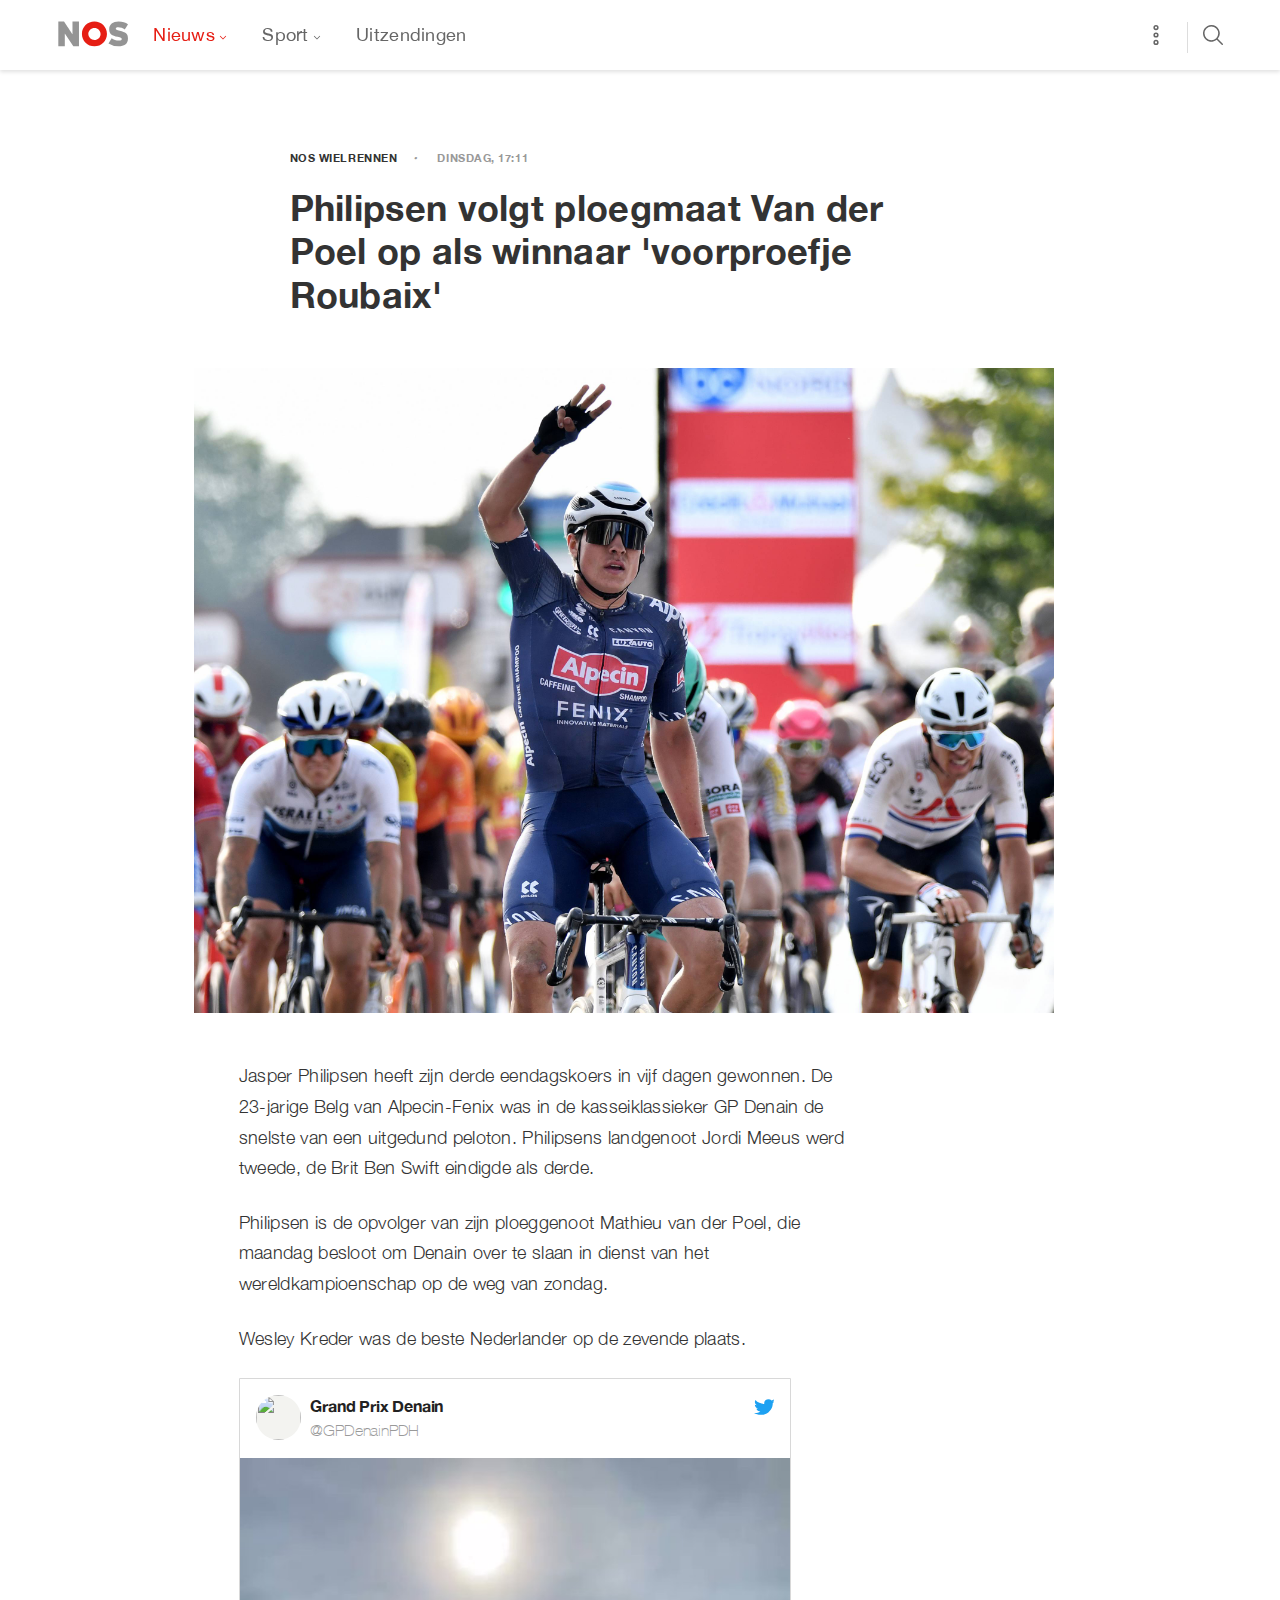
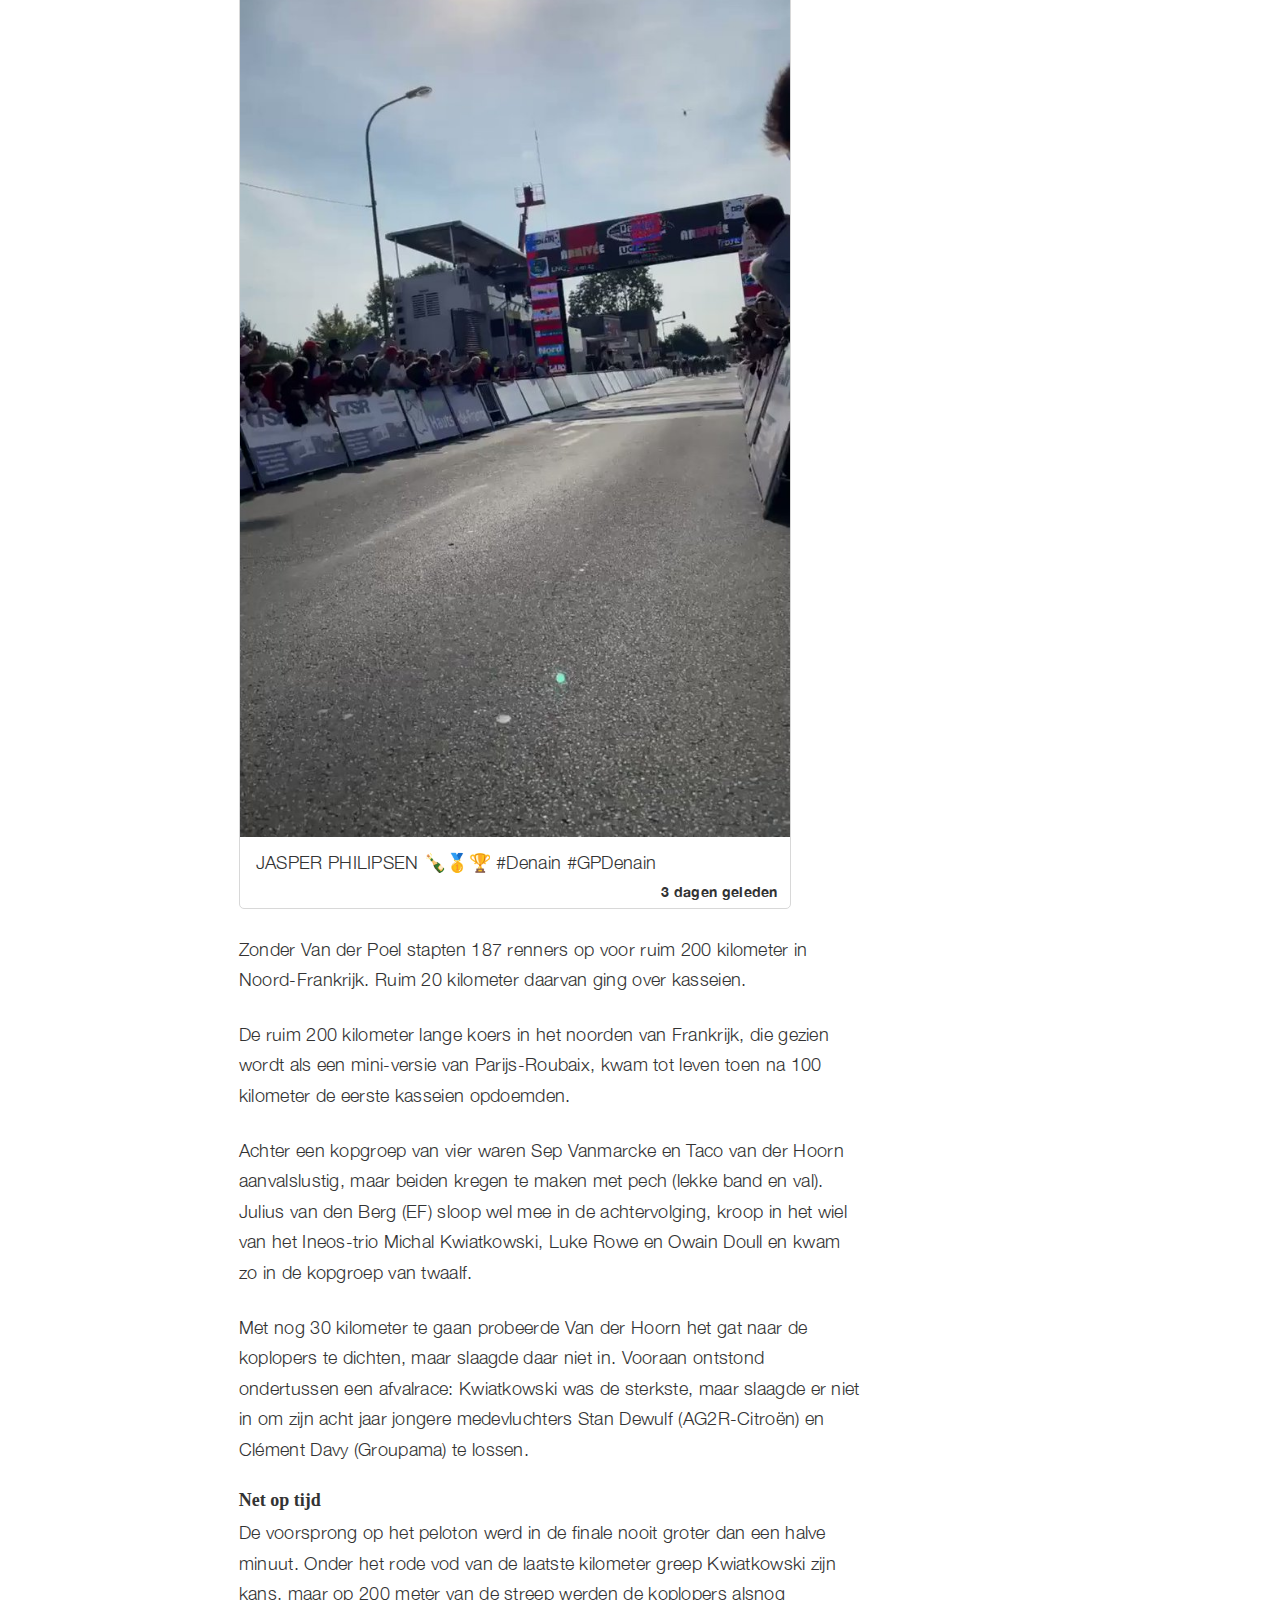
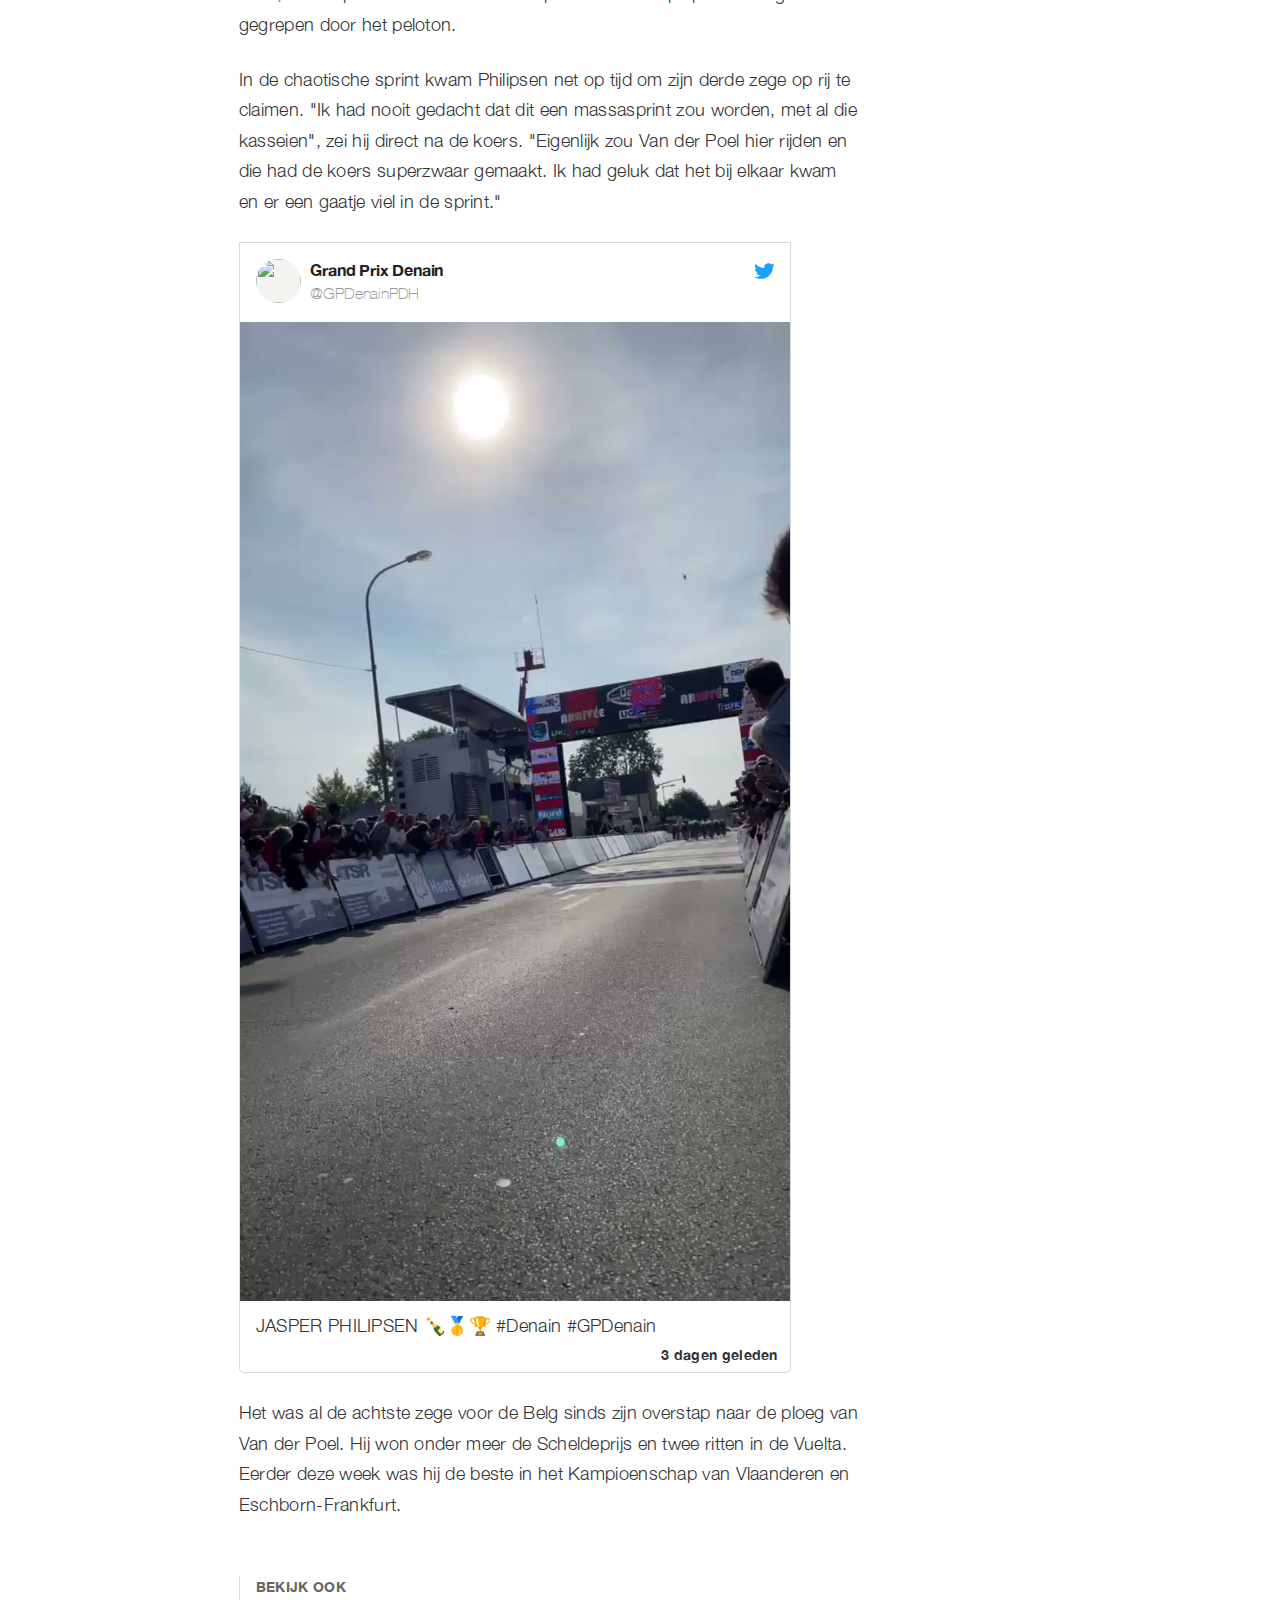
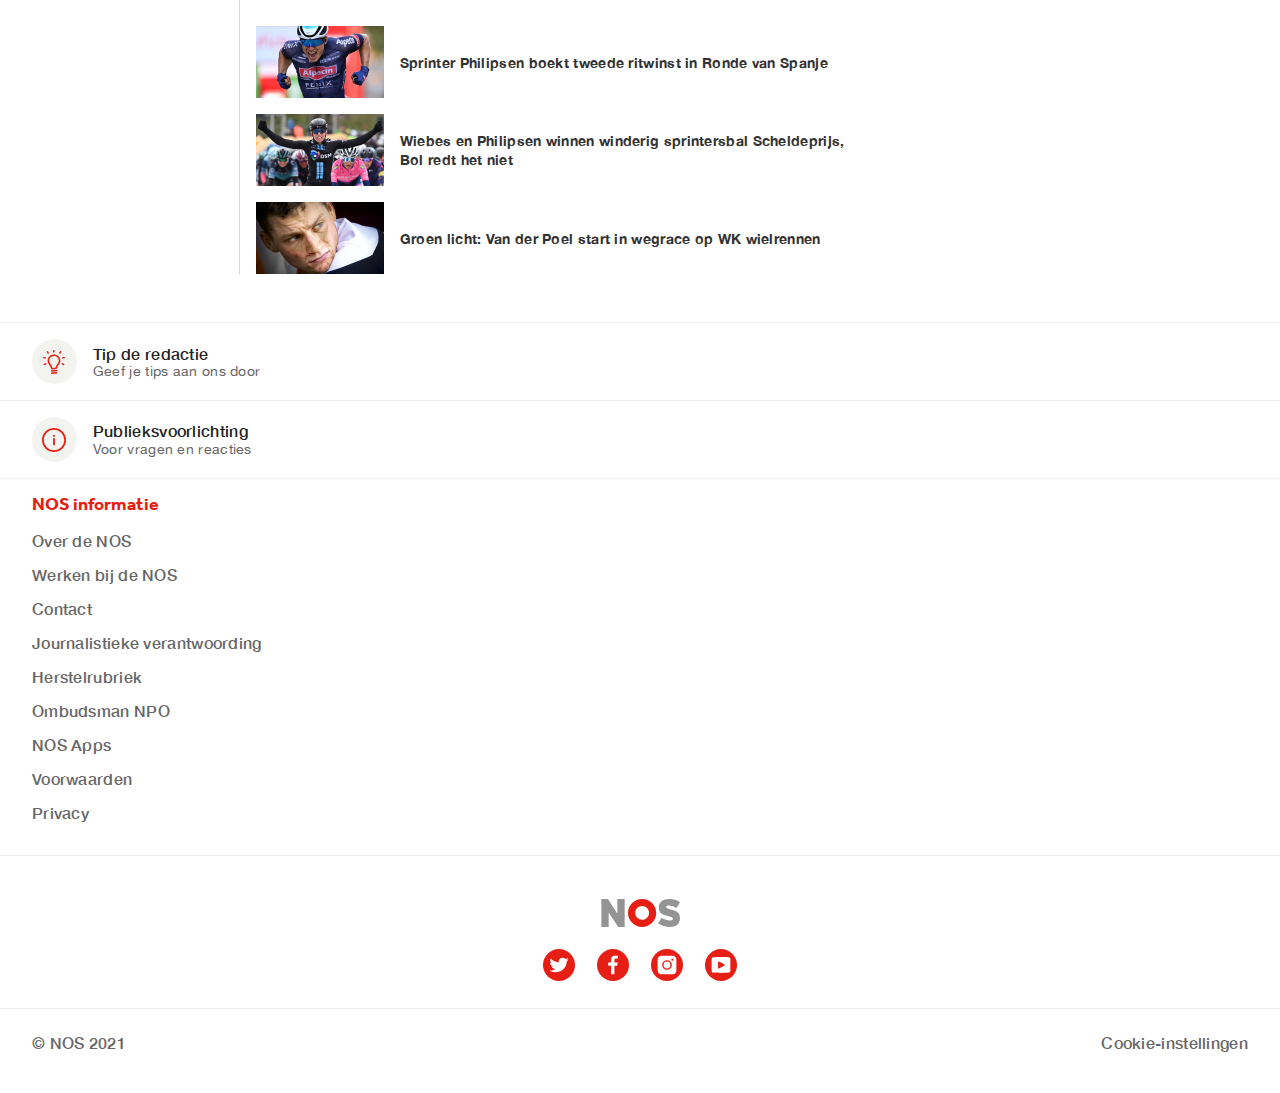
==== commit 2825ae74: "Update nav" ====
--- a/article.html
+++ b/article.html
@@ -32,7 +32,7 @@
 				</li>
 				<li>
 					<a href="#" class="button-nieuws">
-						<button class="button" id="btn-nav-nieuws">
+						<button class="button active" id="btn-nav-nieuws">
 							Nieuws
 							<svg viewBox="0 0 9 6" xmlns="http://www.w3.org/2000/svg" class="zxqdfp-2 gDQHvk"><path d="M4.179 4.865a.45.45 0 00.606.034l.037-.034 3.045-3.08a.464.464 0 000-.65.45.45 0 00-.606-.034l-.037.034L4.5 3.89 1.776 1.135A.45.45 0 001.17 1.1l-.037.034a.464.464 0 00-.033.613l.033.037 3.046 3.08z" fill="currentColor"></path></svg>
 						</button>
@@ -80,13 +80,15 @@
 					</ol>
 				</li>
 				<li>
-					<button class="button active" id="btn-nav-sport">
-						<a href="article.html">Sport</a>
-						<svg viewBox="0 0 9 6" xmlns="http://www.w3.org/2000/svg" class="zxqdfp-2 gDQHvk"><path d="M4.179 4.865a.45.45 0 00.606.034l.037-.034 3.045-3.08a.464.464 0 000-.65.45.45 0 00-.606-.034l-.037.034L4.5 3.89 1.776 1.135A.45.45 0 001.17 1.1l-.037.034a.464.464 0 00-.033.613l.033.037 3.046 3.08z" fill="currentColor"></path></svg>
-					</button>
+					<a href="#" class="button-sport">
+						<button class="button" id="btn-nav-sport">
+							Sport
+							<svg viewBox="0 0 9 6" xmlns="http://www.w3.org/2000/svg" class="zxqdfp-2 gDQHvk"><path d="M4.179 4.865a.45.45 0 00.606.034l.037-.034 3.045-3.08a.464.464 0 000-.65.45.45 0 00-.606-.034l-.037.034L4.5 3.89 1.776 1.135A.45.45 0 001.17 1.1l-.037.034a.464.464 0 00-.033.613l.033.037 3.046 3.08z" fill="currentColor"></path></svg>
+						</button>
+					</a>
 					<ol class="dropdown sport">
 						<li class="dropdown__item">
-							<a href="#">Voorpagina</a>
+							<a href="article.html">Voorpagina</a>
 						</li>
 						<li class="dropdown__item">
 							<a href="#">Video's</a>
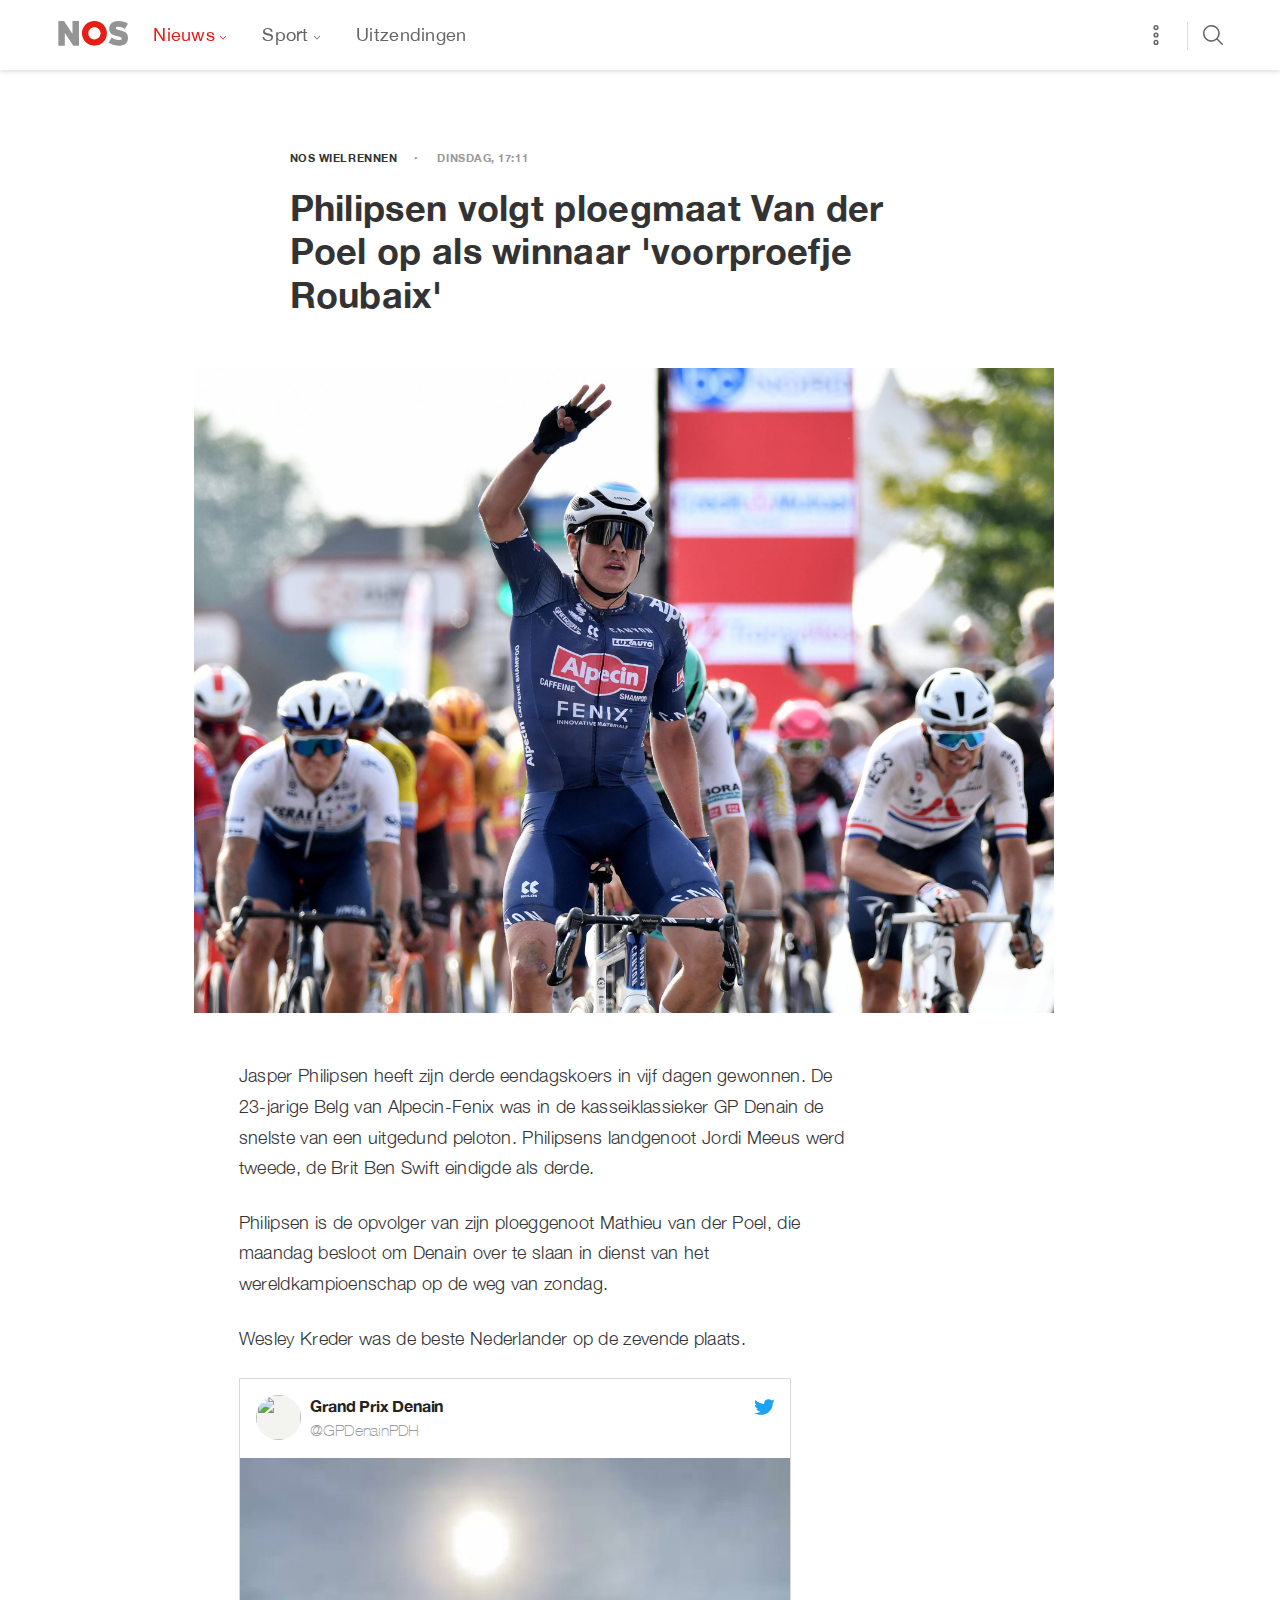
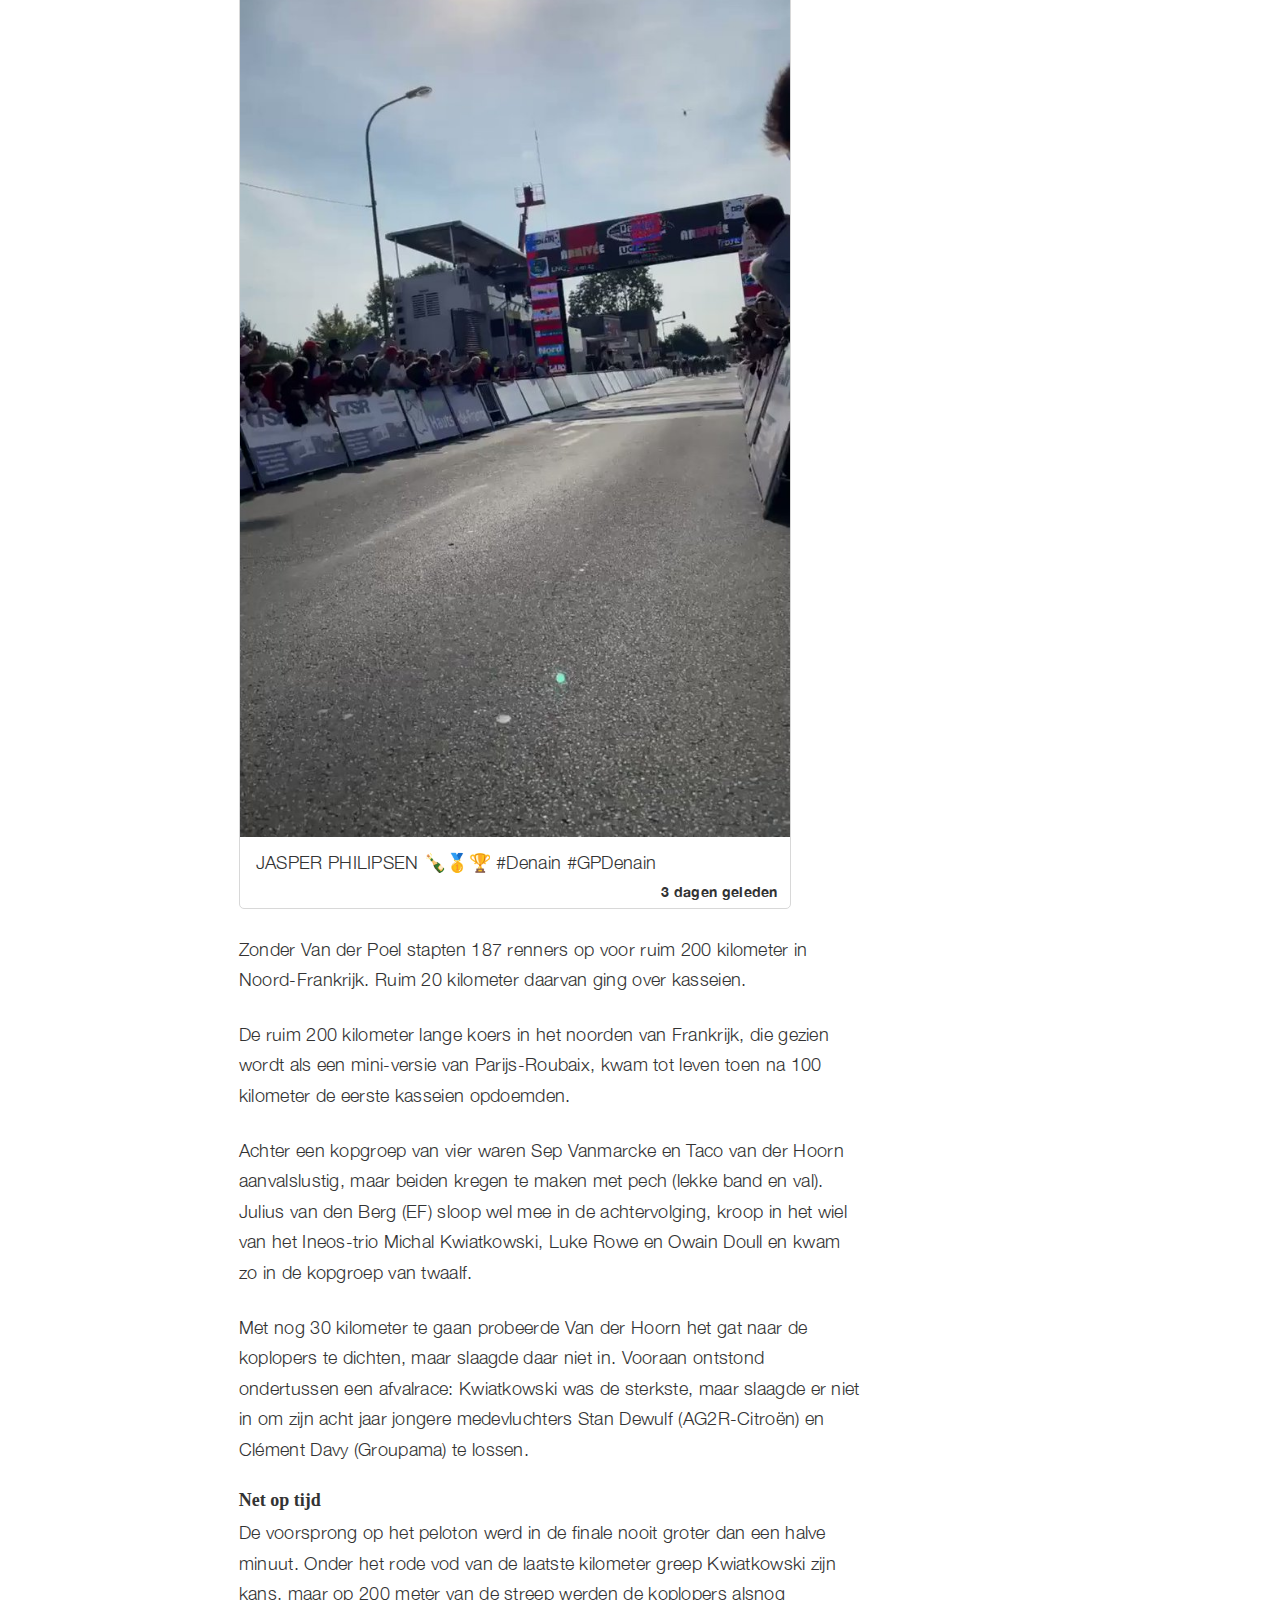
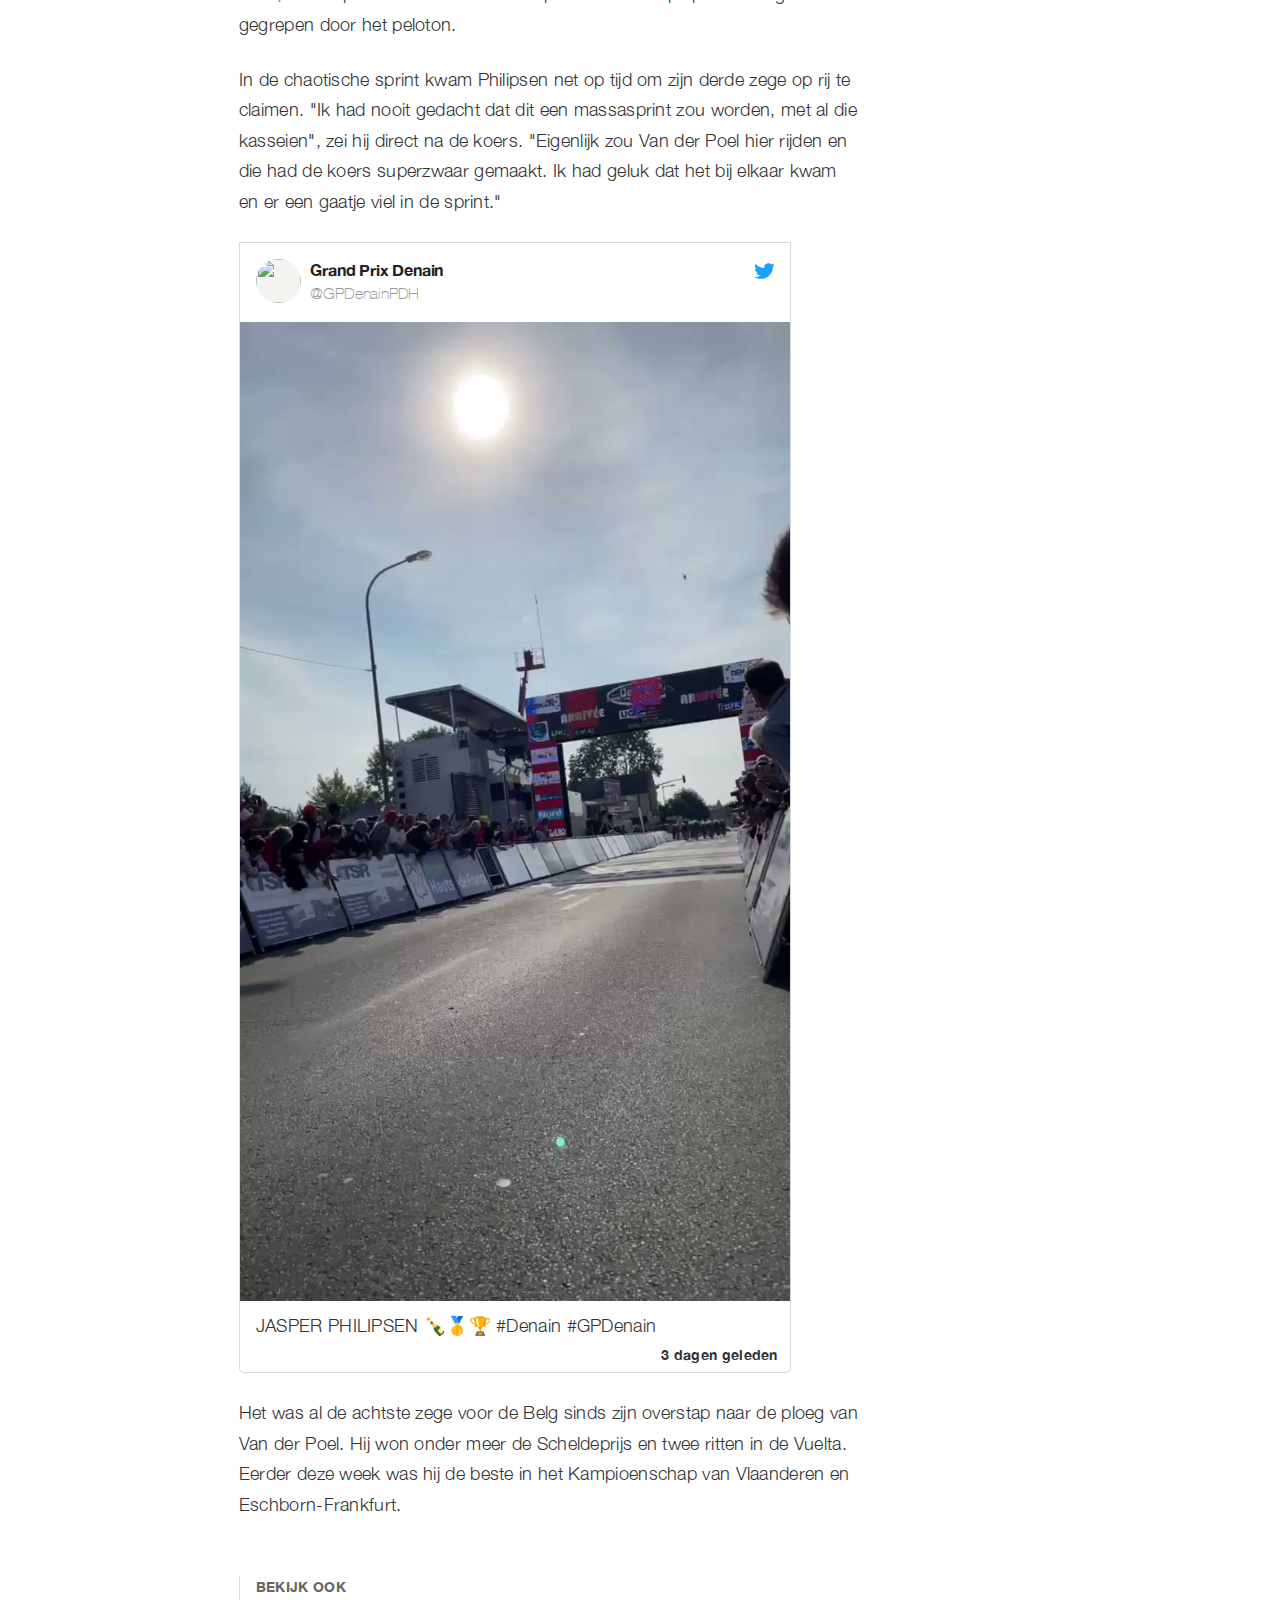
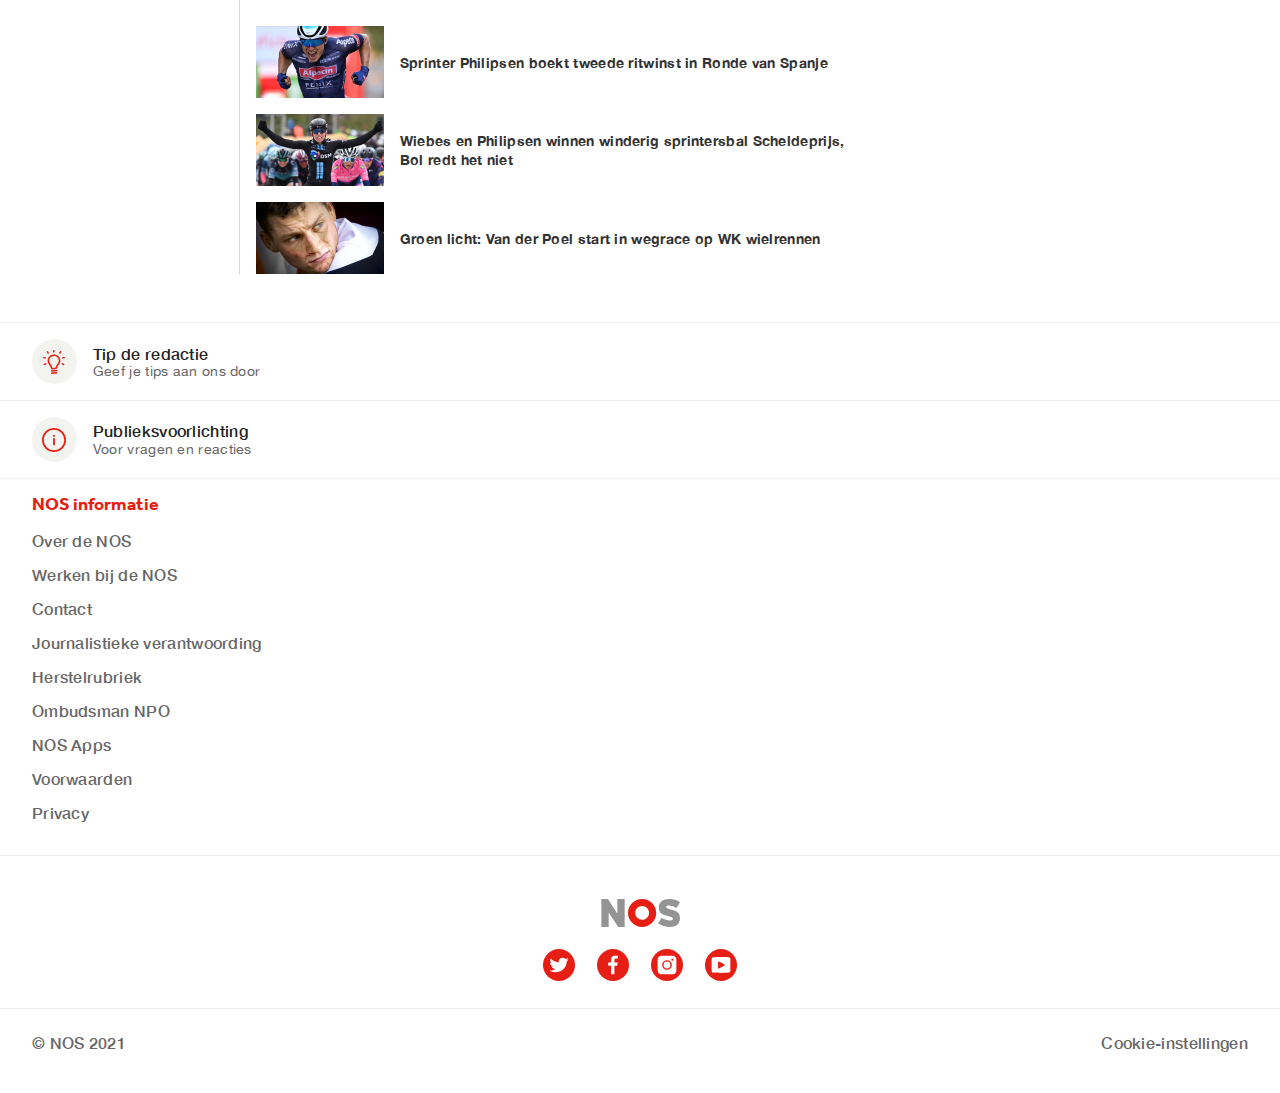
==== commit 1cbed546: "Oke last one" ====
--- a/article.html
+++ b/article.html
@@ -5,7 +5,7 @@
 	<meta charset="UTF-8">
 	<meta name="author" content="Shane van Hattum, duckdev.">
 	<meta name="viewport" content="width=device-width, initial-scale=1">
-	<title>NOS.nl - Nieuws, Sport en Evenementen op Radio, TV en Internet</title>
+	<title>Philipsen volgt ploegmaat Van der Poel op als winnaar 'voorproefje Roubaix' | NOS</title>
 
 	<!-- Stylig docs -->
 	<link href="styles/style.css" rel="stylesheet">
@@ -27,7 +27,7 @@
 			<ol>
 				<li>
 					<a href="index.html">
-						<svg alt="test" xmlns="http://www.w3.org/2000/svg" width="79" height="28" viewBox="0 0 79 28"><g fill="none" fill-rule="evenodd"><path fill="#949494" d="M78.94 18.93c0-5.31-2.57-6.91-9.32-8.54-3.46-.8-4.41-1.27-4.41-2.28 0-.96.53-1.66 2.76-1.66 2.72 0 5.1.93 7.48 2.55 0 0 3.15-5.01 3.49-5.87C76.2 1.12 72.92 0 68.35 0c-6.48 0-10.58 3.44-10.58 8.54 0 5.4 3.1 7.19 9.58 8.7 3.6.84 4.57 1.46 4.57 2.47 0 1.27-.85 1.74-3.5 1.74-2.49 0-5.9-1.36-7.85-2.71l-3.6 5.87a21.29 21.29 0 0011.3 3.29c6.45 0 10.67-2.33 10.67-8.73"></path><path fill="#E61E14" d="M27 13.95C27 6.25 33.32 0 41.12 0c7.8 0 14.13 6.25 14.13 13.95S48.92 27.9 41.12 27.9C33.32 27.9 27 21.65 27 13.95m7.2 0c0-3.78 3.1-6.84 6.92-6.84 3.83 0 6.93 3.06 6.93 6.84s-3.1 6.84-6.93 6.84a6.89 6.89 0 01-6.93-6.84"></path><path fill="#949494" d="M23.67 27.9V0h-7.33v14.35S6.88 0 6.82 0H.36v27.9h7.32V13.55l9.63 14.35h6.36z"></path></g></svg>
+						<svg alt="test" xmlns="http://www.w3.org/2000/svg" viewBox="0 0 79 28"><g fill="none" fill-rule="evenodd"><path fill="#949494" d="M78.94 18.93c0-5.31-2.57-6.91-9.32-8.54-3.46-.8-4.41-1.27-4.41-2.28 0-.96.53-1.66 2.76-1.66 2.72 0 5.1.93 7.48 2.55 0 0 3.15-5.01 3.49-5.87C76.2 1.12 72.92 0 68.35 0c-6.48 0-10.58 3.44-10.58 8.54 0 5.4 3.1 7.19 9.58 8.7 3.6.84 4.57 1.46 4.57 2.47 0 1.27-.85 1.74-3.5 1.74-2.49 0-5.9-1.36-7.85-2.71l-3.6 5.87a21.29 21.29 0 0011.3 3.29c6.45 0 10.67-2.33 10.67-8.73"></path><path fill="#E61E14" d="M27 13.95C27 6.25 33.32 0 41.12 0c7.8 0 14.13 6.25 14.13 13.95S48.92 27.9 41.12 27.9C33.32 27.9 27 21.65 27 13.95m7.2 0c0-3.78 3.1-6.84 6.92-6.84 3.83 0 6.93 3.06 6.93 6.84s-3.1 6.84-6.93 6.84a6.89 6.89 0 01-6.93-6.84"></path><path fill="#949494" d="M23.67 27.9V0h-7.33v14.35S6.88 0 6.82 0H.36v27.9h7.32V13.55l9.63 14.35h6.36z"></path></g></svg>
 					</a>
 				</li>
 				<li>
@@ -303,20 +303,20 @@
 		</div>
 		<div>
 			<a href="#">
-				<svg xmlns="http://www.w3.org/2000/svg" width="79" height="28" viewBox="0 0 79 28" aria-label="Link naar de homepage"><g fill="none" fill-rule="evenodd"><path fill="#949494" d="M78.94 18.93c0-5.31-2.57-6.91-9.32-8.54-3.46-.8-4.41-1.27-4.41-2.28 0-.96.53-1.66 2.76-1.66 2.72 0 5.1.93 7.48 2.55 0 0 3.15-5.01 3.49-5.87C76.2 1.12 72.92 0 68.35 0c-6.48 0-10.58 3.44-10.58 8.54 0 5.4 3.1 7.19 9.58 8.7 3.6.84 4.57 1.46 4.57 2.47 0 1.27-.85 1.74-3.5 1.74-2.49 0-5.9-1.36-7.85-2.71l-3.6 5.87a21.29 21.29 0 0011.3 3.29c6.45 0 10.67-2.33 10.67-8.73"></path><path fill="#E61E14" d="M27 13.95C27 6.25 33.32 0 41.12 0c7.8 0 14.13 6.25 14.13 13.95S48.92 27.9 41.12 27.9C33.32 27.9 27 21.65 27 13.95m7.2 0c0-3.78 3.1-6.84 6.92-6.84 3.83 0 6.93 3.06 6.93 6.84s-3.1 6.84-6.93 6.84a6.89 6.89 0 01-6.93-6.84"></path><path fill="#949494" d="M23.67 27.9V0h-7.33v14.35S6.88 0 6.82 0H.36v27.9h7.32V13.55l9.63 14.35h6.36z"></path></g></svg>
+				<svg xmlns="http://www.w3.org/2000/svg" viewBox="0 0 79 28" aria-label="Link naar de homepage"><g fill="none" fill-rule="evenodd"><path fill="#949494" d="M78.94 18.93c0-5.31-2.57-6.91-9.32-8.54-3.46-.8-4.41-1.27-4.41-2.28 0-.96.53-1.66 2.76-1.66 2.72 0 5.1.93 7.48 2.55 0 0 3.15-5.01 3.49-5.87C76.2 1.12 72.92 0 68.35 0c-6.48 0-10.58 3.44-10.58 8.54 0 5.4 3.1 7.19 9.58 8.7 3.6.84 4.57 1.46 4.57 2.47 0 1.27-.85 1.74-3.5 1.74-2.49 0-5.9-1.36-7.85-2.71l-3.6 5.87a21.29 21.29 0 0011.3 3.29c6.45 0 10.67-2.33 10.67-8.73"></path><path fill="#E61E14" d="M27 13.95C27 6.25 33.32 0 41.12 0c7.8 0 14.13 6.25 14.13 13.95S48.92 27.9 41.12 27.9C33.32 27.9 27 21.65 27 13.95m7.2 0c0-3.78 3.1-6.84 6.92-6.84 3.83 0 6.93 3.06 6.93 6.84s-3.1 6.84-6.93 6.84a6.89 6.89 0 01-6.93-6.84"></path><path fill="#949494" d="M23.67 27.9V0h-7.33v14.35S6.88 0 6.82 0H.36v27.9h7.32V13.55l9.63 14.35h6.36z"></path></g></svg>
 			</a>
 			<div>
 				<a href="#" class="circle__small">
-					<svg xmlns="http://www.w3.org/2000/svg" width="24" height="24"><path d="M0 18.96c.355.038.751.057 1.188.057 2.284 0 4.32-.647 6.106-1.94-1.066-.02-2.02-.322-2.863-.907-.842-.586-1.42-1.334-1.736-2.243.335.046.645.07.93.07.436 0 .867-.052 1.294-.155-1.137-.215-2.079-.738-2.825-1.568-.746-.83-1.12-1.793-1.12-2.89v-.056a5.197 5.197 0 002.224.577 4.703 4.703 0 01-1.599-1.617 4.163 4.163 0 01-.594-2.166c0-.825.223-1.59.67-2.292C2.904 5.227 4.398 6.345 6.16 7.184a14.603 14.603 0 005.657 1.399 4.685 4.685 0 01-.122-1.04c0-1.257.48-2.328 1.44-3.214C14.094 3.443 15.254 3 16.615 3c1.42 0 2.618.478 3.593 1.434a10.133 10.133 0 003.122-1.097c-.376 1.079-1.096 1.913-2.162 2.504A10.42 10.42 0 0024 5.137a9.902 9.902 0 01-2.467 2.349 12.012 12.012 0 01-.563 4.24 12.742 12.742 0 01-1.76 3.494 14.095 14.095 0 01-2.809 2.96c-1.086.858-2.396 1.543-3.929 2.054-1.533.51-3.172.766-4.919.766-2.751 0-5.269-.68-7.553-2.04z" fill="currentColor"></path></svg>
+					<svg xmlns="http://www.w3.org/2000/svg"><path d="M0 18.96c.355.038.751.057 1.188.057 2.284 0 4.32-.647 6.106-1.94-1.066-.02-2.02-.322-2.863-.907-.842-.586-1.42-1.334-1.736-2.243.335.046.645.07.93.07.436 0 .867-.052 1.294-.155-1.137-.215-2.079-.738-2.825-1.568-.746-.83-1.12-1.793-1.12-2.89v-.056a5.197 5.197 0 002.224.577 4.703 4.703 0 01-1.599-1.617 4.163 4.163 0 01-.594-2.166c0-.825.223-1.59.67-2.292C2.904 5.227 4.398 6.345 6.16 7.184a14.603 14.603 0 005.657 1.399 4.685 4.685 0 01-.122-1.04c0-1.257.48-2.328 1.44-3.214C14.094 3.443 15.254 3 16.615 3c1.42 0 2.618.478 3.593 1.434a10.133 10.133 0 003.122-1.097c-.376 1.079-1.096 1.913-2.162 2.504A10.42 10.42 0 0024 5.137a9.902 9.902 0 01-2.467 2.349 12.012 12.012 0 01-.563 4.24 12.742 12.742 0 01-1.76 3.494 14.095 14.095 0 01-2.809 2.96c-1.086.858-2.396 1.543-3.929 2.054-1.533.51-3.172.766-4.919.766-2.751 0-5.269-.68-7.553-2.04z" fill="currentColor"></path></svg>
 				</a>
 				<a href="#" class="circle__small">
-					<svg xmlns="http://www.w3.org/2000/svg" width="24" height="24"><path d="M6 13.053v-4.27h3.542V5.64c0-1.788.481-3.175 1.444-4.16C11.95.492 13.231 0 14.833 0 16.194 0 17.25.058 18 .173v3.808h-2.18c-.797 0-1.334.173-1.612.519-.277.346-.416.865-.416 1.558v2.726h4.07l-.543 4.269h-3.527V24h-4.25V13.053H6z" fill="currentColor"></path></svg>
+					<svg xmlns="http://www.w3.org/2000/svg"><path d="M6 13.053v-4.27h3.542V5.64c0-1.788.481-3.175 1.444-4.16C11.95.492 13.231 0 14.833 0 16.194 0 17.25.058 18 .173v3.808h-2.18c-.797 0-1.334.173-1.612.519-.277.346-.416.865-.416 1.558v2.726h4.07l-.543 4.269h-3.527V24h-4.25V13.053H6z" fill="currentColor"></path></svg>
 				</a>
 				<a href="#" class="circle__small">
-					<svg xmlns="http://www.w3.org/2000/svg" width="24" height="24"><path d="M18.704 6.82a1.33 1.33 0 110-2.66 1.33 1.33 0 010 2.66M12 18.063A6.07 6.07 0 015.937 12 6.07 6.07 0 0112 5.936 6.071 6.071 0 0118.064 12 6.07 6.07 0 0112 18.063M18.3 0H5.7A5.706 5.706 0 000 5.7v12.6C0 21.443 2.557 24 5.7 24h12.6c3.143 0 5.7-2.557 5.7-5.7V5.7C24 2.557 21.443 0 18.3 0M12 7.736A4.27 4.27 0 007.737 12 4.268 4.268 0 0012 16.264 4.269 4.269 0 0016.263 12 4.268 4.268 0 0012 7.737" fill="currentColor"></path></svg>
+					<svg xmlns="http://www.w3.org/2000/svg"><path d="M18.704 6.82a1.33 1.33 0 110-2.66 1.33 1.33 0 010 2.66M12 18.063A6.07 6.07 0 015.937 12 6.07 6.07 0 0112 5.936 6.071 6.071 0 0118.064 12 6.07 6.07 0 0112 18.063M18.3 0H5.7A5.706 5.706 0 000 5.7v12.6C0 21.443 2.557 24 5.7 24h12.6c3.143 0 5.7-2.557 5.7-5.7V5.7C24 2.557 21.443 0 18.3 0M12 7.736A4.27 4.27 0 007.737 12 4.268 4.268 0 0012 16.264 4.269 4.269 0 0016.263 12 4.268 4.268 0 0012 7.737" fill="currentColor"></path></svg>
 				</a>
 				<a href="#" class="circle__small">
-					<svg xmlns="http://www.w3.org/2000/svg" width="24" height="24"><path d="M16.249 12.484l-6.855 3.787c-.485.269-1.07-.097-1.07-.67V8.399c0-.558.56-.926 1.043-.685l6.854 3.416c.54.268.556 1.062.028 1.354M22.08 2.478s-2.152-.513-10.093-.476c-8.779.04-10.067.476-10.067.476C.86 2.478 0 3.331 0 4.382V19.62c0 1.05.86 1.904 1.92 1.904 0 0 2.565.481 10.067.476 7.862-.005 10.093-.476 10.093-.476 1.06 0 1.92-.853 1.92-1.904V4.382c0-1.051-.86-1.904-1.92-1.904" fill="currentColor"></path></svg>
+					<svg xmlns="http://www.w3.org/2000/svg"><path d="M16.249 12.484l-6.855 3.787c-.485.269-1.07-.097-1.07-.67V8.399c0-.558.56-.926 1.043-.685l6.854 3.416c.54.268.556 1.062.028 1.354M22.08 2.478s-2.152-.513-10.093-.476c-8.779.04-10.067.476-10.067.476C.86 2.478 0 3.331 0 4.382V19.62c0 1.05.86 1.904 1.92 1.904 0 0 2.565.481 10.067.476 7.862-.005 10.093-.476 10.093-.476 1.06 0 1.92-.853 1.92-1.904V4.382c0-1.051-.86-1.904-1.92-1.904" fill="currentColor"></path></svg>
 				</a>
 			</div>
 			<ol>
--- a/styles/style.css
+++ b/styles/style.css
@@ -174,6 +174,10 @@
     font-size: 22px;
 }
 
+header figure img {
+    width: 100%;
+}
+
 header figure:first-of-type {
     position: relative;
     overflow: hidden;
@@ -230,7 +234,7 @@
     letter-spacing: normal;
 }
 
-.header-articles:nth-child(n+3){
+.header-articles:nth-child(n+4){
     display: none;
 }
 
@@ -577,6 +581,21 @@
     flex-direction: column;
 }
 
+footer .circle svg {
+    width: 24px;
+    height: 24px;
+}
+
+footer a svg {
+    width: 79px;
+    height: 28px;
+}
+
+footer .circle__small svg {
+    width: 24px;
+    height: 24px;
+}
+
 footer h2 {
     margin: 1rem 0;
     color: var(--primary-color);
--- a/styles/style-large.css
+++ b/styles/style-large.css
@@ -116,4 +116,75 @@
         height: auto;
         width: 80px;
     }
+
+/* STORY SLIDER */
+    .story-slider {
+        position: relative;
+        overflow: hidden;
+    }
+
+    .story-slider__wrapper::before {
+        content: '';
+        position: absolute;
+        left: 0;
+        top: 0;
+        width: 2rem;
+        height: 100%;
+        background: rgb(255,255,255);
+        z-index: 3;
+        background: linear-gradient(90deg, rgba(255,255,255,1) 0%, rgba(0,0,0,0) 100%);
+    }
+
+    .story-slider__wrapper::after {
+        content: '';
+        position: absolute;
+        right: 0;
+        top: 0;
+        width: 2rem;
+        height: 100%;
+        background: rgb(255,255,255);
+        z-index: 3;
+        background: linear-gradient(-90deg, rgba(255,255,255,1) 0%, rgba(0,0,0,0) 100%);
+    }
+
+    .story-slider h2 {
+        font-family: "Effra";
+        font-size: 28px;
+        color: var(--primary-color);
+        padding-left: 1rem;
+        padding-bottom: 1rem;
+    }
+
+    .story-slider figure {
+        position: relative;
+        min-width: 10.25rem;
+        min-height: 13.688rem;
+        border-radius: 5px;
+        margin-left: 1rem;
+        background: red;
+        overflow: hidden;
+    }
+
+    .story-slider__wrapper {
+        display: flex;
+        flex-direction: row;
+        scroll-snap-type: x mandatory;
+        overflow-x: scroll;
+        -webkit-overflow-scrolling: touch;
+        padding-right: 2rem;
+        padding-bottom: 1rem;
+        clip-path: inset(0 0 10px 0);
+    }
+
+    .story-slider__wrapper figure figcaption {
+        font-size: 18px;
+    }
+
+    .large-image {
+        display: none;
+    }
+
+    .show {
+        display: flex !important;
+    }
 }
